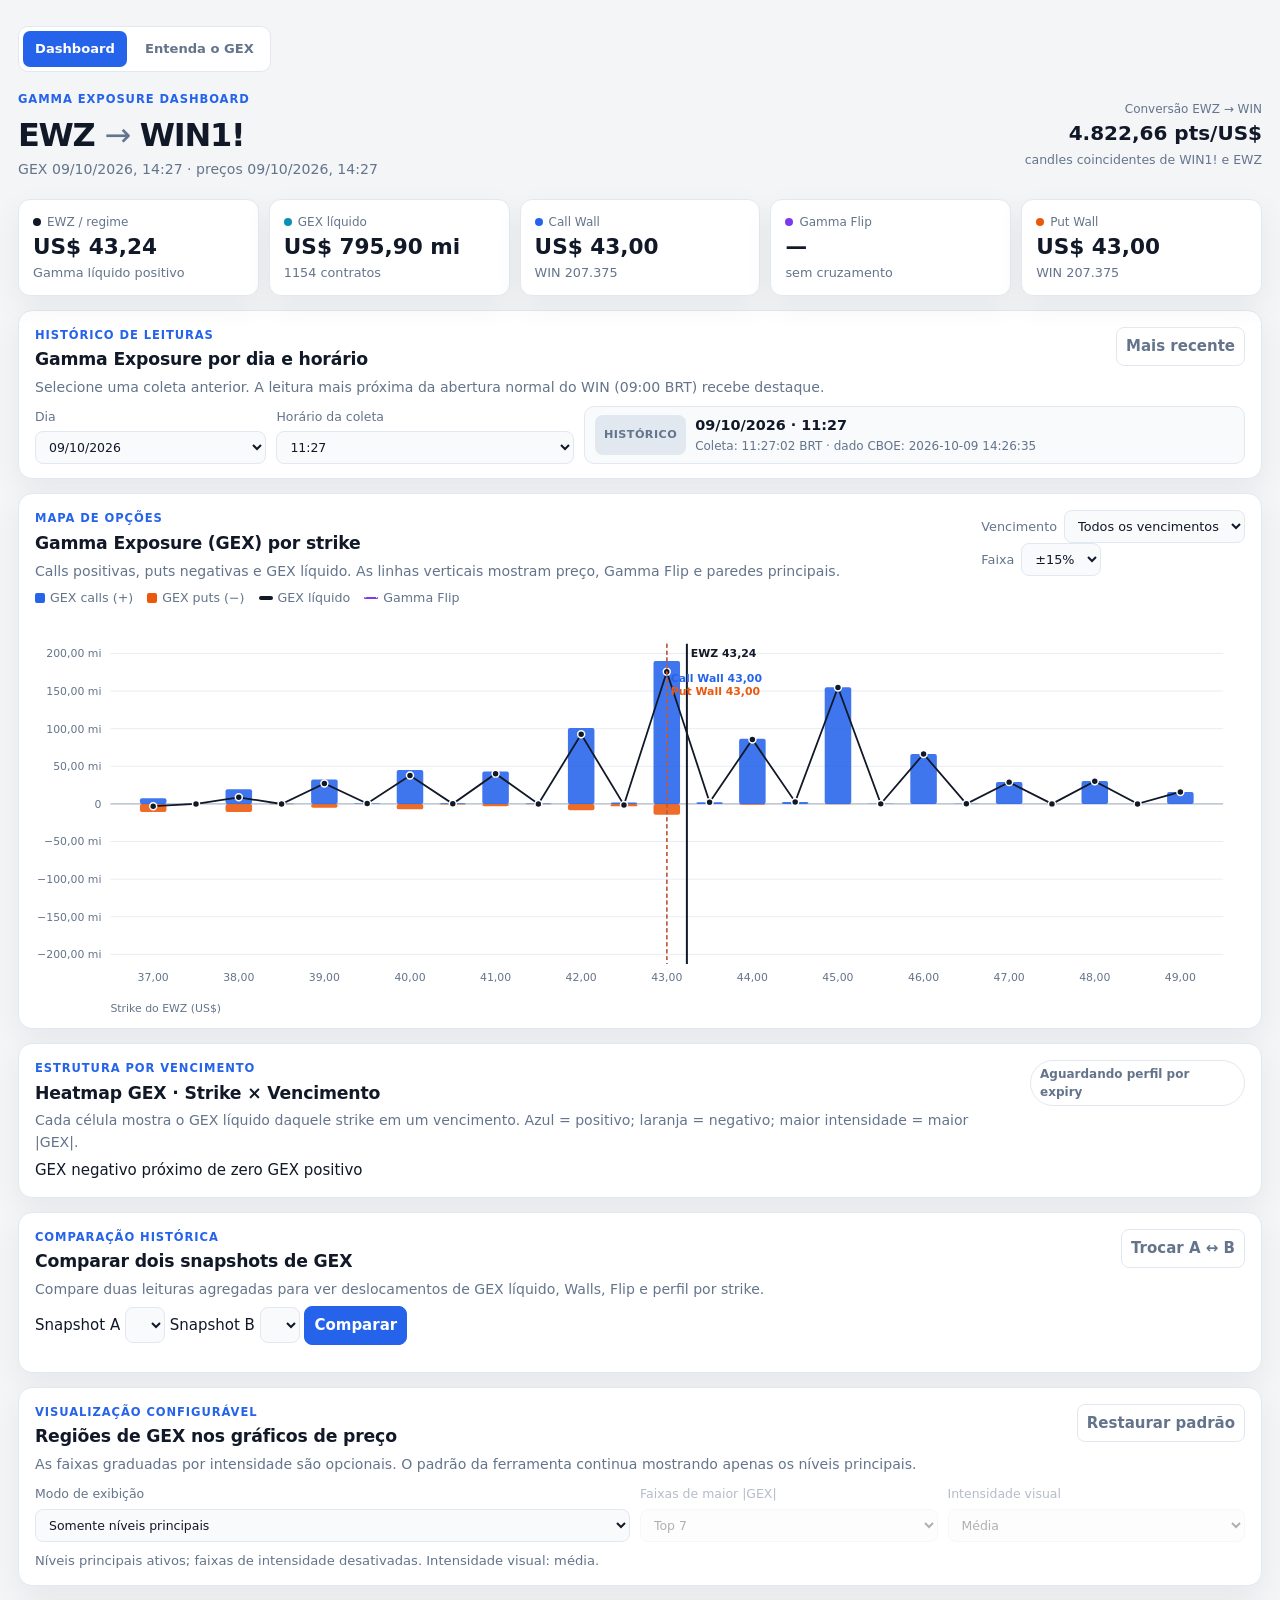
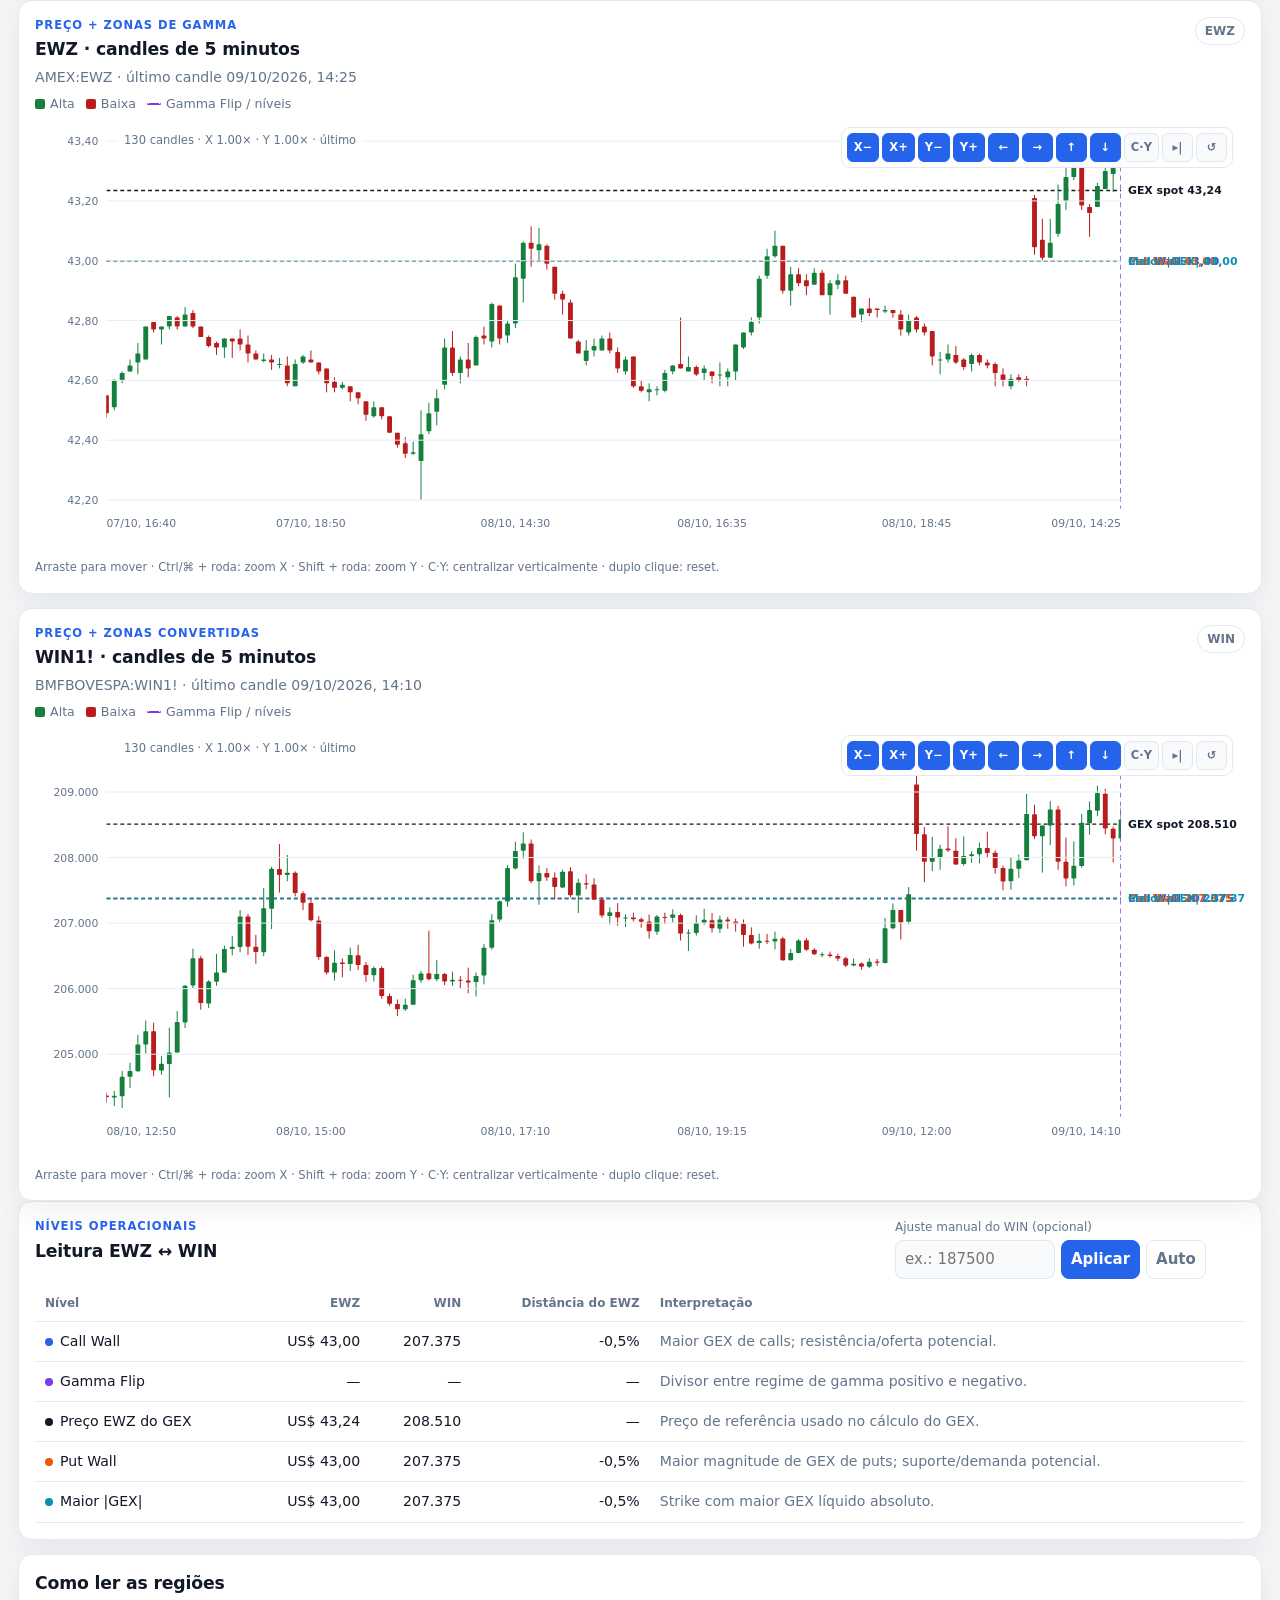
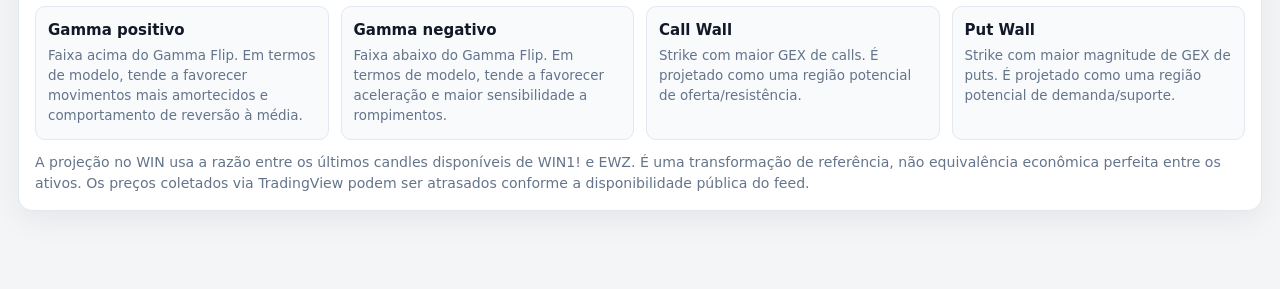
==== docs/index.html @ 34d08f45 "feat: adicionar heatmap, filtro de vencimento e comparador" ====
<!doctype html>
<html lang="pt-BR">
<head>
<meta charset="utf-8">
<meta name="viewport" content="width=device-width, initial-scale=1">
<title>Gamma Exposure · EWZ → WIN</title>
<meta name="description" content="Gamma Exposure do EWZ com gráfico por strike e níveis projetados nos gráficos de preço do EWZ e do WIN1!.">
<link rel="stylesheet" href="style.css">
</head>
<body>
<main class="wrap">

  <nav class="site-nav" aria-label="Navegação principal">
    <a class="active" href="index.html">Dashboard</a>
    <a href="entenda-gex.html">Entenda o GEX</a>
  </nav>

  <header class="hero">
    <div>
      <p class="eyebrow">Gamma Exposure Dashboard</p>
      <h1>EWZ <span>→</span> WIN1!</h1>
      <p class="sub" id="status">Carregando dados de mercado…</p>
    </div>
    <div class="source-box">
      <span class="source-label">Conversão EWZ → WIN</span>
      <strong id="ratioValue">—</strong>
      <small id="ratioHint">calculada automaticamente pelos últimos candles</small>
    </div>
  </header>

  <div id="demoBanner" class="banner" hidden>
    O GEX exibido ainda é de <strong>demonstração</strong>. Os gráficos de preço podem ser reais mesmo enquanto o GEX não for substituído pela coleta do CBOE.
  </div>
  <div id="errorBanner" class="banner err" hidden></div>

  <section class="kpis" id="kpis" aria-label="Resumo do Gamma Exposure"></section>

  <section class="card snapshot-card">
    <div class="card-head">
      <div>
        <p class="section-kicker">Histórico de leituras</p>
        <h2>Gamma Exposure por dia e horário</h2>
        <p class="note">Selecione uma coleta anterior. A leitura mais próxima da abertura normal do WIN (09:00 BRT) recebe destaque.</p>
      </div>
      <button type="button" class="ghost" id="latestSnapshotBtn">Mais recente</button>
    </div>
    <div class="snapshot-controls">
      <label>Dia
        <select id="snapshotDateSelect" aria-label="Selecionar dia do snapshot"></select>
      </label>
      <label>Horário da coleta
        <select id="snapshotTimeSelect" aria-label="Selecionar horário do snapshot"></select>
      </label>
      <div class="snapshot-summary">
        <span class="snapshot-badge" id="snapshotBadge">Leitura atual</span>
        <strong id="snapshotTitle">—</strong>
        <small id="snapshotMeta">Carregando histórico…</small>
      </div>
    </div>
  </section>

  <section class="card focal">
    <div class="card-head">
      <div>
        <p class="section-kicker">Mapa de opções</p>
        <h2>Gamma Exposure (GEX) por strike</h2>
        <p class="note">Calls positivas, puts negativas e GEX líquido. As linhas verticais mostram preço, Gamma Flip e paredes principais.</p>
      </div>
      <div class="gex-card-controls">
        <label class="sel">Vencimento
          <select id="expirySelect">
            <option value="all">Todos os vencimentos</option>
          </select>
        </label>
        <label class="sel">Faixa
          <select id="rangeSel">
            <option value="0.10">±10%</option>
            <option value="0.15" selected>±15%</option>
            <option value="0.25">±25%</option>
            <option value="1">Tudo</option>
          </select>
        </label>
      </div>
    </div>
    <div class="legend" id="legendGex"></div>
    <div class="chart chart-gex" id="chartGex"></div>
  </section>

  <section class="card heatmap-card">
    <div class="card-head">
      <div>
        <p class="section-kicker">Estrutura por vencimento</p>
        <h2>Heatmap GEX · Strike × Vencimento</h2>
        <p class="note">Cada célula mostra o GEX líquido daquele strike em um vencimento. Azul = positivo; laranja = negativo; maior intensidade = maior |GEX|.</p>
      </div>
      <span class="pill" id="heatmapStatus">Aguardando perfil por expiry</span>
    </div>
    <div class="heatmap-legend">
      <span><i class="heat-neg"></i> GEX negativo</span>
      <span><i class="heat-neutral"></i> próximo de zero</span>
      <span><i class="heat-pos"></i> GEX positivo</span>
    </div>
    <div class="chart heatmap-chart" id="gexHeatmap"></div>
  </section>

  <section class="card compare-card">
    <div class="card-head">
      <div>
        <p class="section-kicker">Comparação histórica</p>
        <h2>Comparar dois snapshots de GEX</h2>
        <p class="note">Compare duas leituras agregadas para ver deslocamentos de GEX líquido, Walls, Flip e perfil por strike.</p>
      </div>
      <button type="button" class="ghost" id="compareSwapBtn">Trocar A ↔ B</button>
    </div>
    <div class="compare-controls">
      <label>Snapshot A
        <select id="compareASelect"></select>
      </label>
      <label>Snapshot B
        <select id="compareBSelect"></select>
      </label>
      <button type="button" id="compareBtn">Comparar</button>
    </div>
    <div class="compare-summary" id="compareSummary"></div>
    <div class="legend" id="compareLegend"></div>
    <div class="chart compare-chart" id="compareChart"></div>
  </section>

  <section class="card display-config">
    <div class="card-head">
      <div>
        <p class="section-kicker">Visualização configurável</p>
        <h2>Regiões de GEX nos gráficos de preço</h2>
        <p class="note">As faixas graduadas por intensidade são opcionais. O padrão da ferramenta continua mostrando apenas os níveis principais.</p>
      </div>
      <button type="button" class="ghost" id="resetViewBtn">Restaurar padrão</button>
    </div>
    <div class="display-controls">
      <label>
        Modo de exibição
        <select id="gexViewMode">
          <option value="levels" selected>Somente níveis principais</option>
          <option value="intensity">Faixas graduadas por intensidade</option>
          <option value="both">Níveis + faixas de intensidade</option>
        </select>
      </label>
      <label id="zoneCountWrap">
        Faixas de maior |GEX|
        <select id="zoneCountSel">
          <option value="3">Top 3</option>
          <option value="5">Top 5</option>
          <option value="7" selected>Top 7</option>
          <option value="10">Top 10</option>
        </select>
      </label>
      <label id="zoneOpacityWrap">
        Intensidade visual
        <select id="zoneOpacitySel">
          <option value="low">Suave</option>
          <option value="medium" selected>Média</option>
          <option value="high">Forte</option>
        </select>
      </label>
    </div>
    <p class="config-hint" id="gexViewHint">Níveis principais ativos; faixas de intensidade desativadas.</p>
  </section>

  <section class="price-grid">
    <article class="card price-card">
      <div class="card-head">
        <div>
          <p class="section-kicker">Preço + zonas de gamma</p>
          <h2>EWZ · candles de 5 minutos</h2>
          <p class="note" id="ewzMeta">AMEX:EWZ</p>
        </div>
        <span class="pill">EWZ</span>
      </div>
      <div class="legend compact" id="legendEwz"></div>
      <div class="price-chart-shell">
        <div class="chart-tools chart-tools-overlay" data-chart-tools="ewz" aria-label="Controles do gráfico EWZ">
          <div class="tool-group">
            <button type="button" class="chart-tool" data-chart="ewz" data-action="x-out" title="Mostrar mais candles / reduzir zoom horizontal">X−</button>
            <button type="button" class="chart-tool" data-chart="ewz" data-action="x-in" title="Mostrar menos candles / aumentar zoom horizontal">X+</button>
            <button type="button" class="chart-tool" data-chart="ewz" data-action="y-out" title="Reduzir zoom vertical">Y−</button>
            <button type="button" class="chart-tool" data-chart="ewz" data-action="y-in" title="Aumentar zoom vertical">Y+</button>
            <button type="button" class="chart-tool" data-chart="ewz" data-action="left" title="Voltar no histórico">←</button>
            <button type="button" class="chart-tool" data-chart="ewz" data-action="right" title="Avançar no histórico">→</button>
            <button type="button" class="chart-tool" data-chart="ewz" data-action="up" title="Mover escala para cima">↑</button>
            <button type="button" class="chart-tool" data-chart="ewz" data-action="down" title="Mover escala para baixo">↓</button>
            <button type="button" class="chart-tool ghost center-y" data-chart="ewz" data-action="center-y" title="Centralizar preço verticalmente mantendo o zoom Y">C·Y</button>
            <button type="button" class="chart-tool ghost" data-chart="ewz" data-action="latest" title="Ir ao candle mais recente">▸|</button>
            <button type="button" class="chart-tool ghost" data-chart="ewz" data-action="reset" title="Restaurar zoom e posição">↺</button>
          </div>
        </div>
        <span class="chart-view-status chart-view-status-overlay" id="ewzViewStatus"></span>
        <div class="chart price-chart" id="chartEwz"></div>
      </div>
      <p class="chart-help">Arraste para mover · Ctrl/⌘ + roda: zoom X · Shift + roda: zoom Y · C·Y: centralizar verticalmente · duplo clique: reset.</p>
    </article>

    <article class="card price-card">
      <div class="card-head">
        <div>
          <p class="section-kicker">Preço + zonas convertidas</p>
          <h2>WIN1! · candles de 5 minutos</h2>
          <p class="note" id="winMeta">BMFBOVESPA:WIN1!</p>
        </div>
        <span class="pill">WIN</span>
      </div>
      <div class="legend compact" id="legendWin"></div>
      <div class="price-chart-shell">
        <div class="chart-tools chart-tools-overlay" data-chart-tools="win" aria-label="Controles do gráfico WIN">
          <div class="tool-group">
            <button type="button" class="chart-tool" data-chart="win" data-action="x-out" title="Mostrar mais candles / reduzir zoom horizontal">X−</button>
            <button type="button" class="chart-tool" data-chart="win" data-action="x-in" title="Mostrar menos candles / aumentar zoom horizontal">X+</button>
            <button type="button" class="chart-tool" data-chart="win" data-action="y-out" title="Reduzir zoom vertical">Y−</button>
            <button type="button" class="chart-tool" data-chart="win" data-action="y-in" title="Aumentar zoom vertical">Y+</button>
            <button type="button" class="chart-tool" data-chart="win" data-action="left" title="Voltar no histórico">←</button>
            <button type="button" class="chart-tool" data-chart="win" data-action="right" title="Avançar no histórico">→</button>
            <button type="button" class="chart-tool" data-chart="win" data-action="up" title="Mover escala para cima">↑</button>
            <button type="button" class="chart-tool" data-chart="win" data-action="down" title="Mover escala para baixo">↓</button>
            <button type="button" class="chart-tool ghost center-y" data-chart="win" data-action="center-y" title="Centralizar preço verticalmente mantendo o zoom Y">C·Y</button>
            <button type="button" class="chart-tool ghost" data-chart="win" data-action="latest" title="Ir ao candle mais recente">▸|</button>
            <button type="button" class="chart-tool ghost" data-chart="win" data-action="reset" title="Restaurar zoom e posição">↺</button>
          </div>
        </div>
        <span class="chart-view-status chart-view-status-overlay" id="winViewStatus"></span>
        <div class="chart price-chart" id="chartWin"></div>
      </div>
      <p class="chart-help">Arraste para mover · Ctrl/⌘ + roda: zoom X · Shift + roda: zoom Y · C·Y: centralizar verticalmente · duplo clique: reset.</p>
    </article>
  </section>

  <section class="card">
    <div class="card-head">
      <div>
        <p class="section-kicker">Níveis operacionais</p>
        <h2>Leitura EWZ ↔ WIN</h2>
      </div>
      <form class="override" id="winForm" autocomplete="off">
        <label for="winInput">Ajuste manual do WIN (opcional)</label>
        <div>
          <input id="winInput" inputmode="decimal" placeholder="ex.: 187500">
          <button type="submit">Aplicar</button>
          <button type="button" class="ghost" id="autoBtn">Auto</button>
        </div>
      </form>
    </div>
    <div class="table-scroll">
      <table id="levelsTable">
        <thead>
          <tr><th>Nível</th><th class="num">EWZ</th><th class="num">WIN</th><th class="num">Distância do EWZ</th><th>Interpretação</th></tr>
        </thead>
        <tbody></tbody>
      </table>
    </div>
  </section>

  <section class="card explainer">
    <h2>Como ler as regiões</h2>
    <div class="explain-grid">
      <div><strong>Gamma positivo</strong><p>Faixa acima do Gamma Flip. Em termos de modelo, tende a favorecer movimentos mais amortecidos e comportamento de reversão à média.</p></div>
      <div><strong>Gamma negativo</strong><p>Faixa abaixo do Gamma Flip. Em termos de modelo, tende a favorecer aceleração e maior sensibilidade a rompimentos.</p></div>
      <div><strong>Call Wall</strong><p>Strike com maior GEX de calls. É projetado como uma região potencial de oferta/resistência.</p></div>
      <div><strong>Put Wall</strong><p>Strike com maior magnitude de GEX de puts. É projetado como uma região potencial de demanda/suporte.</p></div>
    </div>
    <p class="footnote">A projeção no WIN usa a razão entre os últimos candles disponíveis de WIN1! e EWZ. É uma transformação de referência, não equivalência econômica perfeita entre os ativos. Os preços coletados via TradingView podem ser atrasados conforme a disponibilidade pública do feed.</p>
  </section>

</main>
<div class="tip" id="tip" role="status" hidden></div>
<script src="app.js"></script>
</body>
</html>
---- docs/style.css ----
:root{
  color-scheme:light;
  --bg:#f4f5f7;--surface:#ffffff;--surface-2:#f8fafc;--text:#111827;--muted:#64748b;
  --border:#e2e8f0;--grid:#e8edf3;--axis:#94a3b8;--blue:#2563eb;--orange:#ea580c;
  --purple:#7c3aed;--green:#15803d;--red:#b91c1c;--cyan:#0891b2;--shadow:0 10px 30px rgba(15,23,42,.06);
}
@media(prefers-color-scheme:dark){
  :root{color-scheme:dark;--bg:#0b0f14;--surface:#121821;--surface-2:#0f141c;--text:#f8fafc;--muted:#94a3b8;
    --border:#273244;--grid:#202b39;--axis:#526174;--blue:#60a5fa;--orange:#fb923c;--purple:#a78bfa;
    --green:#4ade80;--red:#f87171;--cyan:#22d3ee;--shadow:none}
}
*{box-sizing:border-box}
body{margin:0;background:var(--bg);color:var(--text);font:15px/1.5 system-ui,-apple-system,"Segoe UI",Roboto,sans-serif}
.wrap{max-width:1320px;margin:auto;padding:26px 18px 64px}
.hero{display:flex;gap:24px;justify-content:space-between;align-items:flex-end;margin-bottom:18px}
.site-nav{display:flex;gap:6px;margin-bottom:18px;padding:4px;background:var(--surface);border:1px solid var(--border);border-radius:10px;width:max-content;max-width:100%}
.site-nav a{display:inline-flex;align-items:center;min-height:36px;padding:6px 12px;border-radius:7px;color:var(--muted);text-decoration:none;font-size:.82rem;font-weight:700}
.site-nav a:hover{background:var(--surface-2);color:var(--text)}
.site-nav a.active{background:var(--blue);color:#fff}
.guide-wrap{max-width:1120px}
.guide-hero{padding:14px 0 18px}
.guide-hero h1{font-size:2.1rem;margin-bottom:8px}
.guide-lead{max-width:880px;margin:0;color:var(--muted);font-size:1.02rem;line-height:1.7}
.lesson-grid{display:grid;gap:12px;margin-bottom:14px}
.lesson-grid-3{grid-template-columns:repeat(3,1fr)}
.lesson-grid-2{grid-template-columns:repeat(2,1fr)}
.lesson-card{position:relative;background:var(--surface);border:1px solid var(--border);border-radius:14px;padding:16px;box-shadow:var(--shadow)}
.lesson-card h2{margin-bottom:7px}.lesson-card p{margin:0;color:var(--muted)}
.lesson-step{display:inline-flex;width:28px;height:28px;align-items:center;justify-content:center;margin-bottom:9px;border-radius:50%;background:var(--surface-2);border:1px solid var(--border);font-weight:800;color:var(--blue)}
.lesson-note{margin-top:8px!important;font-size:.8rem}
.accent-blue{border-top:3px solid var(--blue)}.accent-orange{border-top:3px solid var(--orange)}.accent-purple{border-top:3px solid var(--purple)}.accent-cyan{border-top:3px solid var(--cyan)}
.guide-section{padding:20px}
.regime-compare{display:grid;grid-template-columns:1fr 1fr;gap:12px;margin-top:12px}
.regime-panel{border:1px solid var(--border);border-radius:12px;padding:15px;background:var(--surface-2)}
.regime-panel.positive{border-top:3px solid var(--green)}.regime-panel.negative{border-top:3px solid var(--red)}
.regime-panel>strong{font-size:1rem}.regime-panel p{margin:10px 0 0;color:var(--muted)}
.hedge-flow{display:grid;grid-template-columns:auto auto 1fr;gap:6px 8px;align-items:center;margin-top:10px;font-size:.84rem}
.hedge-flow b{color:var(--muted)}
.guide-callout{margin-top:12px;padding:11px 13px;border-left:3px solid var(--purple);background:var(--surface-2);color:var(--muted);border-radius:0 9px 9px 0}
.guide-copy{color:var(--muted);max-width:900px}
.gex-demo{position:relative;margin:16px 0 12px;padding:12px 0;display:grid;gap:8px;border-top:1px solid var(--border);border-bottom:1px solid var(--border)}
.gex-zero{position:absolute;left:50%;top:0;bottom:0;width:1px;background:var(--axis)}
.gex-bar{height:26px;display:flex;align-items:center;font-size:.73rem;font-weight:700;color:white;padding:0 8px;border-radius:4px;width:calc(var(--w) / 2);max-width:45%}
.gex-bar.pos{margin-left:50%;background:var(--blue)}
.gex-bar.neg{margin-left:calc(50% - (var(--w) / 2));background:var(--orange);justify-content:flex-end;text-align:right}
.formula-box{display:flex;flex-direction:column;gap:8px;margin:12px 0;padding:14px;border:1px solid var(--border);border-radius:10px;background:var(--surface-2);max-width:680px}
.formula-box code{font-size:.92rem}
.guide-steps{margin:12px 0 0;padding-left:22px}
.guide-steps li{margin:0 0 10px;color:var(--muted)}.guide-steps strong{color:var(--text)}
.myth-grid{display:grid;grid-template-columns:1fr 1fr;gap:10px;margin-top:12px}
.myth-grid>div{padding:12px;border:1px solid var(--border);border-radius:10px;background:var(--surface-2)}
.myth-grid strong,.myth-grid span{display:block}.myth-grid span{margin-top:4px;color:var(--muted);font-size:.84rem}
.glossary{display:grid;grid-template-columns:repeat(2,1fr);gap:8px 14px}
.glossary>div{display:grid;grid-template-columns:120px 1fr;gap:8px;padding:8px 0;border-bottom:1px solid var(--border)}
.glossary dt{font-weight:800}.glossary dd{margin:0;color:var(--muted)}
.references ul{margin:10px 0 0;padding-left:20px}.references li{margin:7px 0}.references a{color:var(--blue)}
.guide-disclaimer{text-align:center;color:var(--muted);font-size:.78rem;margin:20px 0 0}
.center-y{min-width:39px}

.eyebrow,.section-kicker{margin:0 0 3px;color:var(--blue);font-weight:700;text-transform:uppercase;letter-spacing:.08em;font-size:.72rem}
h1{margin:0;font-size:2rem;letter-spacing:-.04em}h1 span{color:var(--muted);font-weight:400}
h2{margin:0 0 4px;font-size:1.08rem;letter-spacing:-.01em}
.sub,.note,.footnote{margin:0;color:var(--muted);font-size:.88rem}
.source-box{min-width:220px;text-align:right;padding:10px 0}.source-label{display:block;color:var(--muted);font-size:.75rem}
.source-box strong{display:block;font-size:1.25rem;font-variant-numeric:tabular-nums}.source-box small{color:var(--muted)}
.banner{padding:11px 14px;border-radius:10px;margin:0 0 14px;background:#fff7d6;color:#6b5200;border:1px solid #f6e7a7}
.banner.err{background:#fee9e7;color:#8a251d;border-color:#f7c7c2}
.kpis{display:grid;grid-template-columns:repeat(5,minmax(150px,1fr));gap:10px;margin-bottom:14px}
.kpi{background:var(--surface);border:1px solid var(--border);border-radius:12px;padding:13px 14px;box-shadow:var(--shadow)}
.kpi .lab{font-size:.75rem;color:var(--muted);display:flex;gap:6px;align-items:center}
.kpi .big{font-size:1.35rem;font-weight:700;font-variant-numeric:tabular-nums}
.kpi .small{font-size:.8rem;color:var(--muted)}
.dot{width:8px;height:8px;border-radius:50%;display:inline-block;flex:none}
.card{background:var(--surface);border:1px solid var(--border);border-radius:14px;padding:16px;margin-bottom:14px;box-shadow:var(--shadow)}
.focal{padding-bottom:10px}
.card-head{display:flex;justify-content:space-between;align-items:flex-start;gap:18px;margin-bottom:6px}
.sel{display:flex;gap:7px;align-items:center;color:var(--muted);font-size:.8rem}
select,input,button{font:inherit;border:1px solid var(--border);border-radius:8px;background:var(--surface-2);color:var(--text);padding:7px 9px}
button{cursor:pointer;background:var(--blue);border-color:var(--blue);color:white;font-weight:650}
button.ghost{background:transparent;color:var(--muted);border-color:var(--border)}
.snapshot-card{padding-bottom:14px}
.snapshot-controls{display:grid;grid-template-columns:minmax(150px,.7fr) minmax(180px,.9fr) minmax(280px,2fr);gap:10px;align-items:end;margin-top:8px}
.snapshot-controls label{display:flex;flex-direction:column;gap:5px;color:var(--muted);font-size:.78rem}
.snapshot-summary{min-height:58px;display:grid;grid-template-columns:auto 1fr;grid-template-areas:"badge title" "badge meta";column-gap:9px;align-items:center;padding:8px 10px;background:var(--surface-2);border:1px solid var(--border);border-radius:10px}
.snapshot-summary strong{grid-area:title;font-size:.9rem}.snapshot-summary small{grid-area:meta;color:var(--muted);font-size:.75rem}
.snapshot-badge{grid-area:badge;align-self:stretch;display:flex;align-items:center;padding:0 9px;border-radius:8px;background:var(--border);color:var(--muted);font-size:.7rem;font-weight:800;text-transform:uppercase;letter-spacing:.04em}
.snapshot-badge.opening{background:color-mix(in srgb,var(--blue) 15%,var(--surface));color:var(--blue);border:1px solid color-mix(in srgb,var(--blue) 30%,var(--border))}
.display-config{padding-bottom:14px}
.display-controls{display:grid;grid-template-columns:2fr 1fr 1fr;gap:10px;margin-top:10px}
.display-controls label{display:flex;flex-direction:column;gap:5px;color:var(--muted);font-size:.78rem}
.display-controls select{width:100%}
.display-controls label.disabled{opacity:.48}
.display-controls select:disabled{cursor:not-allowed;filter:saturate(.4)}
.config-hint{margin:9px 0 0;color:var(--muted);font-size:.82rem}
.price-chart-shell{position:relative;min-width:0}
.chart-tools{display:flex;flex-wrap:wrap;align-items:center;gap:5px}
.chart-tools-overlay{position:absolute;z-index:8;top:9px;right:12px;margin:0;padding:5px;background:color-mix(in srgb,var(--surface) 90%,transparent);border:1px solid var(--border);border-radius:9px;backdrop-filter:blur(7px)}
.tool-group{display:flex;align-items:center;gap:3px;flex-wrap:wrap}
.chart-tool{min-width:31px;min-height:29px;padding:4px 6px;font-size:.72rem;line-height:1;border-radius:6px;box-shadow:none}
.chart-tool.ghost{background:var(--surface-2);color:var(--muted);border-color:var(--border)}
.chart-view-status{color:var(--muted);font-size:.72rem;font-variant-numeric:tabular-nums}
.chart-view-status-overlay{position:absolute;z-index:7;left:82px;top:10px;padding:4px 7px;border-radius:6px;background:color-mix(in srgb,var(--surface) 88%,transparent);pointer-events:none}
.chart-help{margin:5px 0 0;color:var(--muted);font-size:.72rem}
.price-chart .hit{cursor:grab!important}
.price-chart .hit:active{cursor:grabbing!important}
.price-grid{display:grid;grid-template-columns:1fr;gap:14px}
.price-card{margin-bottom:0}.pill{font-size:.75rem;font-weight:700;border:1px solid var(--border);border-radius:999px;padding:4px 9px;color:var(--muted)}
.legend{display:flex;flex-wrap:wrap;gap:14px;margin:7px 0 4px;color:var(--muted);font-size:.79rem}
.legend.compact{gap:11px}.legend span{display:inline-flex;align-items:center;gap:5px}
.legend i{display:inline-block;width:14px;height:4px;border-radius:2px}.legend i.sq{width:10px;height:10px}
.legend i.dash{height:0;background:none!important;border-top:2px dashed currentColor}
.chart{width:100%;overflow-x:auto}.chart svg{display:block;width:100%;height:auto;min-width:760px;overflow:visible}
.chart text{fill:var(--muted);font:11px system-ui,-apple-system,"Segoe UI",sans-serif}
.chart .grid{stroke:var(--grid);stroke-width:1}.chart .axis{stroke:var(--axis);stroke-width:1}.chart .lbl{font-weight:700}
.chart .hit{fill:transparent;cursor:crosshair}.chart-gex svg{min-height:390px}.price-chart svg{min-height:430px}
.override{min-width:350px}.override label{display:block;color:var(--muted);font-size:.75rem;margin-bottom:4px}
.override>div{display:flex;gap:6px}.override input{width:160px;font-variant-numeric:tabular-nums}
.table-scroll{overflow-x:auto}table{width:100%;border-collapse:collapse;font-size:.88rem;font-variant-numeric:tabular-nums}
th,td{padding:9px 10px;border-bottom:1px solid var(--border);white-space:nowrap;text-align:left}
th{font-size:.75rem;color:var(--muted);font-weight:700}.num{text-align:right}td:last-child{white-space:normal;color:var(--muted)}
.explain-grid{display:grid;grid-template-columns:repeat(4,1fr);gap:12px;margin-top:10px}
.explain-grid>div{background:var(--surface-2);border:1px solid var(--border);border-radius:10px;padding:12px}
.explain-grid p{margin:4px 0 0;color:var(--muted);font-size:.84rem}.footnote{margin-top:12px}
.tip{position:fixed;z-index:20;pointer-events:none;max-width:280px;background:var(--surface);color:var(--text);border:1px solid var(--border);
  border-radius:9px;padding:8px 10px;font-size:.8rem;box-shadow:0 8px 25px rgba(0,0,0,.2);font-variant-numeric:tabular-nums}
.tip b{display:block;margin-bottom:3px}.tip .r{display:flex;justify-content:space-between;gap:18px;color:var(--muted)}.tip .r span:last-child{color:var(--text)}
@media(max-width:1000px){.lesson-grid-3{grid-template-columns:1fr 1fr}.kpis{grid-template-columns:repeat(3,1fr)}.snapshot-controls{grid-template-columns:1fr 1fr}.snapshot-summary{grid-column:1/-1}.display-controls{grid-template-columns:1fr 1fr 1fr}.explain-grid{grid-template-columns:repeat(2,1fr)}}
@media(max-width:720px){.lesson-grid-3,.lesson-grid-2,.regime-compare,.myth-grid,.glossary{grid-template-columns:1fr}.glossary>div{grid-template-columns:105px 1fr}.site-nav{width:100%}.site-nav a{flex:1;justify-content:center}.guide-hero h1{font-size:1.65rem}.wrap{padding:18px 10px 46px}.hero{align-items:flex-start;flex-direction:column}.source-box{text-align:left;min-width:0}
  .kpis{grid-template-columns:repeat(2,1fr)}.card-head{flex-direction:column}.snapshot-controls{grid-template-columns:1fr}.snapshot-summary{grid-column:auto}.display-controls{grid-template-columns:1fr}.override{min-width:0;width:100%}.explain-grid{grid-template-columns:1fr}
  .chart-tools-overlay{top:7px;right:8px;max-width:250px}.chart-tool{min-width:34px;min-height:32px}.chart-view-status-overlay{left:76px;top:8px}.chart-help{font-size:.7rem}.chart svg{min-width:700px}}
@media(max-width:480px){h1{font-size:1.55rem}.kpis{grid-template-columns:1fr 1fr}.kpi .big{font-size:1.12rem}.override>div{flex-wrap:wrap}}
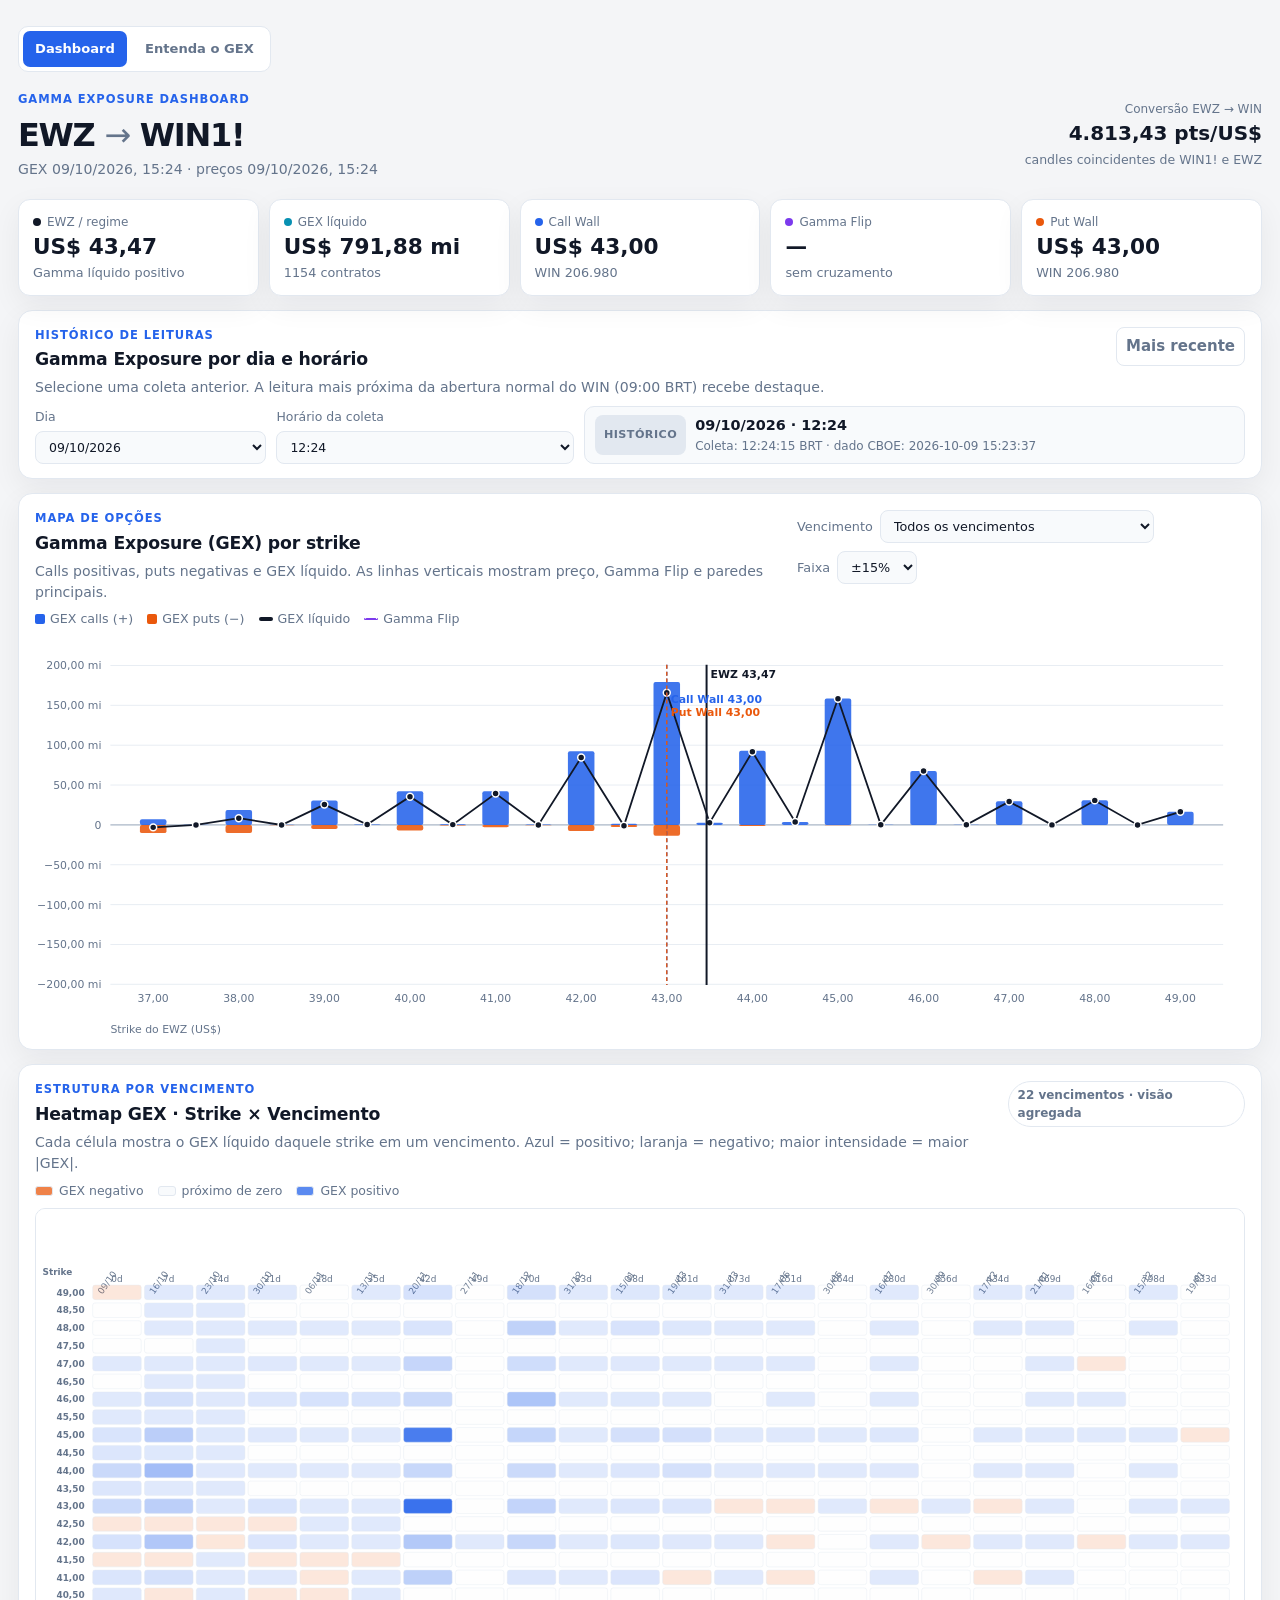
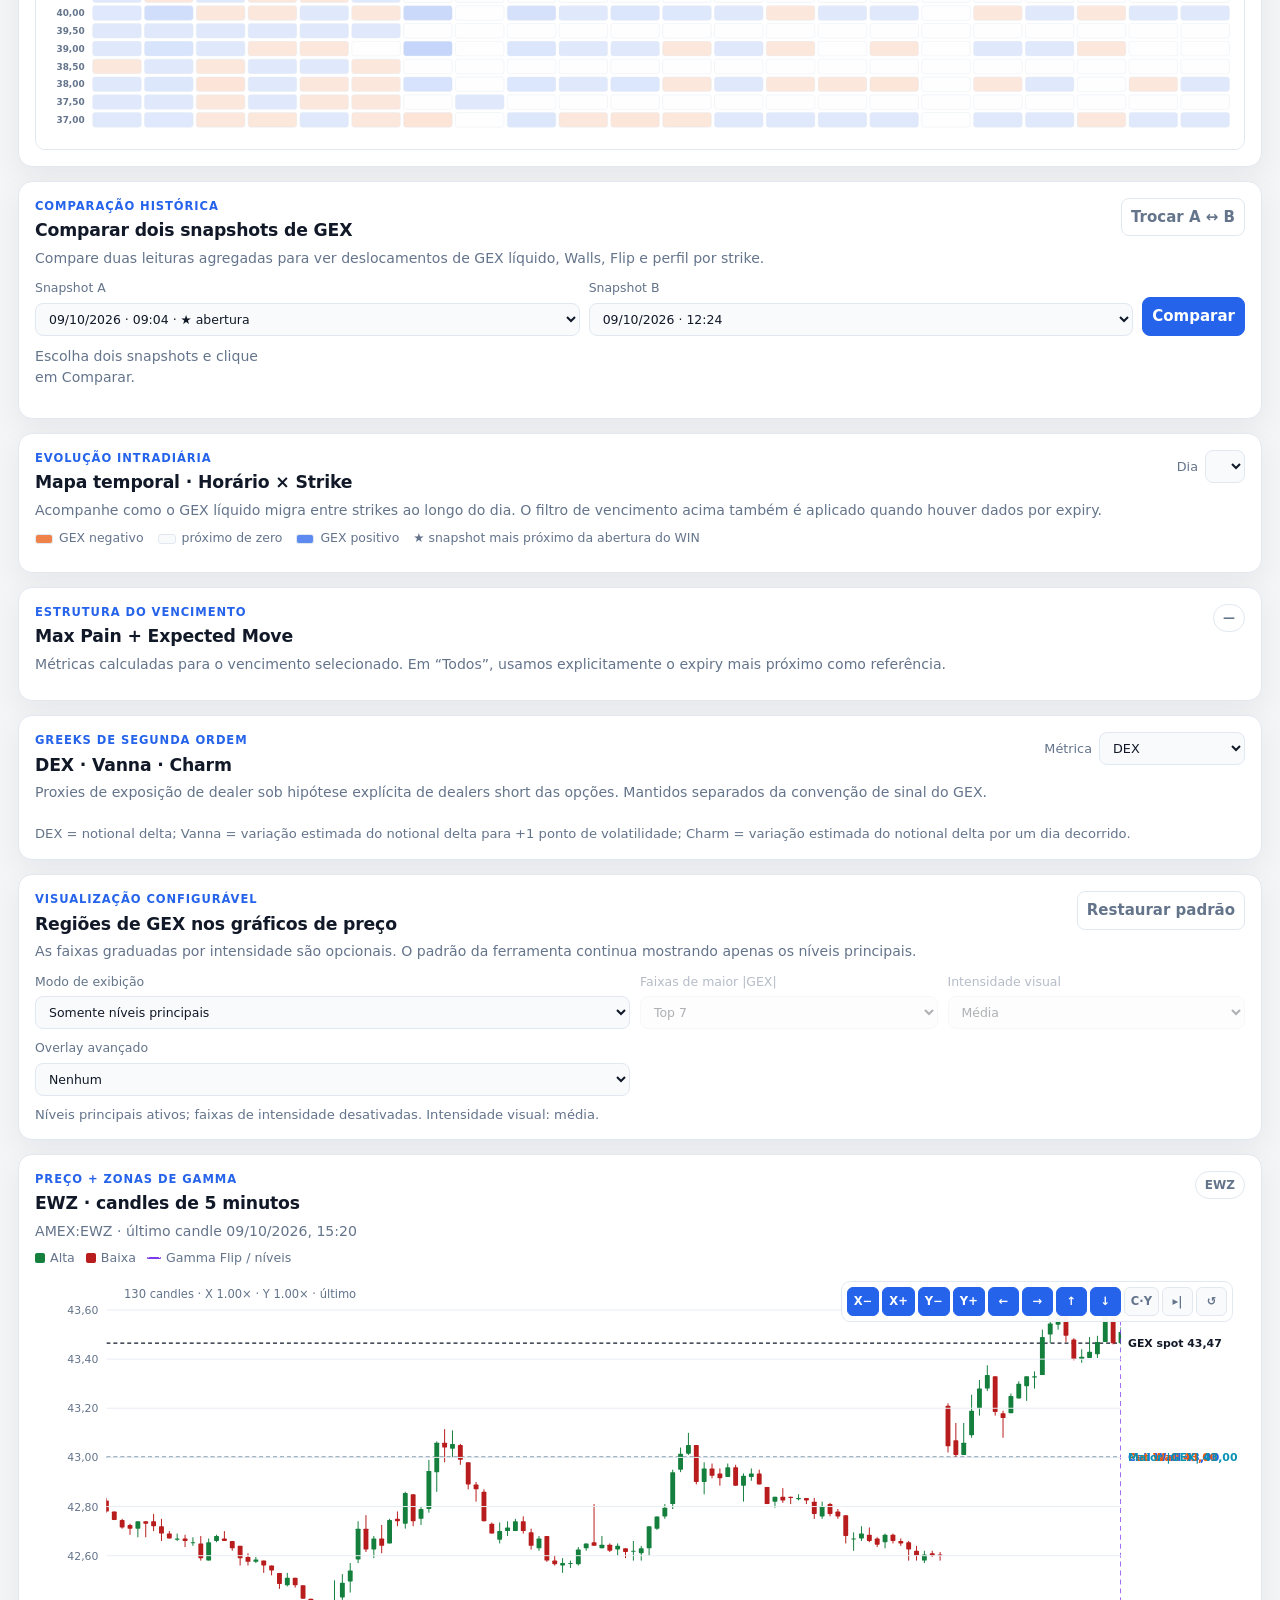
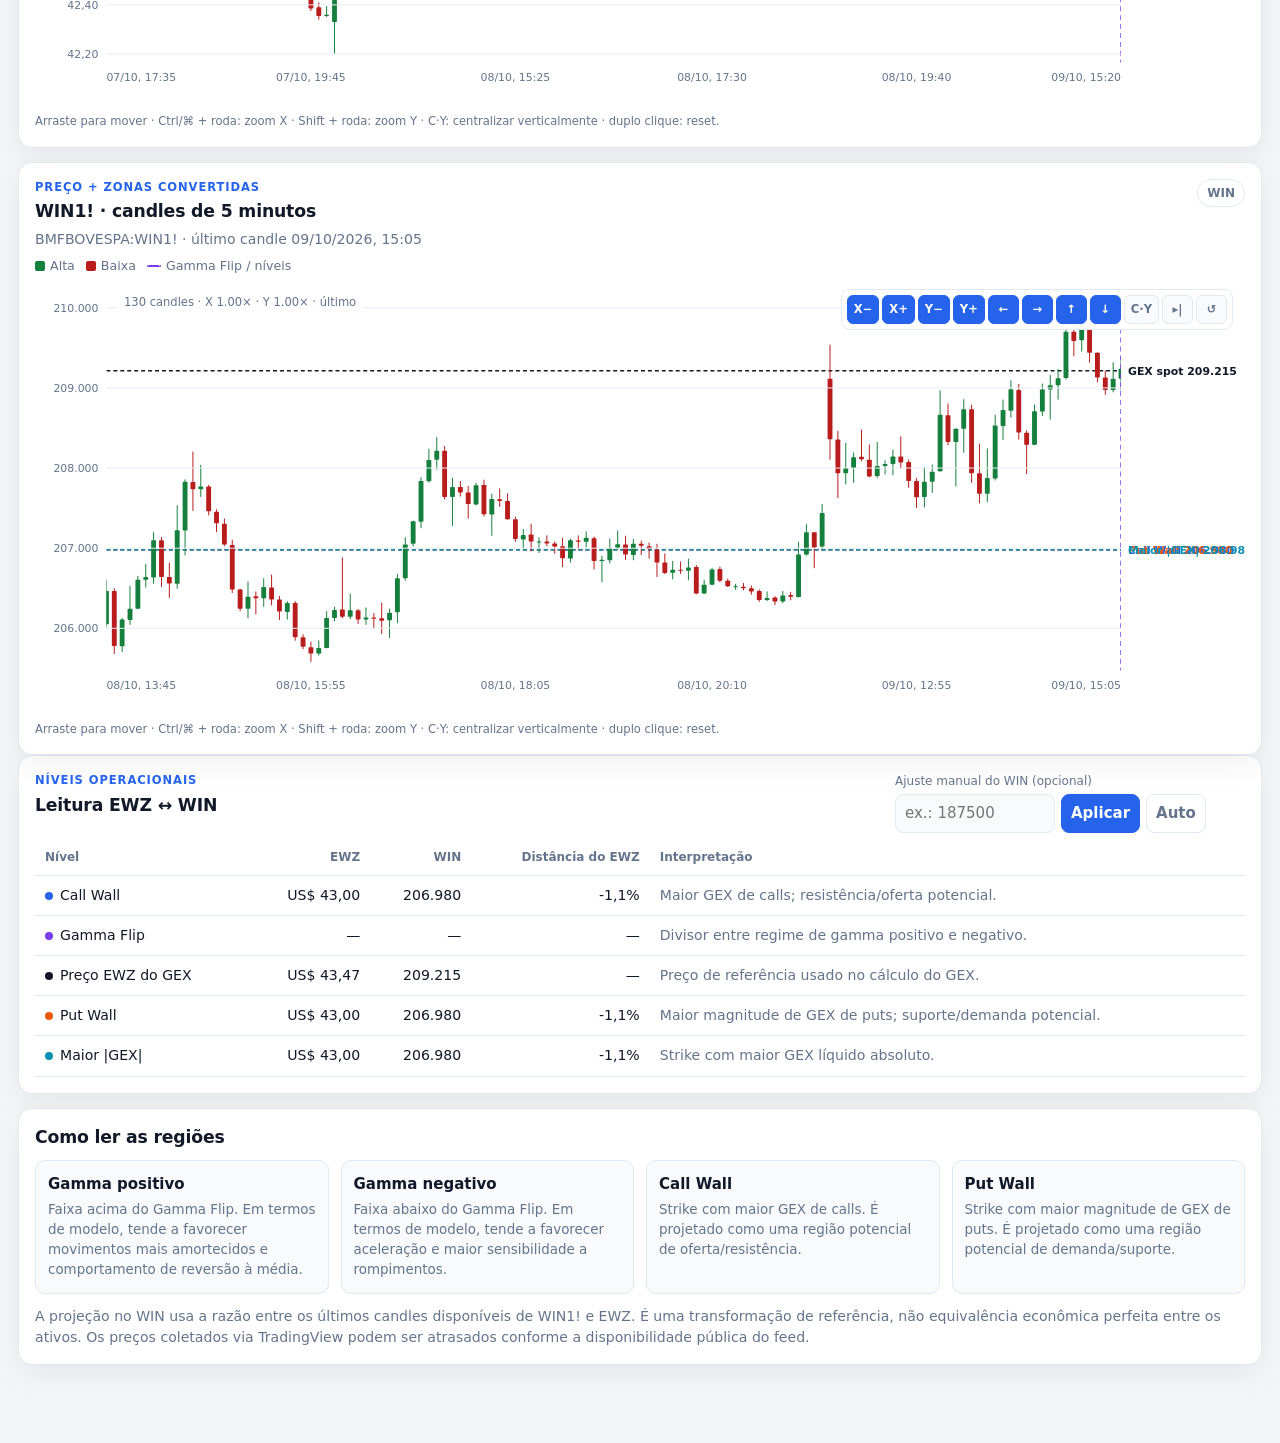
==== commit 7bb3d59a: "feat: adicionar mapa temporal Max Pain Expected Move e Greeks avançados" ====
--- a/docs/index.html
+++ b/docs/index.html
@@ -126,6 +126,61 @@
     <div class="chart compare-chart" id="compareChart"></div>
   </section>
 
+  <section class="card temporal-card">
+    <div class="card-head">
+      <div>
+        <p class="section-kicker">Evolução intradiária</p>
+        <h2>Mapa temporal · Horário × Strike</h2>
+        <p class="note">Acompanhe como o GEX líquido migra entre strikes ao longo do dia. O filtro de vencimento acima também é aplicado quando houver dados por expiry.</p>
+      </div>
+      <label class="sel">Dia
+        <select id="timeMapDateSelect"></select>
+      </label>
+    </div>
+    <div class="heatmap-legend">
+      <span><i class="heat-neg"></i> GEX negativo</span>
+      <span><i class="heat-neutral"></i> próximo de zero</span>
+      <span><i class="heat-pos"></i> GEX positivo</span>
+      <span>★ snapshot mais próximo da abertura do WIN</span>
+    </div>
+    <div class="chart temporal-chart" id="timeStrikeHeatmap"></div>
+  </section>
+
+  <section class="card structure-card">
+    <div class="card-head">
+      <div>
+        <p class="section-kicker">Estrutura do vencimento</p>
+        <h2>Max Pain + Expected Move</h2>
+        <p class="note">Métricas calculadas para o vencimento selecionado. Em “Todos”, usamos explicitamente o expiry mais próximo como referência.</p>
+      </div>
+      <span class="pill" id="structureExpiryBadge">—</span>
+    </div>
+    <div class="structure-kpis" id="structureKpis"></div>
+    <div class="structure-scale" id="structureScale"></div>
+    <p class="config-hint" id="structureNote"></p>
+  </section>
+
+  <section class="card advanced-card">
+    <div class="card-head">
+      <div>
+        <p class="section-kicker">Greeks de segunda ordem</p>
+        <h2>DEX · Vanna · Charm</h2>
+        <p class="note">Proxies de exposição de dealer sob hipótese explícita de dealers short das opções. Mantidos separados da convenção de sinal do GEX.</p>
+      </div>
+      <label class="sel">Métrica
+        <select id="advancedMetricSelect">
+          <option value="dex">DEX</option>
+          <option value="vanna">Vanna Exposure</option>
+          <option value="charm">Charm Exposure</option>
+        </select>
+      </label>
+    </div>
+    <div class="advanced-kpis" id="advancedKpis"></div>
+    <div class="legend" id="advancedLegend"></div>
+    <div class="chart advanced-chart" id="advancedExposureChart"></div>
+    <p class="config-hint">DEX = notional delta; Vanna = variação estimada do notional delta para +1 ponto de volatilidade; Charm = variação estimada do notional delta por um dia decorrido.</p>
+  </section>
+
   <section class="card display-config">
     <div class="card-head">
       <div>
@@ -159,6 +214,15 @@
           <option value="low">Suave</option>
           <option value="medium" selected>Média</option>
           <option value="high">Forte</option>
+        </select>
+      </label>
+      <label>
+        Overlay avançado
+        <select id="advancedOverlaySelect">
+          <option value="none" selected>Nenhum</option>
+          <option value="dex">Top DEX</option>
+          <option value="vanna">Top Vanna</option>
+          <option value="charm">Top Charm</option>
         </select>
       </label>
     </div>
--- a/docs/style.css
+++ b/docs/style.css
@@ -85,6 +85,27 @@
 .snapshot-summary strong{grid-area:title;font-size:.9rem}.snapshot-summary small{grid-area:meta;color:var(--muted);font-size:.75rem}
 .snapshot-badge{grid-area:badge;align-self:stretch;display:flex;align-items:center;padding:0 9px;border-radius:8px;background:var(--border);color:var(--muted);font-size:.7rem;font-weight:800;text-transform:uppercase;letter-spacing:.04em}
 .snapshot-badge.opening{background:color-mix(in srgb,var(--blue) 15%,var(--surface));color:var(--blue);border:1px solid color-mix(in srgb,var(--blue) 30%,var(--border))}
+
+.gex-card-controls{display:flex;gap:8px;align-items:center;flex-wrap:wrap}
+.heatmap-card{overflow:hidden}
+.heatmap-legend{display:flex;gap:14px;flex-wrap:wrap;margin:8px 0;color:var(--muted);font-size:.78rem}
+.heatmap-legend span{display:inline-flex;align-items:center;gap:6px}
+.heatmap-legend i{width:18px;height:10px;border-radius:3px;display:inline-block;border:1px solid var(--border)}
+.heat-neg{background:color-mix(in srgb,var(--orange) 75%,transparent)}
+.heat-neutral{background:var(--surface-2)}
+.heat-pos{background:color-mix(in srgb,var(--blue) 75%,transparent)}
+.heatmap-chart{overflow:auto;max-height:720px;border:1px solid var(--border);border-radius:10px;background:var(--surface-2)}
+.heatmap-chart svg{width:auto;max-width:none;min-width:900px;background:var(--surface)}
+.heatmap-empty{padding:18px}
+.compare-controls{display:grid;grid-template-columns:minmax(220px,1fr) minmax(220px,1fr) auto;gap:9px;align-items:end;margin:10px 0}
+.compare-controls label{display:flex;flex-direction:column;gap:5px;color:var(--muted);font-size:.78rem}
+.compare-summary{display:grid;grid-template-columns:repeat(5,1fr);gap:8px;margin:10px 0}
+.compare-metric{padding:10px;border:1px solid var(--border);border-radius:10px;background:var(--surface-2);min-width:0}
+.compare-metric span,.compare-metric strong,.compare-metric small{display:block}
+.compare-metric span{font-size:.72rem;color:var(--muted)}
+.compare-metric strong{font-size:.86rem;margin-top:2px;white-space:nowrap;overflow:hidden;text-overflow:ellipsis}
+.compare-metric small{font-size:.72rem;color:var(--muted);margin-top:2px}
+.compare-chart{margin-top:4px}
 .display-config{padding-bottom:14px}
 .display-controls{display:grid;grid-template-columns:2fr 1fr 1fr;gap:10px;margin-top:10px}
 .display-controls label{display:flex;flex-direction:column;gap:5px;color:var(--muted);font-size:.78rem}
@@ -124,8 +145,8 @@
 .tip{position:fixed;z-index:20;pointer-events:none;max-width:280px;background:var(--surface);color:var(--text);border:1px solid var(--border);
   border-radius:9px;padding:8px 10px;font-size:.8rem;box-shadow:0 8px 25px rgba(0,0,0,.2);font-variant-numeric:tabular-nums}
 .tip b{display:block;margin-bottom:3px}.tip .r{display:flex;justify-content:space-between;gap:18px;color:var(--muted)}.tip .r span:last-child{color:var(--text)}
-@media(max-width:1000px){.lesson-grid-3{grid-template-columns:1fr 1fr}.kpis{grid-template-columns:repeat(3,1fr)}.snapshot-controls{grid-template-columns:1fr 1fr}.snapshot-summary{grid-column:1/-1}.display-controls{grid-template-columns:1fr 1fr 1fr}.explain-grid{grid-template-columns:repeat(2,1fr)}}
-@media(max-width:720px){.lesson-grid-3,.lesson-grid-2,.regime-compare,.myth-grid,.glossary{grid-template-columns:1fr}.glossary>div{grid-template-columns:105px 1fr}.site-nav{width:100%}.site-nav a{flex:1;justify-content:center}.guide-hero h1{font-size:1.65rem}.wrap{padding:18px 10px 46px}.hero{align-items:flex-start;flex-direction:column}.source-box{text-align:left;min-width:0}
+@media(max-width:1000px){.compare-summary{grid-template-columns:repeat(3,1fr)}.lesson-grid-3{grid-template-columns:1fr 1fr}.kpis{grid-template-columns:repeat(3,1fr)}.snapshot-controls{grid-template-columns:1fr 1fr}.snapshot-summary{grid-column:1/-1}.display-controls{grid-template-columns:1fr 1fr 1fr}.explain-grid{grid-template-columns:repeat(2,1fr)}}
+@media(max-width:720px){.compare-controls{grid-template-columns:1fr}.compare-summary{grid-template-columns:1fr 1fr}.gex-card-controls{width:100%;align-items:stretch}.gex-card-controls .sel{justify-content:space-between}.lesson-grid-3,.lesson-grid-2,.regime-compare,.myth-grid,.glossary{grid-template-columns:1fr}.glossary>div{grid-template-columns:105px 1fr}.site-nav{width:100%}.site-nav a{flex:1;justify-content:center}.guide-hero h1{font-size:1.65rem}.wrap{padding:18px 10px 46px}.hero{align-items:flex-start;flex-direction:column}.source-box{text-align:left;min-width:0}
   .kpis{grid-template-columns:repeat(2,1fr)}.card-head{flex-direction:column}.snapshot-controls{grid-template-columns:1fr}.snapshot-summary{grid-column:auto}.display-controls{grid-template-columns:1fr}.override{min-width:0;width:100%}.explain-grid{grid-template-columns:1fr}
   .chart-tools-overlay{top:7px;right:8px;max-width:250px}.chart-tool{min-width:34px;min-height:32px}.chart-view-status-overlay{left:76px;top:8px}.chart-help{font-size:.7rem}.chart svg{min-width:700px}}
 @media(max-width:480px){h1{font-size:1.55rem}.kpis{grid-template-columns:1fr 1fr}.kpi .big{font-size:1.12rem}.override>div{flex-wrap:wrap}}
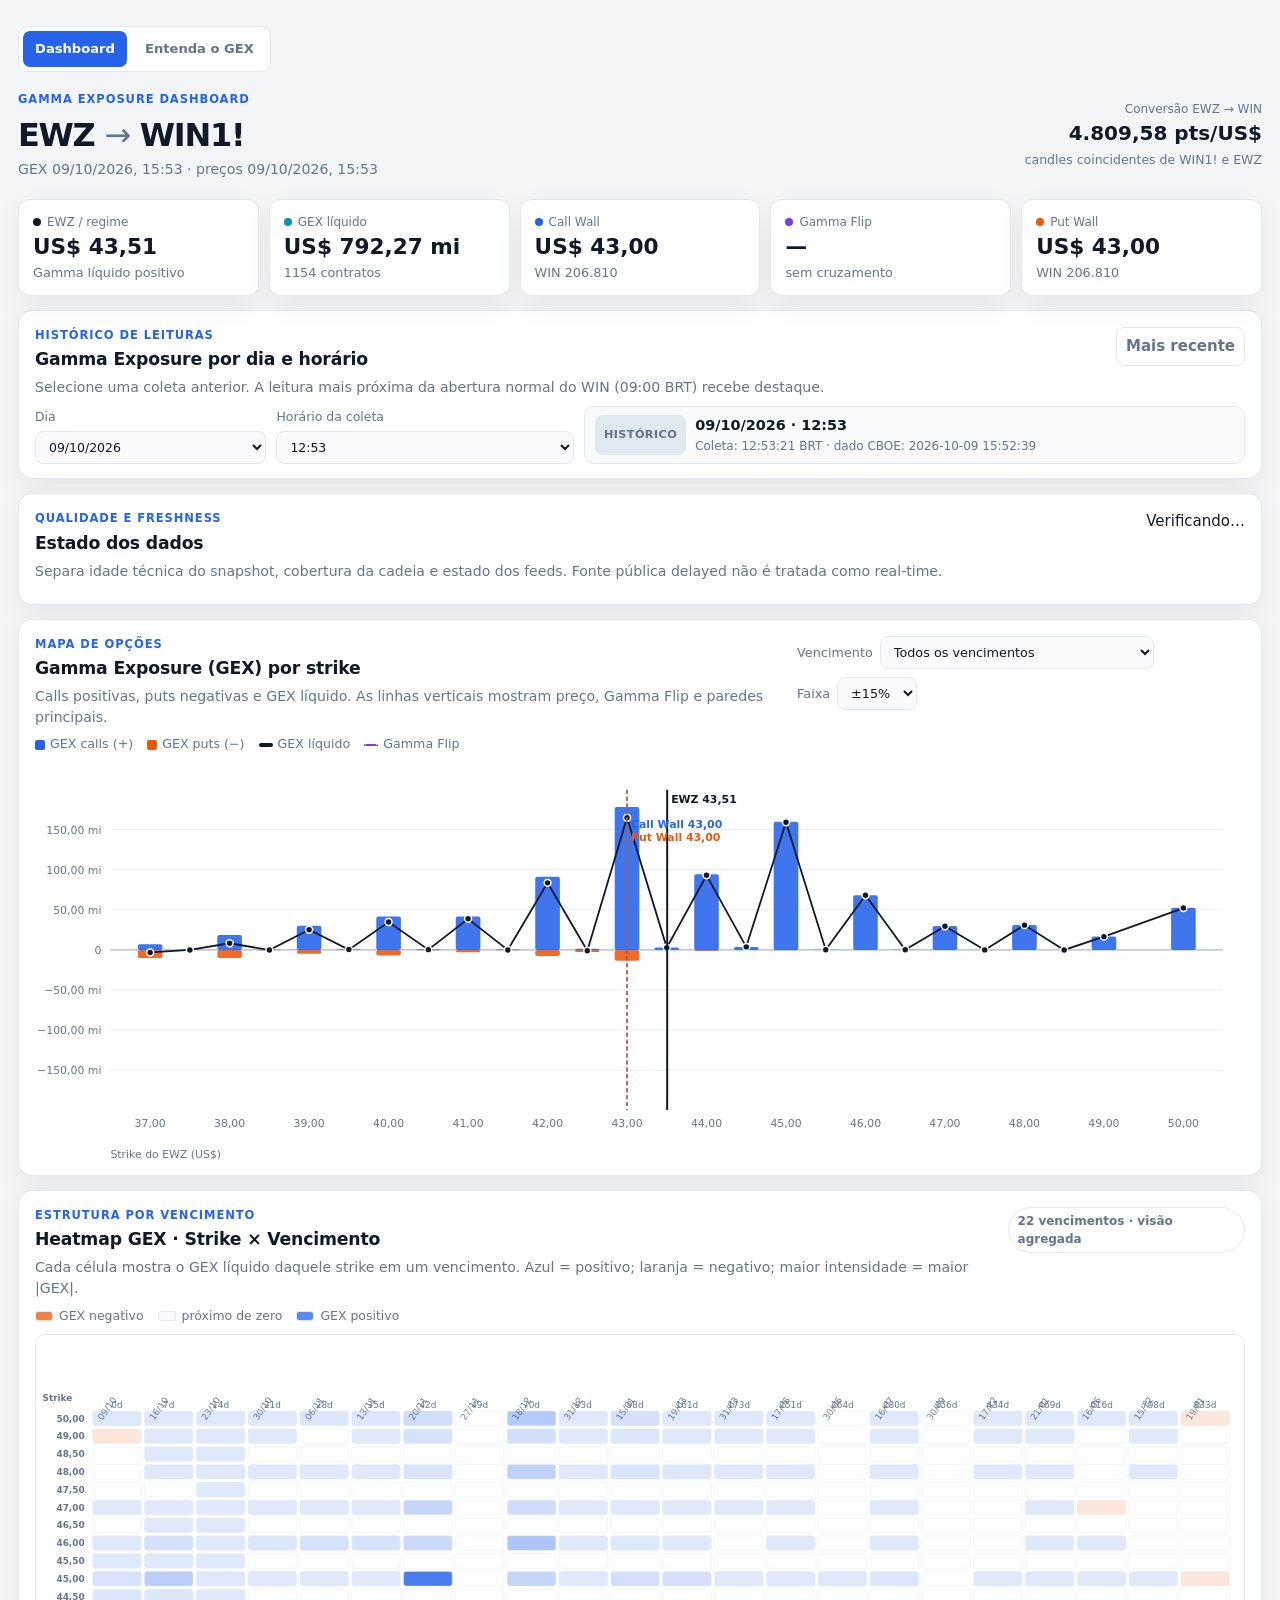
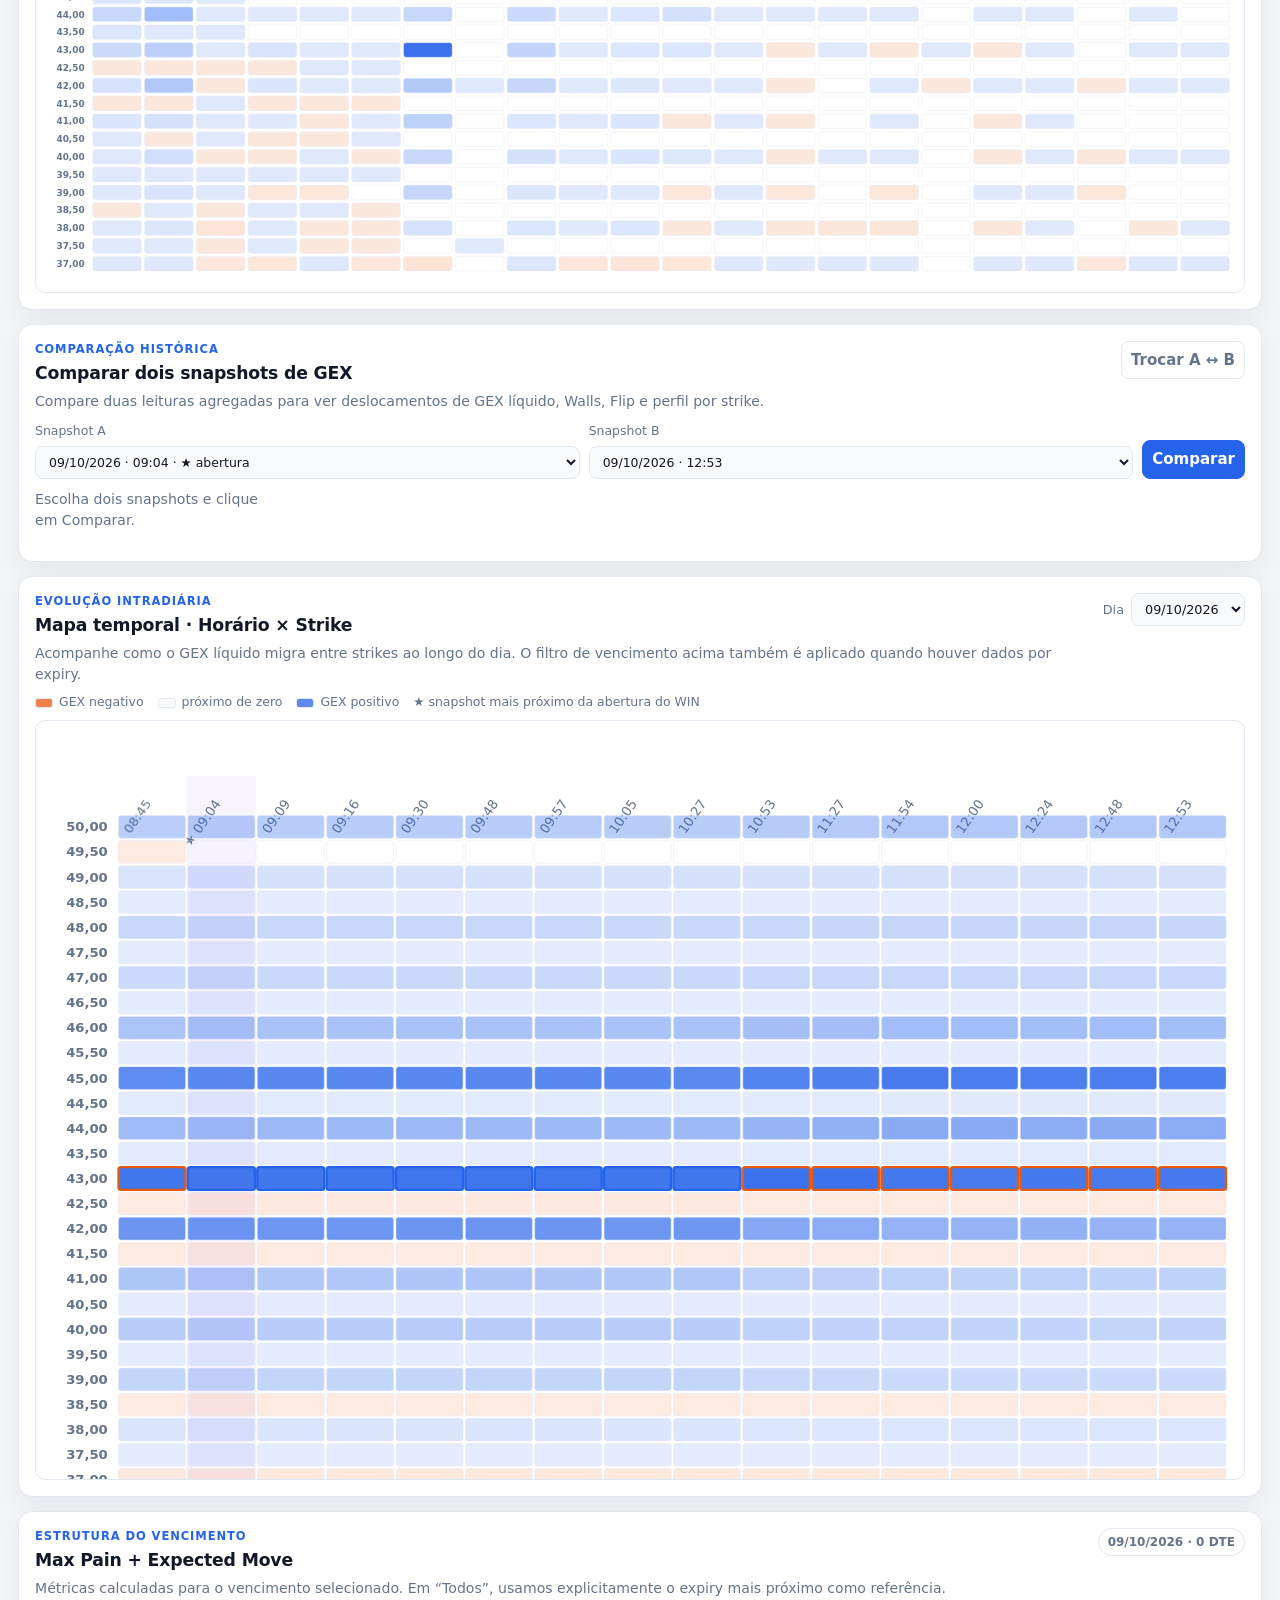
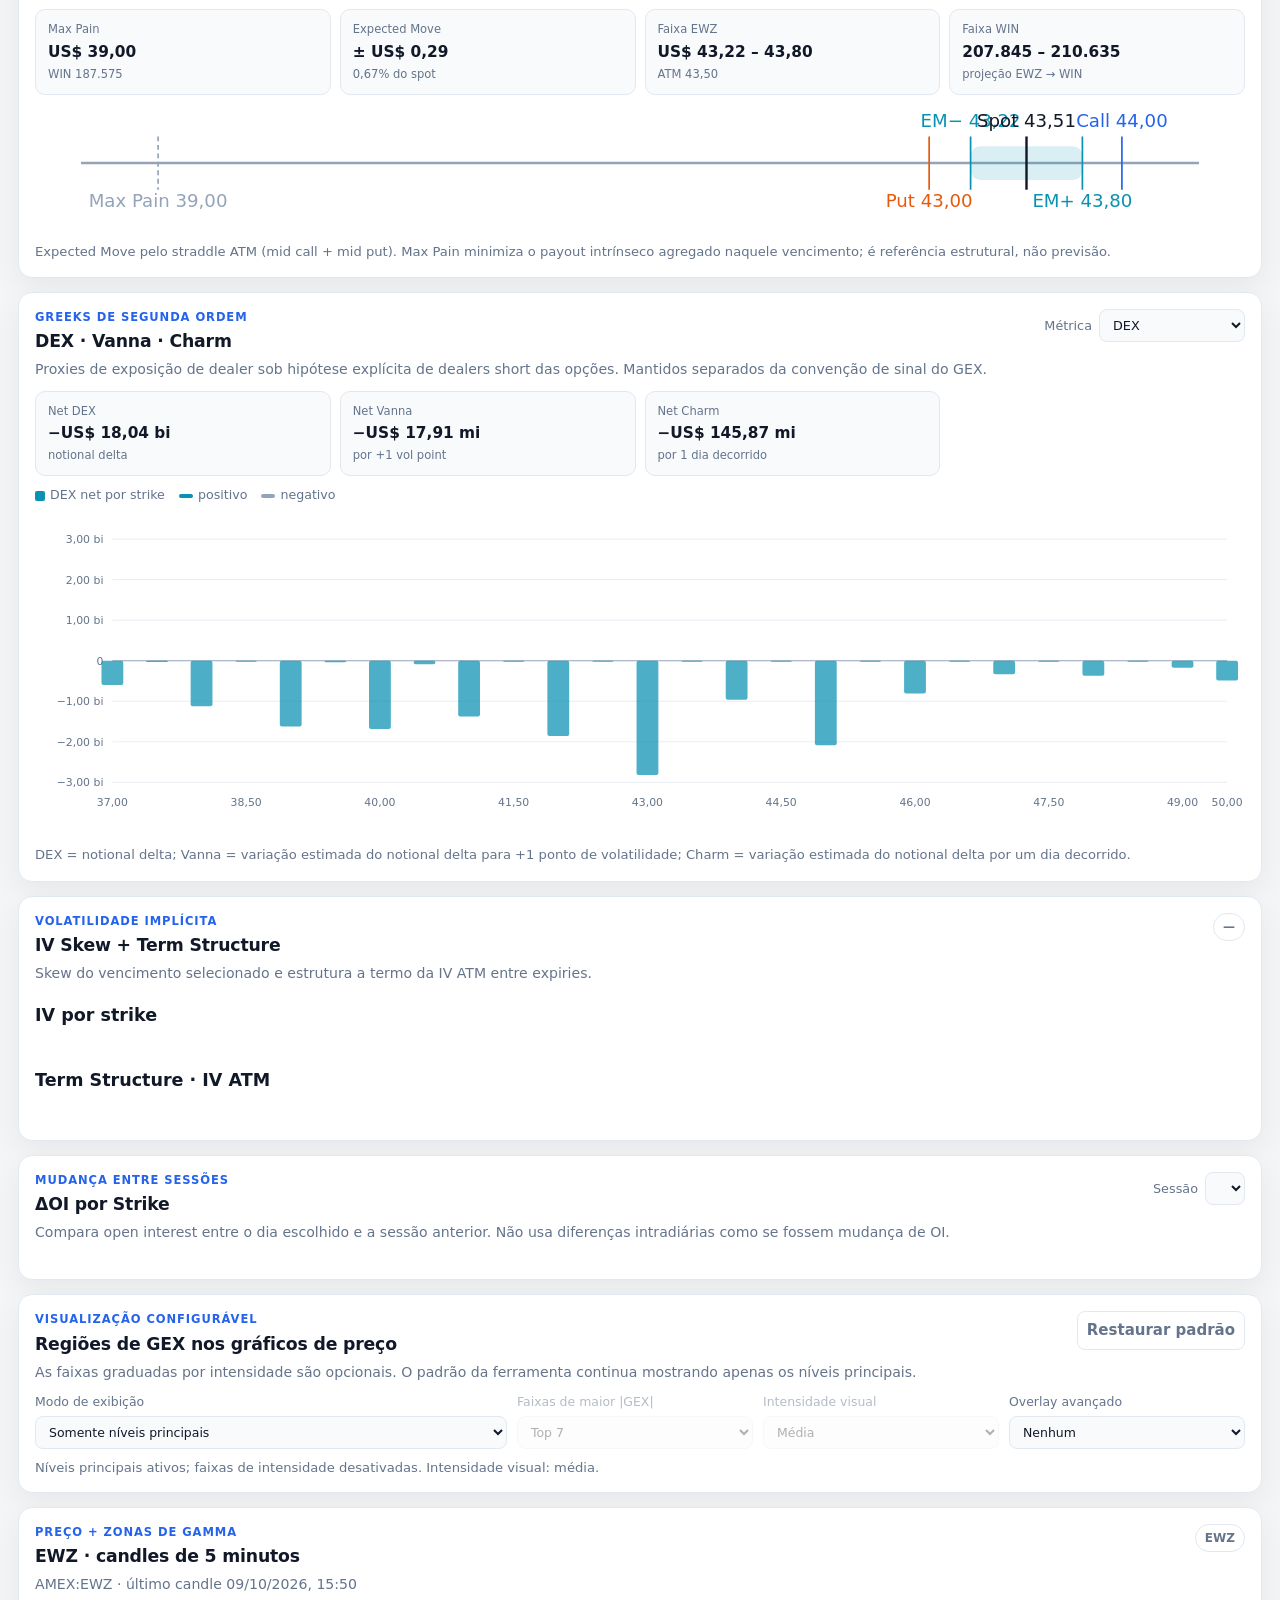
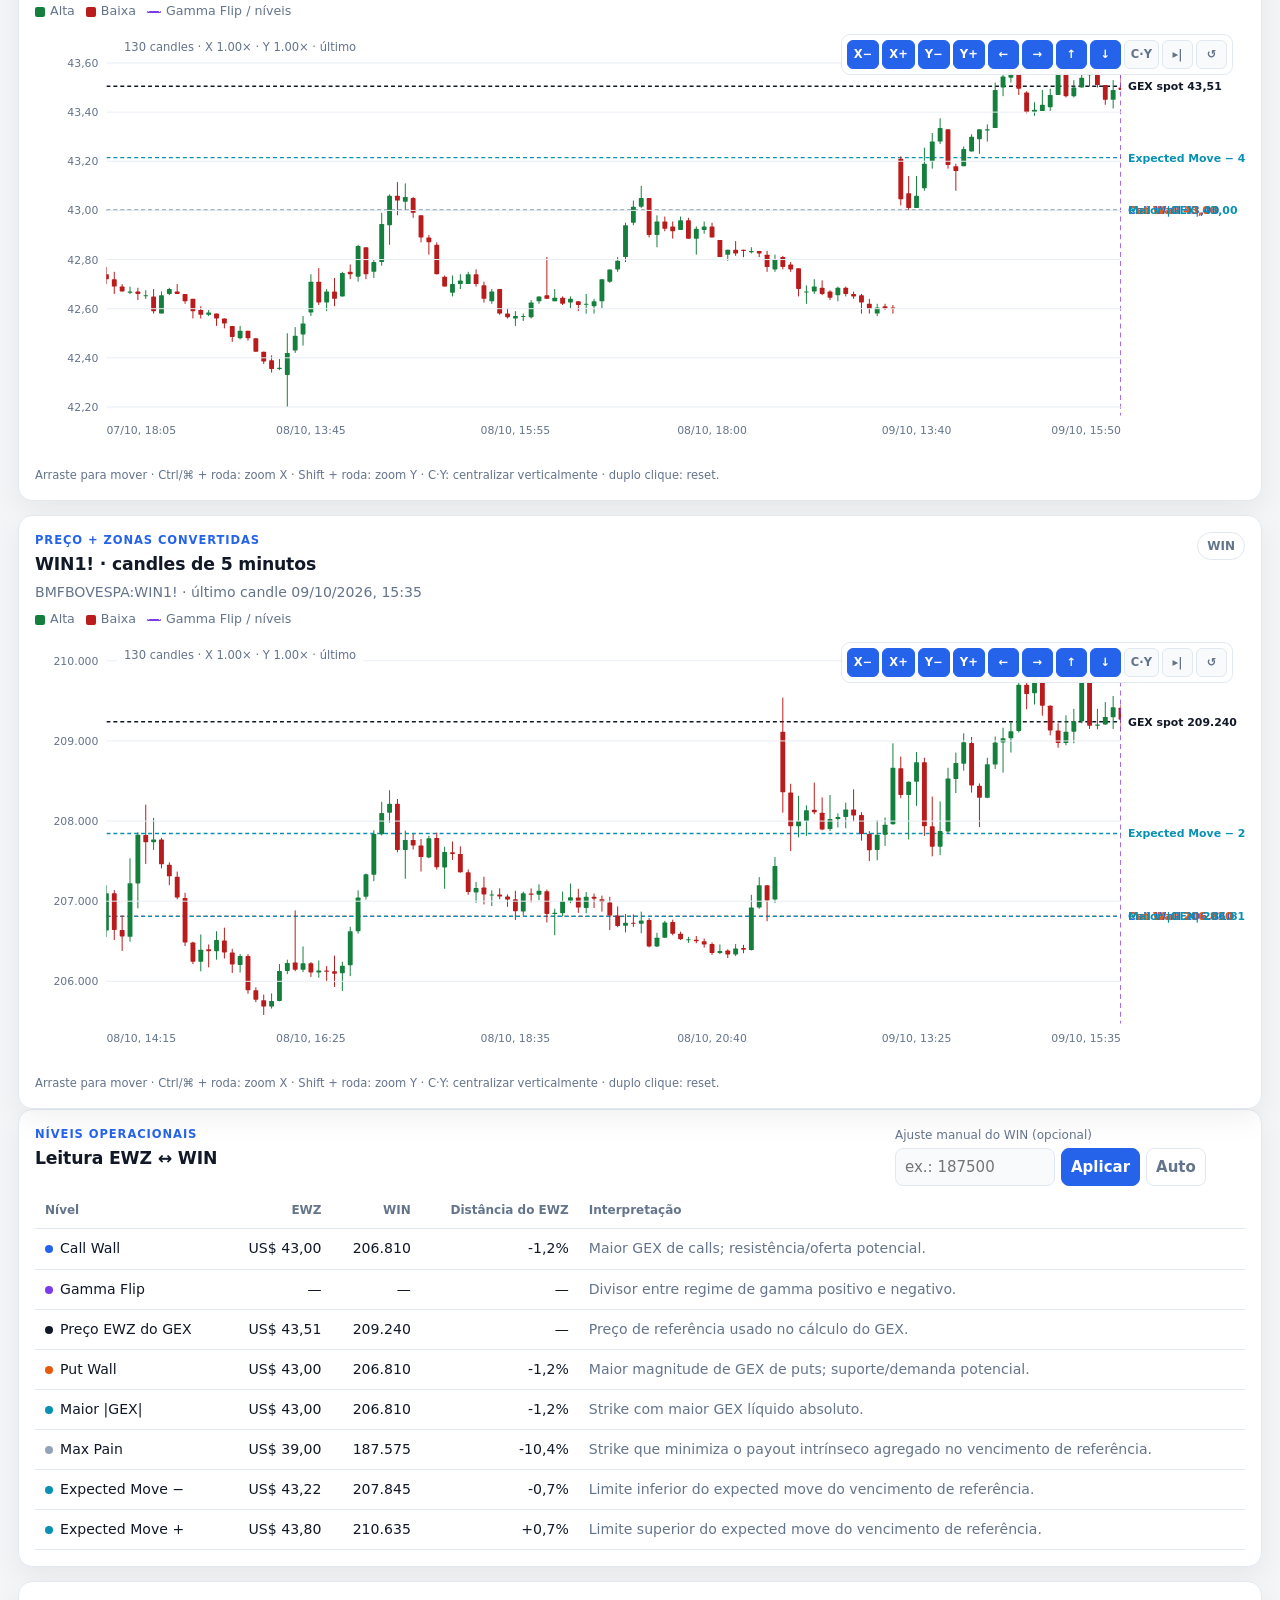
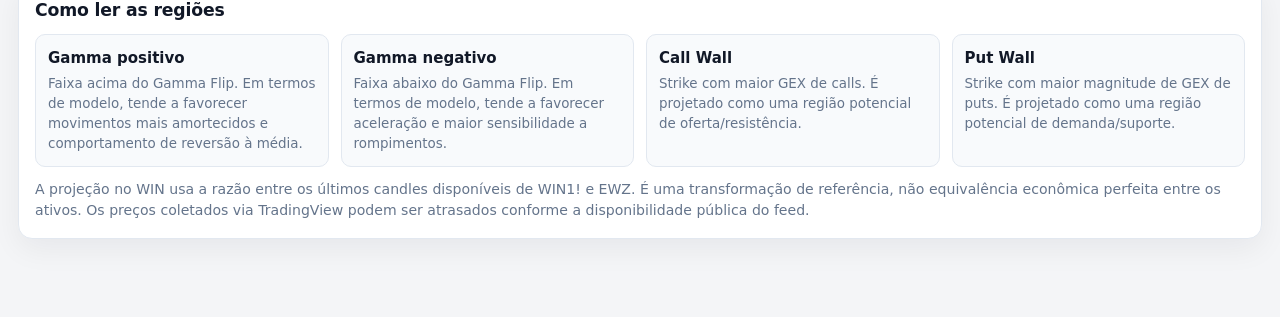
==== commit 20651585: "feat: adicionar painéis de IV ΔOI e qualidade dos dados" ====
--- a/docs/index.html
+++ b/docs/index.html
@@ -57,6 +57,19 @@
         <small id="snapshotMeta">Carregando histórico…</small>
       </div>
     </div>
+  </section>
+
+  <section class="card quality-card">
+    <div class="card-head">
+      <div>
+        <p class="section-kicker">Qualidade e freshness</p>
+        <h2>Estado dos dados</h2>
+        <p class="note">Separa idade técnica do snapshot, cobertura da cadeia e estado dos feeds. Fonte pública delayed não é tratada como real-time.</p>
+      </div>
+      <span class="quality-status" id="qualityStatus">Verificando…</span>
+    </div>
+    <div class="quality-grid" id="qualityGrid"></div>
+    <div class="quality-flags" id="qualityFlags"></div>
   </section>
 
   <section class="card focal">
@@ -179,6 +192,48 @@
     <div class="legend" id="advancedLegend"></div>
     <div class="chart advanced-chart" id="advancedExposureChart"></div>
     <p class="config-hint">DEX = notional delta; Vanna = variação estimada do notional delta para +1 ponto de volatilidade; Charm = variação estimada do notional delta por um dia decorrido.</p>
+  </section>
+
+  <section class="card iv-card">
+    <div class="card-head">
+      <div>
+        <p class="section-kicker">Volatilidade implícita</p>
+        <h2>IV Skew + Term Structure</h2>
+        <p class="note">Skew do vencimento selecionado e estrutura a termo da IV ATM entre expiries.</p>
+      </div>
+      <span class="pill" id="ivExpiryBadge">—</span>
+    </div>
+    <div class="iv-kpis" id="ivKpis"></div>
+    <div class="dual-chart-grid">
+      <div>
+        <h3>IV por strike</h3>
+        <div class="legend" id="ivSkewLegend"></div>
+        <div class="chart iv-chart" id="ivSkewChart"></div>
+      </div>
+      <div>
+        <h3>Term Structure · IV ATM</h3>
+        <div class="legend" id="termLegend"></div>
+        <div class="chart iv-chart" id="termStructureChart"></div>
+      </div>
+    </div>
+    <p class="config-hint" id="ivStructureNote"></p>
+  </section>
+
+  <section class="card oi-card">
+    <div class="card-head">
+      <div>
+        <p class="section-kicker">Mudança entre sessões</p>
+        <h2>ΔOI por Strike</h2>
+        <p class="note">Compara open interest entre o dia escolhido e a sessão anterior. Não usa diferenças intradiárias como se fossem mudança de OI.</p>
+      </div>
+      <label class="sel">Sessão
+        <select id="oiDateSelect"></select>
+      </label>
+    </div>
+    <div class="oi-summary" id="oiSummary"></div>
+    <div class="legend" id="oiLegend"></div>
+    <div class="chart oi-chart" id="oiDeltaChart"></div>
+    <p class="config-hint" id="oiNote"></p>
   </section>
 
   <section class="card display-config">
--- a/docs/style.css
+++ b/docs/style.css
@@ -106,8 +106,20 @@
 .compare-metric strong{font-size:.86rem;margin-top:2px;white-space:nowrap;overflow:hidden;text-overflow:ellipsis}
 .compare-metric small{font-size:.72rem;color:var(--muted);margin-top:2px}
 .compare-chart{margin-top:4px}
+
+.temporal-chart{overflow:auto;max-height:760px;border:1px solid var(--border);border-radius:10px;background:var(--surface-2)}
+.temporal-chart svg{width:auto;max-width:none;min-width:940px;background:var(--surface)}
+.structure-kpis,.advanced-kpis{display:grid;grid-template-columns:repeat(4,1fr);gap:9px;margin:10px 0}
+.structure-kpi,.advanced-kpi{padding:11px 12px;border:1px solid var(--border);border-radius:10px;background:var(--surface-2)}
+.structure-kpi span,.structure-kpi strong,.structure-kpi small,.advanced-kpi span,.advanced-kpi strong,.advanced-kpi small{display:block}
+.structure-kpi span,.advanced-kpi span{font-size:.72rem;color:var(--muted)}
+.structure-kpi strong,.advanced-kpi strong{font-size:.96rem;margin-top:2px;font-variant-numeric:tabular-nums}
+.structure-kpi small,.advanced-kpi small{font-size:.72rem;color:var(--muted);margin-top:2px}
+.structure-scale{margin-top:8px;overflow-x:auto}
+.structure-scale svg{min-width:760px;width:100%;height:auto}
+.advanced-chart{margin-top:4px}
 .display-config{padding-bottom:14px}
-.display-controls{display:grid;grid-template-columns:2fr 1fr 1fr;gap:10px;margin-top:10px}
+.display-controls{display:grid;grid-template-columns:2fr 1fr 1fr 1fr;gap:10px;margin-top:10px}
 .display-controls label{display:flex;flex-direction:column;gap:5px;color:var(--muted);font-size:.78rem}
 .display-controls select{width:100%}
 .display-controls label.disabled{opacity:.48}
@@ -145,8 +157,8 @@
 .tip{position:fixed;z-index:20;pointer-events:none;max-width:280px;background:var(--surface);color:var(--text);border:1px solid var(--border);
   border-radius:9px;padding:8px 10px;font-size:.8rem;box-shadow:0 8px 25px rgba(0,0,0,.2);font-variant-numeric:tabular-nums}
 .tip b{display:block;margin-bottom:3px}.tip .r{display:flex;justify-content:space-between;gap:18px;color:var(--muted)}.tip .r span:last-child{color:var(--text)}
-@media(max-width:1000px){.compare-summary{grid-template-columns:repeat(3,1fr)}.lesson-grid-3{grid-template-columns:1fr 1fr}.kpis{grid-template-columns:repeat(3,1fr)}.snapshot-controls{grid-template-columns:1fr 1fr}.snapshot-summary{grid-column:1/-1}.display-controls{grid-template-columns:1fr 1fr 1fr}.explain-grid{grid-template-columns:repeat(2,1fr)}}
-@media(max-width:720px){.compare-controls{grid-template-columns:1fr}.compare-summary{grid-template-columns:1fr 1fr}.gex-card-controls{width:100%;align-items:stretch}.gex-card-controls .sel{justify-content:space-between}.lesson-grid-3,.lesson-grid-2,.regime-compare,.myth-grid,.glossary{grid-template-columns:1fr}.glossary>div{grid-template-columns:105px 1fr}.site-nav{width:100%}.site-nav a{flex:1;justify-content:center}.guide-hero h1{font-size:1.65rem}.wrap{padding:18px 10px 46px}.hero{align-items:flex-start;flex-direction:column}.source-box{text-align:left;min-width:0}
+@media(max-width:1000px){.structure-kpis,.advanced-kpis{grid-template-columns:repeat(2,1fr)}.compare-summary{grid-template-columns:repeat(3,1fr)}.lesson-grid-3{grid-template-columns:1fr 1fr}.kpis{grid-template-columns:repeat(3,1fr)}.snapshot-controls{grid-template-columns:1fr 1fr}.snapshot-summary{grid-column:1/-1}.display-controls{grid-template-columns:1fr 1fr 1fr}.explain-grid{grid-template-columns:repeat(2,1fr)}}
+@media(max-width:720px){.structure-kpis,.advanced-kpis{grid-template-columns:1fr 1fr}.compare-controls{grid-template-columns:1fr}.compare-summary{grid-template-columns:1fr 1fr}.gex-card-controls{width:100%;align-items:stretch}.gex-card-controls .sel{justify-content:space-between}.lesson-grid-3,.lesson-grid-2,.regime-compare,.myth-grid,.glossary{grid-template-columns:1fr}.glossary>div{grid-template-columns:105px 1fr}.site-nav{width:100%}.site-nav a{flex:1;justify-content:center}.guide-hero h1{font-size:1.65rem}.wrap{padding:18px 10px 46px}.hero{align-items:flex-start;flex-direction:column}.source-box{text-align:left;min-width:0}
   .kpis{grid-template-columns:repeat(2,1fr)}.card-head{flex-direction:column}.snapshot-controls{grid-template-columns:1fr}.snapshot-summary{grid-column:auto}.display-controls{grid-template-columns:1fr}.override{min-width:0;width:100%}.explain-grid{grid-template-columns:1fr}
   .chart-tools-overlay{top:7px;right:8px;max-width:250px}.chart-tool{min-width:34px;min-height:32px}.chart-view-status-overlay{left:76px;top:8px}.chart-help{font-size:.7rem}.chart svg{min-width:700px}}
 @media(max-width:480px){h1{font-size:1.55rem}.kpis{grid-template-columns:1fr 1fr}.kpi .big{font-size:1.12rem}.override>div{flex-wrap:wrap}}
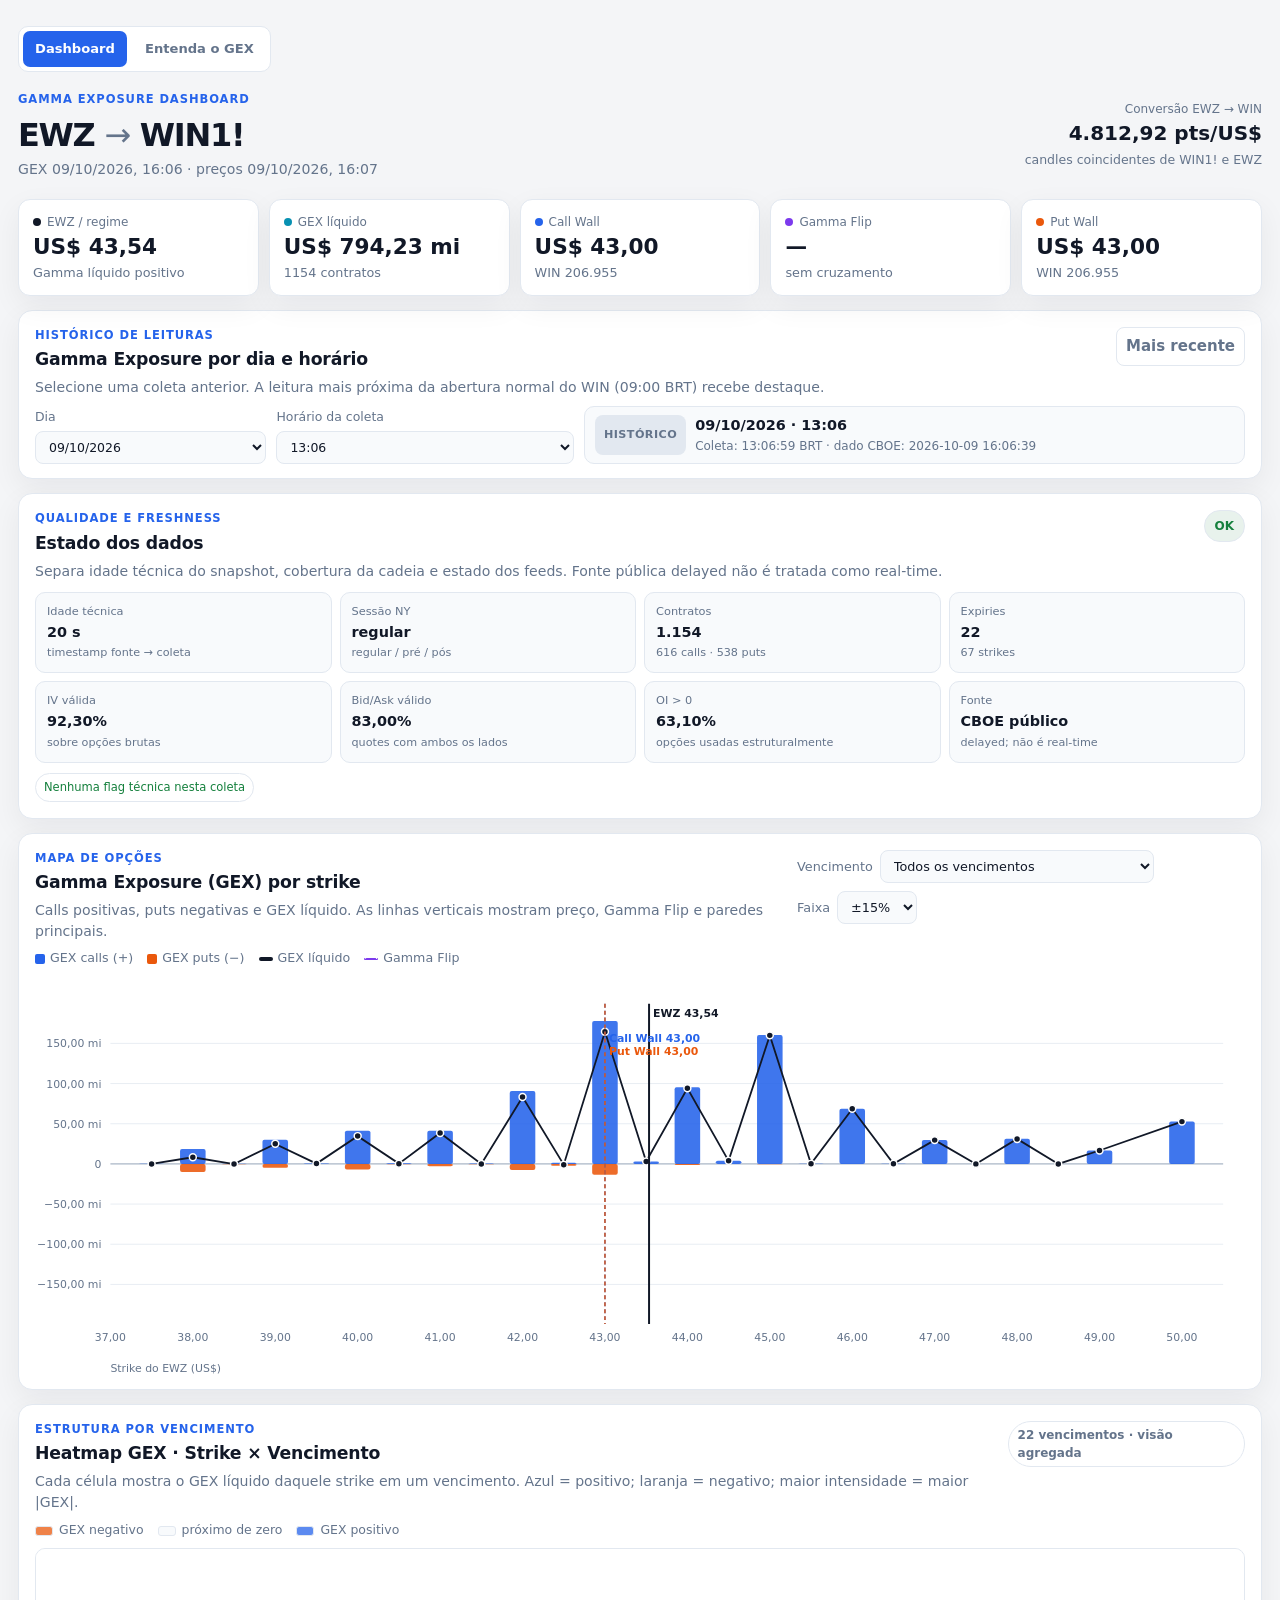
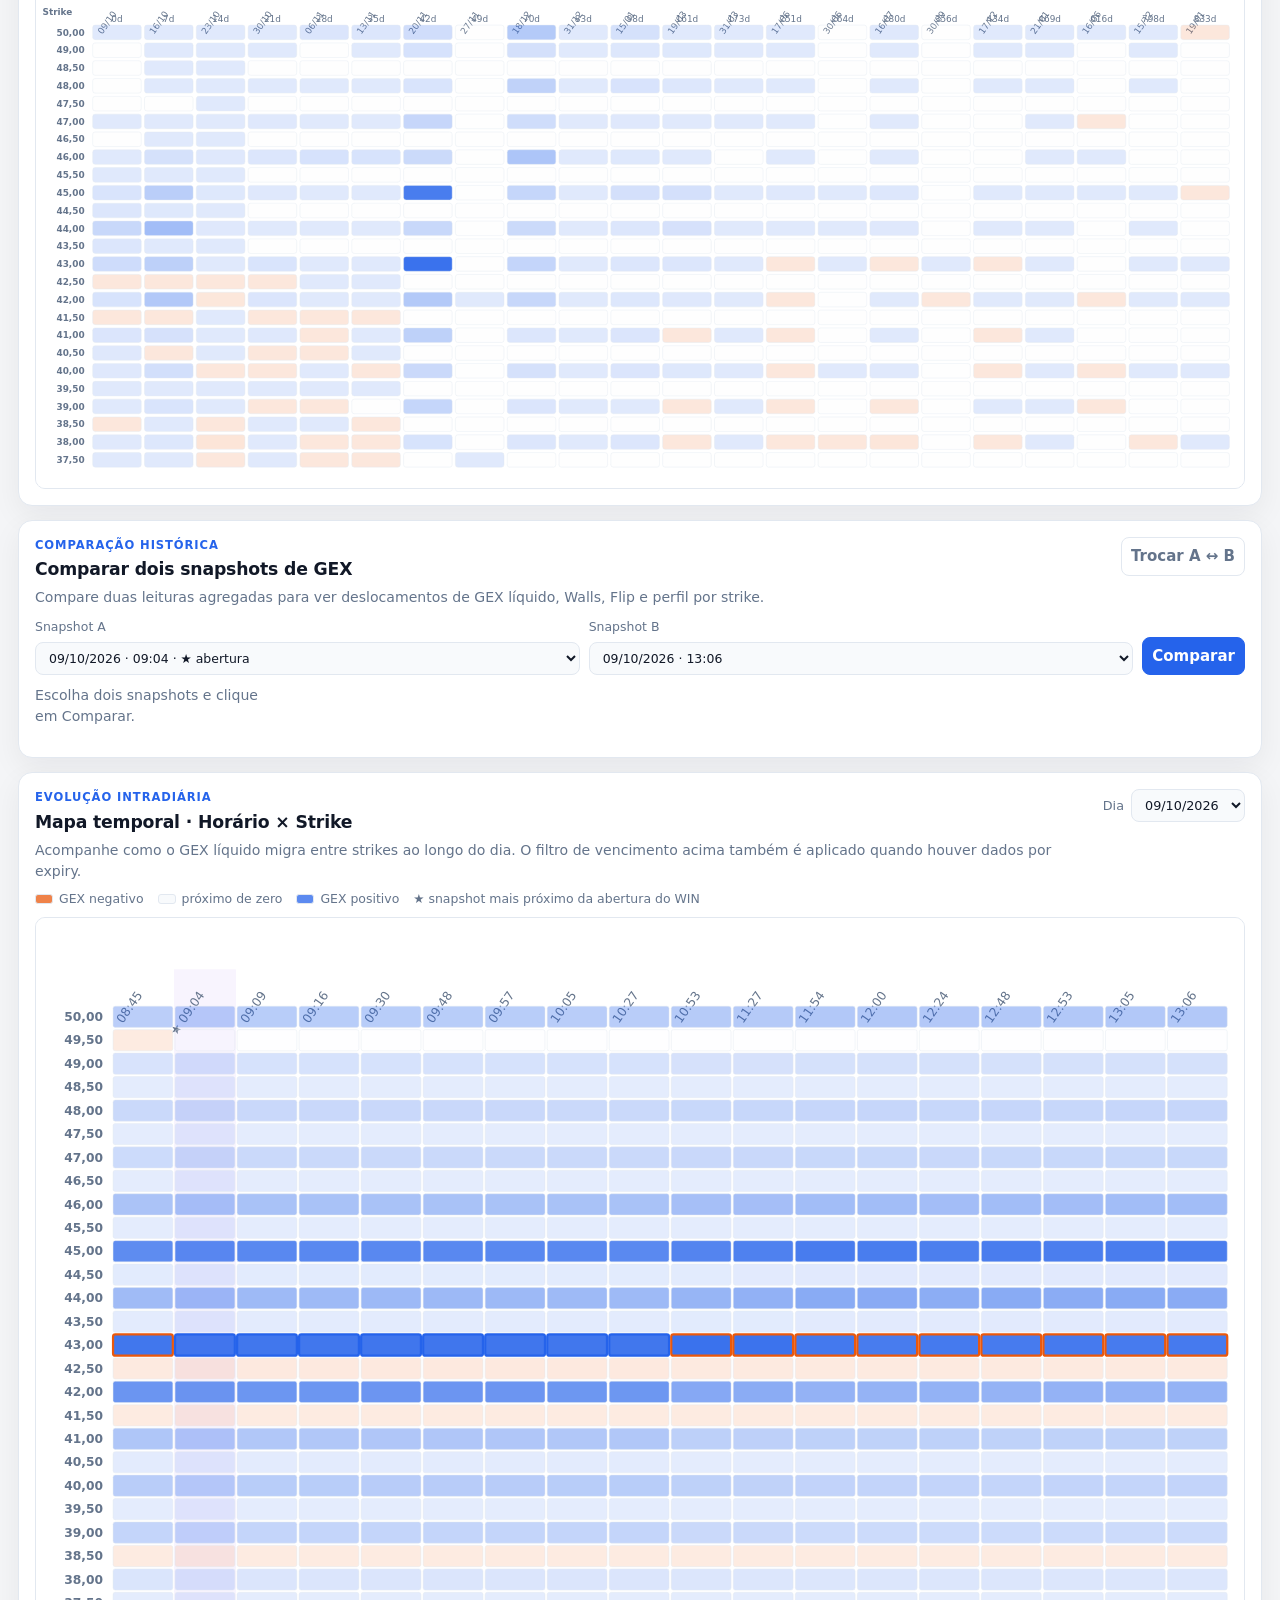
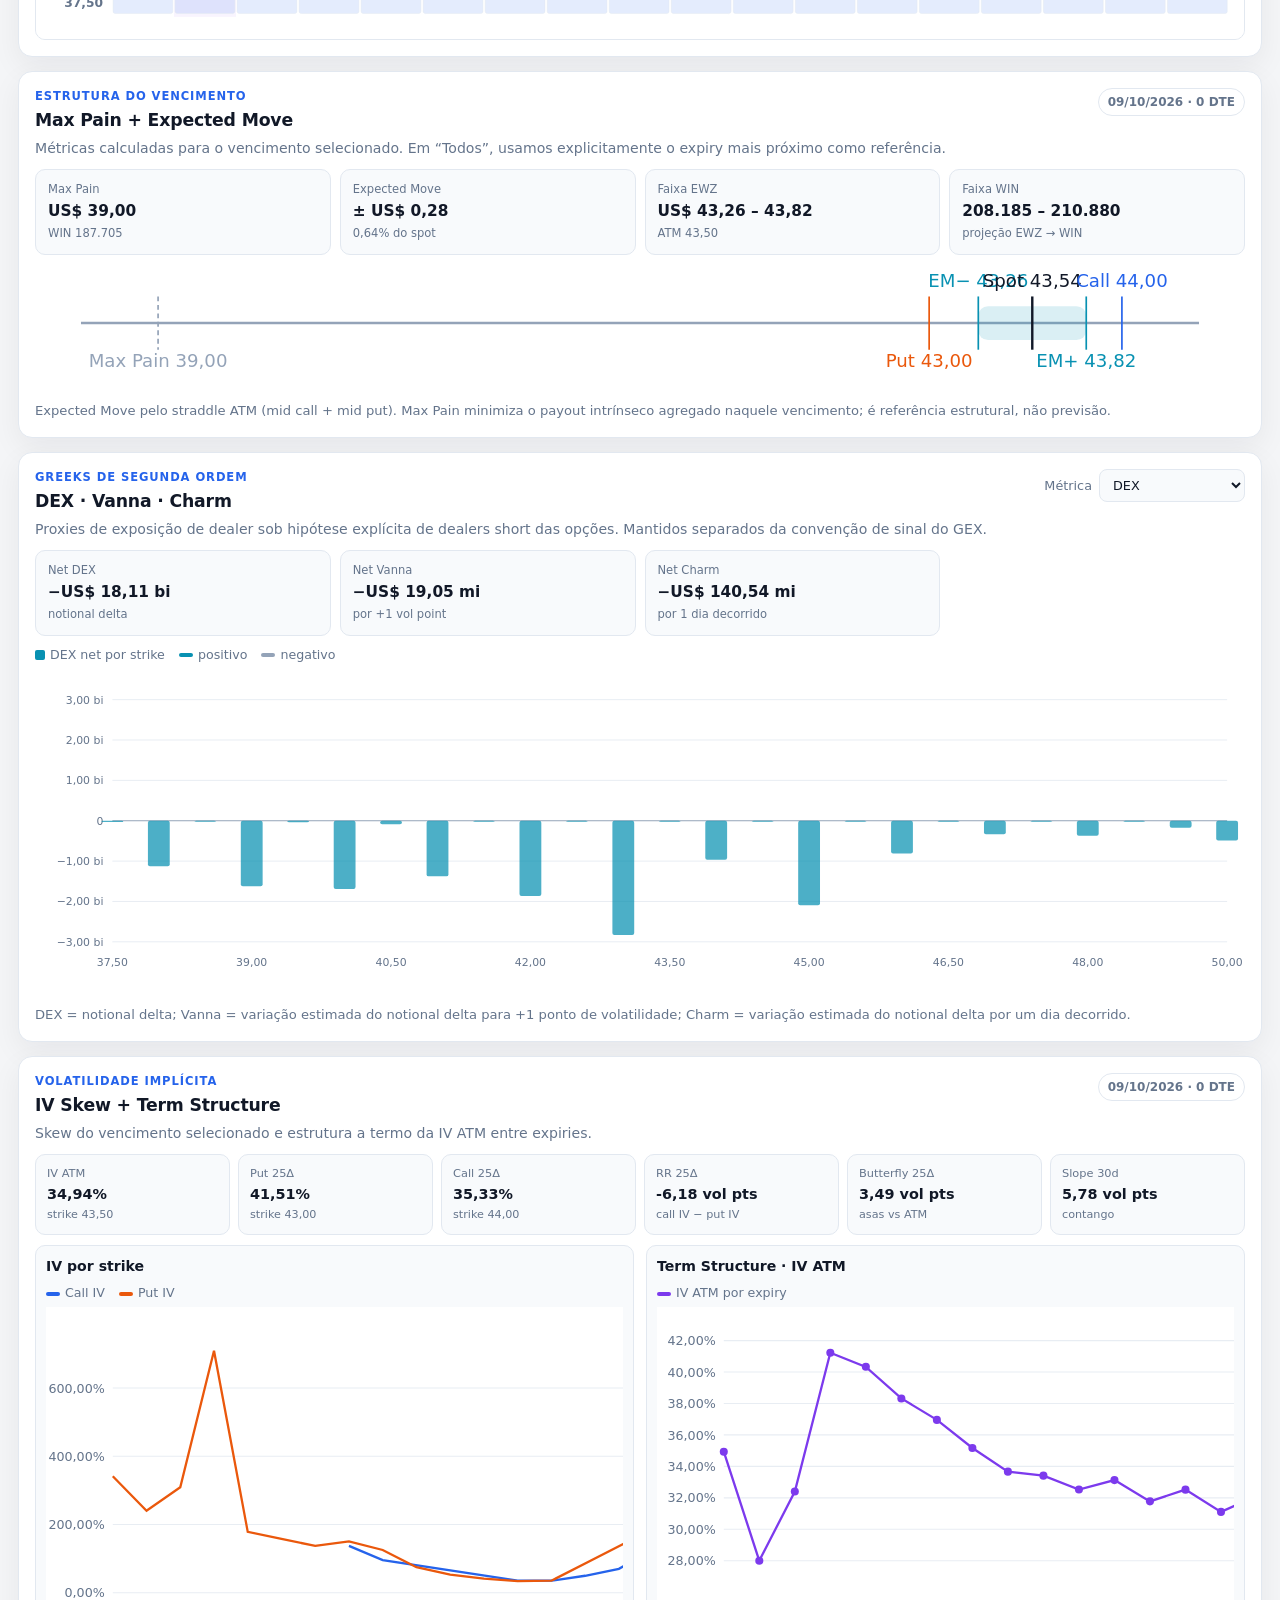
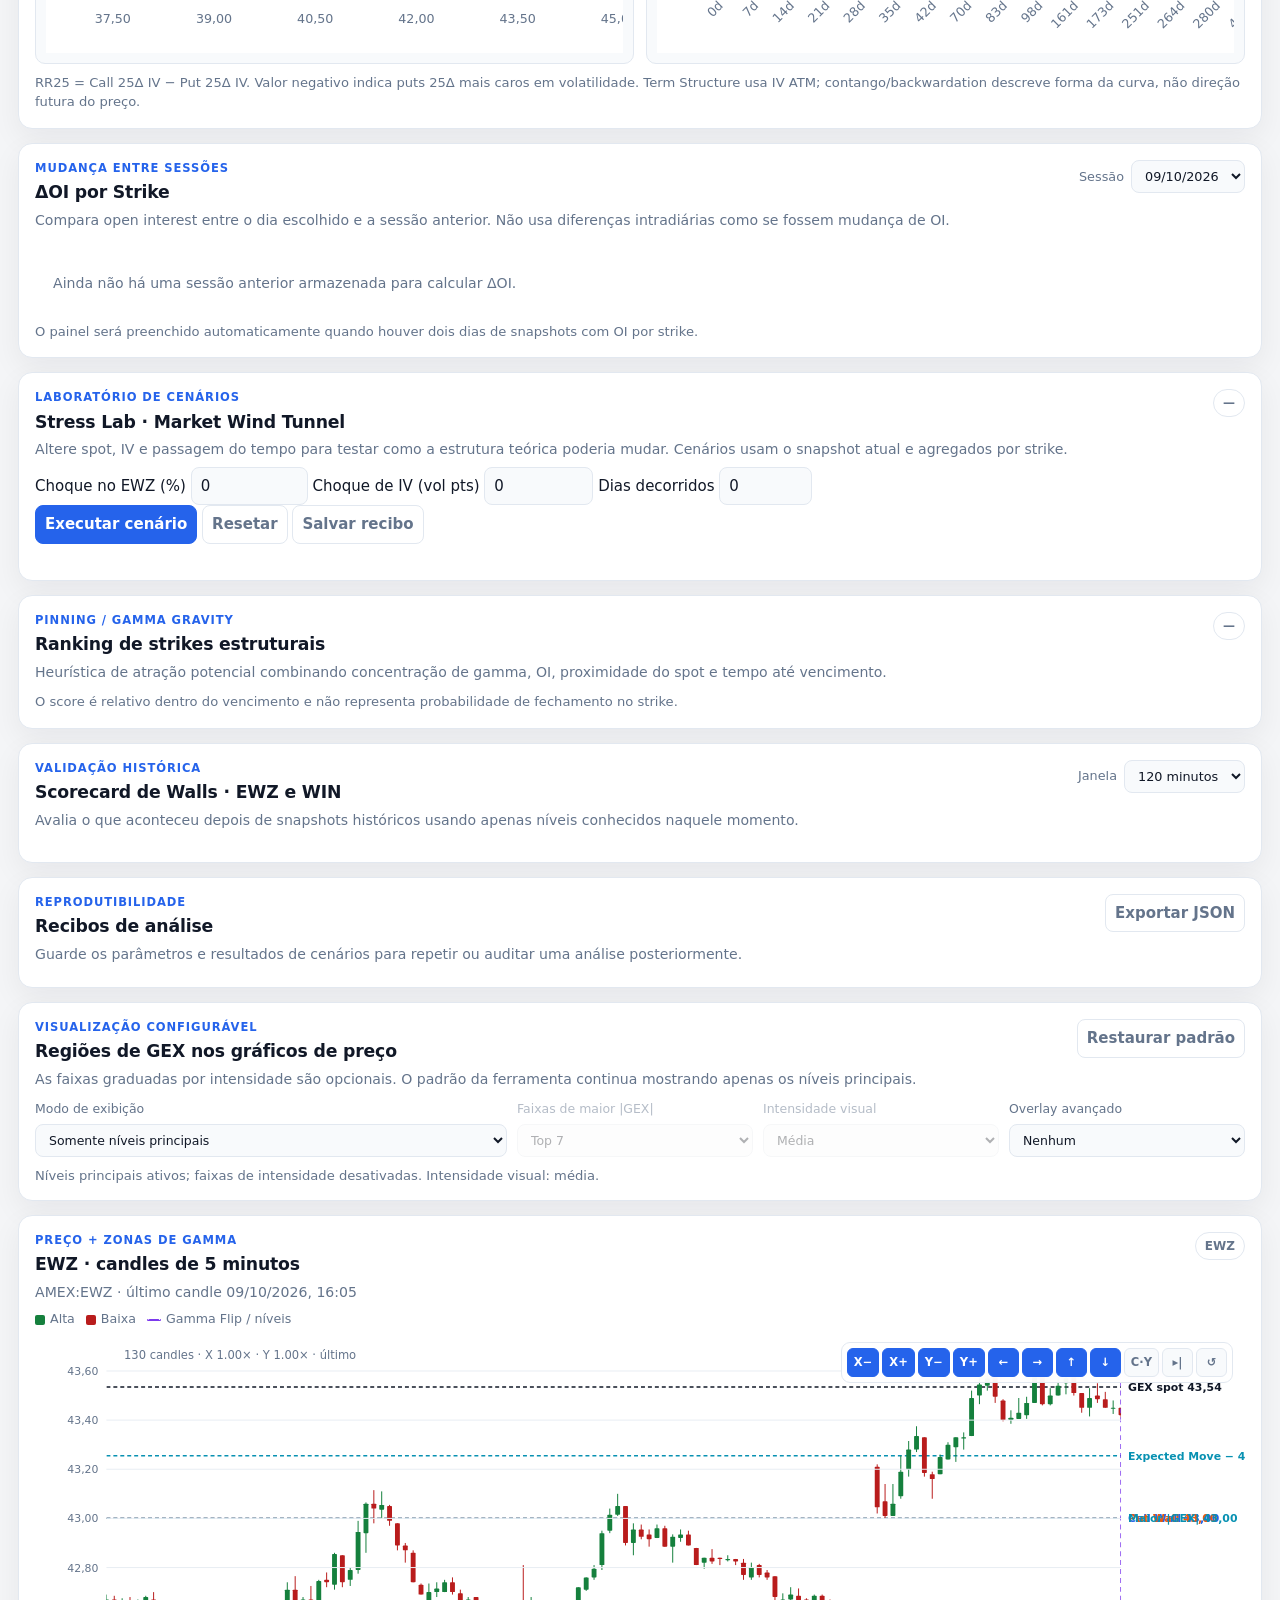
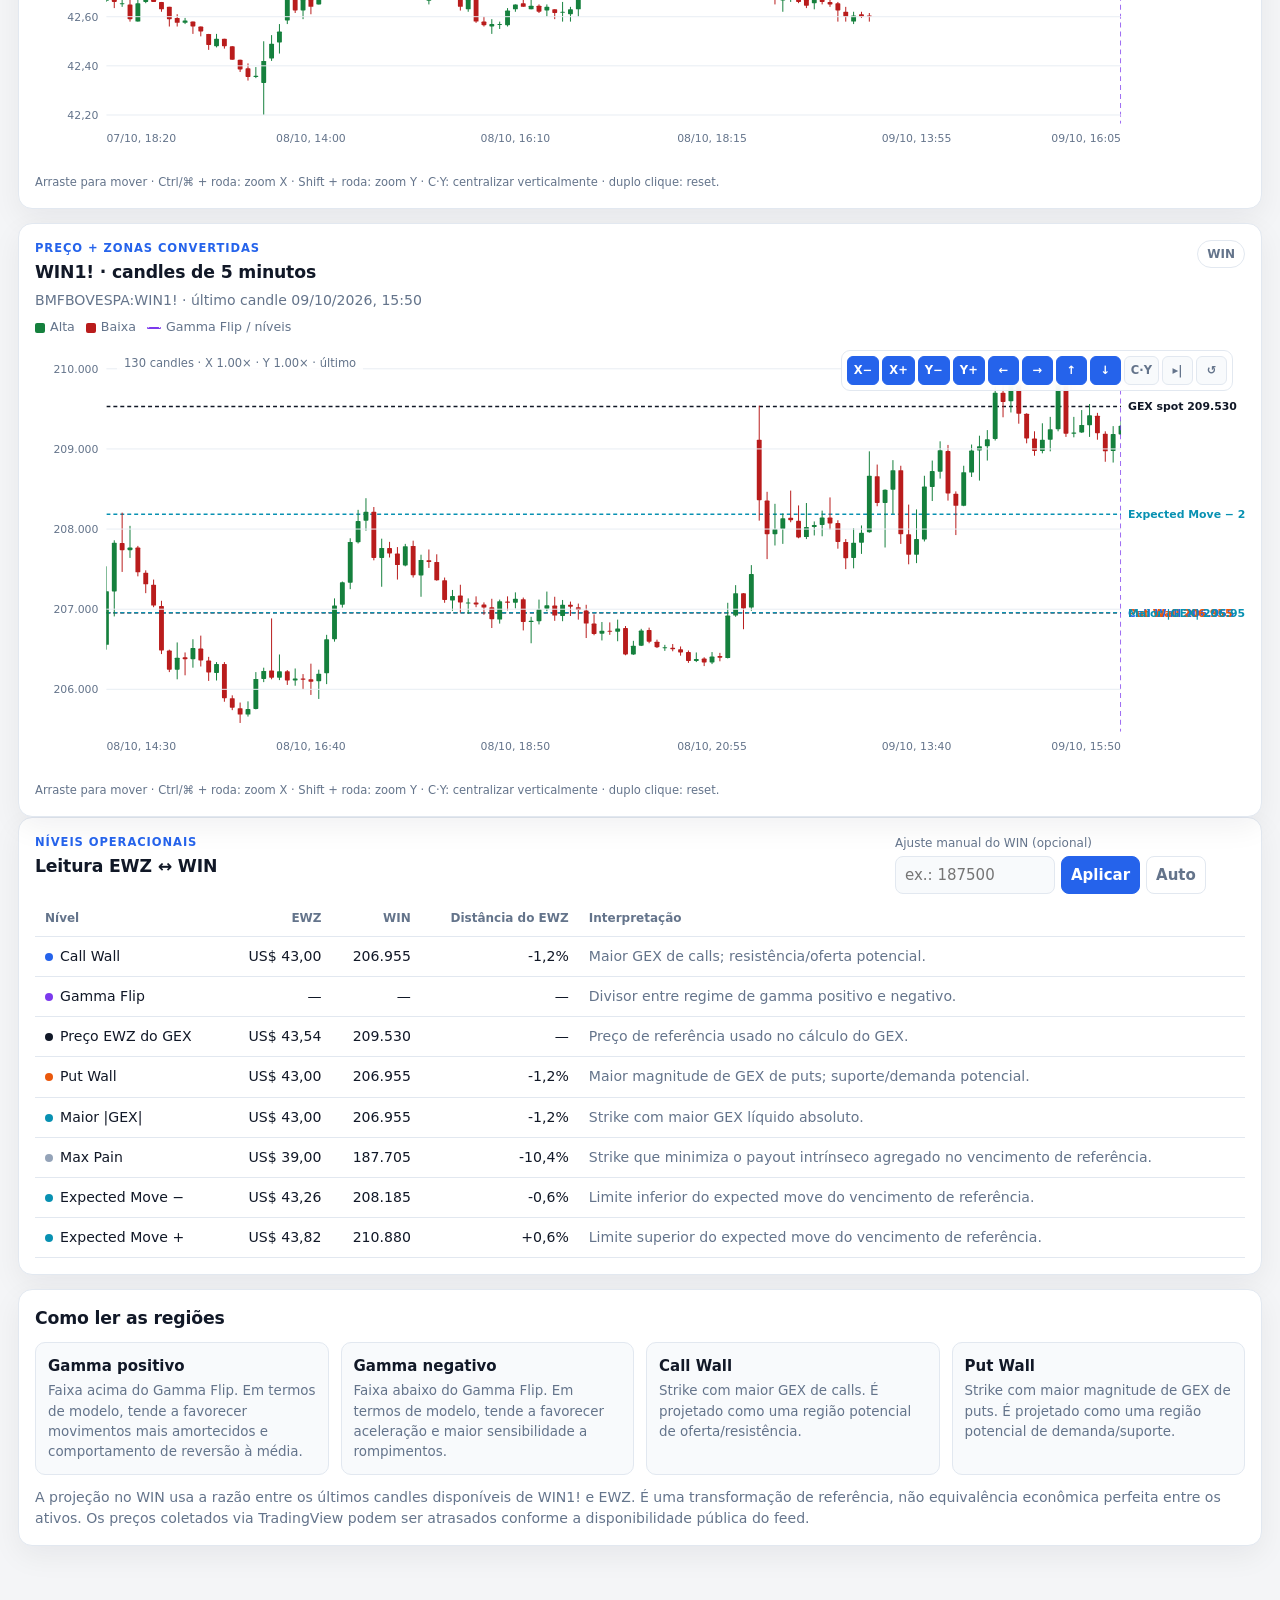
==== commit 18801f98: "feat: adicionar Stress Lab pinning scorecard recibos e ajuda contextual" ====
--- a/docs/index.html
+++ b/docs/index.html
@@ -33,9 +33,9 @@
   </div>
   <div id="errorBanner" class="banner err" hidden></div>
 
-  <section class="kpis" id="kpis" aria-label="Resumo do Gamma Exposure"></section>
-
-  <section class="card snapshot-card">
+  <section class="kpis" id="kpis" aria-label="Resumo do Gamma Exposure" data-help="kpis"></section>
+
+  <section class="card snapshot-card" data-help="snapshots">
     <div class="card-head">
       <div>
         <p class="section-kicker">Histórico de leituras</p>
@@ -59,7 +59,7 @@
     </div>
   </section>
 
-  <section class="card quality-card">
+  <section class="card quality-card" data-help="quality">
     <div class="card-head">
       <div>
         <p class="section-kicker">Qualidade e freshness</p>
@@ -72,7 +72,7 @@
     <div class="quality-flags" id="qualityFlags"></div>
   </section>
 
-  <section class="card focal">
+  <section class="card focal" data-help="gex-strike">
     <div class="card-head">
       <div>
         <p class="section-kicker">Mapa de opções</p>
@@ -99,7 +99,7 @@
     <div class="chart chart-gex" id="chartGex"></div>
   </section>
 
-  <section class="card heatmap-card">
+  <section class="card heatmap-card" data-help="gex-heatmap">
     <div class="card-head">
       <div>
         <p class="section-kicker">Estrutura por vencimento</p>
@@ -116,7 +116,7 @@
     <div class="chart heatmap-chart" id="gexHeatmap"></div>
   </section>
 
-  <section class="card compare-card">
+  <section class="card compare-card" data-help="snapshot-compare">
     <div class="card-head">
       <div>
         <p class="section-kicker">Comparação histórica</p>
@@ -139,7 +139,7 @@
     <div class="chart compare-chart" id="compareChart"></div>
   </section>
 
-  <section class="card temporal-card">
+  <section class="card temporal-card" data-help="time-map">
     <div class="card-head">
       <div>
         <p class="section-kicker">Evolução intradiária</p>
@@ -159,7 +159,7 @@
     <div class="chart temporal-chart" id="timeStrikeHeatmap"></div>
   </section>
 
-  <section class="card structure-card">
+  <section class="card structure-card" data-help="maxpain-em">
     <div class="card-head">
       <div>
         <p class="section-kicker">Estrutura do vencimento</p>
@@ -173,7 +173,7 @@
     <p class="config-hint" id="structureNote"></p>
   </section>
 
-  <section class="card advanced-card">
+  <section class="card advanced-card" data-help="advanced-greeks">
     <div class="card-head">
       <div>
         <p class="section-kicker">Greeks de segunda ordem</p>
@@ -194,7 +194,7 @@
     <p class="config-hint">DEX = notional delta; Vanna = variação estimada do notional delta para +1 ponto de volatilidade; Charm = variação estimada do notional delta por um dia decorrido.</p>
   </section>
 
-  <section class="card iv-card">
+  <section class="card iv-card" data-help="iv-skew">
     <div class="card-head">
       <div>
         <p class="section-kicker">Volatilidade implícita</p>
@@ -219,7 +219,7 @@
     <p class="config-hint" id="ivStructureNote"></p>
   </section>
 
-  <section class="card oi-card">
+  <section class="card oi-card" data-help="oi-delta">
     <div class="card-head">
       <div>
         <p class="section-kicker">Mudança entre sessões</p>
@@ -236,7 +236,83 @@
     <p class="config-hint" id="oiNote"></p>
   </section>
 
-  <section class="card display-config">
+  <section class="card stress-card" data-help="stress-lab">
+    <div class="card-head">
+      <div>
+        <p class="section-kicker">Laboratório de cenários</p>
+        <h2>Stress Lab · Market Wind Tunnel</h2>
+        <p class="note">Altere spot, IV e passagem do tempo para testar como a estrutura teórica poderia mudar. Cenários usam o snapshot atual e agregados por strike.</p>
+      </div>
+      <span class="pill" id="stressExpiryBadge">—</span>
+    </div>
+    <div class="stress-controls">
+      <label>Choque no EWZ (%)
+        <input id="stressSpotPct" type="number" min="-20" max="20" step="0.25" value="0">
+      </label>
+      <label>Choque de IV (vol pts)
+        <input id="stressIvPts" type="number" min="-30" max="30" step="0.5" value="0">
+      </label>
+      <label>Dias decorridos
+        <input id="stressDays" type="number" min="0" max="365" step="1" value="0">
+      </label>
+      <div class="stress-actions">
+        <button type="button" id="runStressBtn">Executar cenário</button>
+        <button type="button" class="ghost" id="resetStressBtn">Resetar</button>
+        <button type="button" class="ghost" id="saveReceiptBtn">Salvar recibo</button>
+      </div>
+    </div>
+    <div class="stress-summary" id="stressSummary"></div>
+    <div class="legend" id="stressLegend"></div>
+    <div class="chart stress-chart" id="stressChart"></div>
+    <p class="config-hint" id="stressNote"></p>
+  </section>
+
+  <section class="card pinning-card" data-help="pinning">
+    <div class="card-head">
+      <div>
+        <p class="section-kicker">Pinning / Gamma Gravity</p>
+        <h2>Ranking de strikes estruturais</h2>
+        <p class="note">Heurística de atração potencial combinando concentração de gamma, OI, proximidade do spot e tempo até vencimento.</p>
+      </div>
+      <span class="pill" id="pinningExpiryBadge">—</span>
+    </div>
+    <div class="pinning-list" id="pinningList"></div>
+    <p class="config-hint">O score é relativo dentro do vencimento e não representa probabilidade de fechamento no strike.</p>
+  </section>
+
+  <section class="card scorecard-card" data-help="scorecard">
+    <div class="card-head">
+      <div>
+        <p class="section-kicker">Validação histórica</p>
+        <h2>Scorecard de Walls · EWZ e WIN</h2>
+        <p class="note">Avalia o que aconteceu depois de snapshots históricos usando apenas níveis conhecidos naquele momento.</p>
+      </div>
+      <label class="sel">Janela
+        <select id="scorecardHorizon">
+          <option value="60">60 minutos</option>
+          <option value="120" selected>120 minutos</option>
+          <option value="240">240 minutos</option>
+        </select>
+      </label>
+    </div>
+    <div class="scorecard-grid" id="scorecardGrid"></div>
+    <div class="chart scorecard-chart" id="scorecardChart"></div>
+    <p class="config-hint" id="scorecardNote"></p>
+  </section>
+
+  <section class="card receipts-card" data-help="receipts">
+    <div class="card-head">
+      <div>
+        <p class="section-kicker">Reprodutibilidade</p>
+        <h2>Recibos de análise</h2>
+        <p class="note">Guarde os parâmetros e resultados de cenários para repetir ou auditar uma análise posteriormente.</p>
+      </div>
+      <button type="button" class="ghost" id="exportReceiptsBtn">Exportar JSON</button>
+    </div>
+    <div class="receipts-list" id="receiptsList"></div>
+  </section>
+
+  <section class="card display-config" data-help="display-settings">
     <div class="card-head">
       <div>
         <p class="section-kicker">Visualização configurável</p>
@@ -285,7 +361,7 @@
   </section>
 
   <section class="price-grid">
-    <article class="card price-card">
+    <article class="card price-card" data-help="price-ewz">
       <div class="card-head">
         <div>
           <p class="section-kicker">Preço + zonas de gamma</p>
@@ -317,7 +393,7 @@
       <p class="chart-help">Arraste para mover · Ctrl/⌘ + roda: zoom X · Shift + roda: zoom Y · C·Y: centralizar verticalmente · duplo clique: reset.</p>
     </article>
 
-    <article class="card price-card">
+    <article class="card price-card" data-help="price-win">
       <div class="card-head">
         <div>
           <p class="section-kicker">Preço + zonas convertidas</p>
@@ -350,7 +426,7 @@
     </article>
   </section>
 
-  <section class="card">
+  <section class="card" data-help="levels-table">
     <div class="card-head">
       <div>
         <p class="section-kicker">Níveis operacionais</p>
@@ -375,7 +451,7 @@
     </div>
   </section>
 
-  <section class="card explainer">
+  <section class="card explainer" data-help="regions-explainer">
     <h2>Como ler as regiões</h2>
     <div class="explain-grid">
       <div><strong>Gamma positivo</strong><p>Faixa acima do Gamma Flip. Em termos de modelo, tende a favorecer movimentos mais amortecidos e comportamento de reversão à média.</p></div>
@@ -388,6 +464,7 @@
 
 </main>
 <div class="tip" id="tip" role="status" hidden></div>
+<script src="help.js"></script>
 <script src="app.js"></script>
 </body>
 </html>
--- a/docs/style.css
+++ b/docs/style.css
@@ -118,6 +118,27 @@
 .structure-scale{margin-top:8px;overflow-x:auto}
 .structure-scale svg{min-width:760px;width:100%;height:auto}
 .advanced-chart{margin-top:4px}
+
+.quality-status{display:inline-flex;align-items:center;padding:6px 10px;border-radius:999px;border:1px solid var(--border);font-size:.75rem;font-weight:800}
+.quality-status.ok{color:var(--green);background:color-mix(in srgb,var(--green) 10%,var(--surface))}
+.quality-status.warning{color:var(--orange);background:color-mix(in srgb,var(--orange) 10%,var(--surface))}
+.quality-status.critical{color:var(--red);background:color-mix(in srgb,var(--red) 10%,var(--surface))}
+.quality-grid{display:grid;grid-template-columns:repeat(4,1fr);gap:8px;margin:10px 0}
+.quality-metric,.iv-kpi,.oi-kpi{padding:10px 11px;border:1px solid var(--border);border-radius:10px;background:var(--surface-2);min-width:0}
+.quality-metric span,.quality-metric strong,.quality-metric small,.iv-kpi span,.iv-kpi strong,.iv-kpi small,.oi-kpi span,.oi-kpi strong,.oi-kpi small{display:block}
+.quality-metric span,.iv-kpi span,.oi-kpi span{font-size:.71rem;color:var(--muted)}
+.quality-metric strong,.iv-kpi strong,.oi-kpi strong{margin-top:2px;font-size:.9rem;font-variant-numeric:tabular-nums}
+.quality-metric small,.iv-kpi small,.oi-kpi small{margin-top:2px;color:var(--muted);font-size:.7rem}
+.quality-flags{display:flex;flex-wrap:wrap;gap:6px}
+.quality-chip{display:inline-flex;padding:5px 8px;border-radius:999px;font-size:.72rem;border:1px solid var(--border)}
+.quality-chip.ok{color:var(--green)}.quality-chip.warning{color:var(--orange)}.quality-chip.critical{color:var(--red)}
+.iv-kpis{display:grid;grid-template-columns:repeat(6,1fr);gap:8px;margin:10px 0}
+.dual-chart-grid{display:grid;grid-template-columns:1fr 1fr;gap:12px}
+.dual-chart-grid>div{min-width:0;padding:10px;border:1px solid var(--border);border-radius:10px;background:var(--surface-2)}
+.dual-chart-grid h3{margin:0 0 5px;font-size:.88rem}
+.iv-chart{background:var(--surface)}
+.oi-summary{display:grid;grid-template-columns:repeat(3,1fr);gap:8px;margin:10px 0}
+.oi-chart{margin-top:4px}
 .display-config{padding-bottom:14px}
 .display-controls{display:grid;grid-template-columns:2fr 1fr 1fr 1fr;gap:10px;margin-top:10px}
 .display-controls label{display:flex;flex-direction:column;gap:5px;color:var(--muted);font-size:.78rem}
@@ -157,8 +178,8 @@
 .tip{position:fixed;z-index:20;pointer-events:none;max-width:280px;background:var(--surface);color:var(--text);border:1px solid var(--border);
   border-radius:9px;padding:8px 10px;font-size:.8rem;box-shadow:0 8px 25px rgba(0,0,0,.2);font-variant-numeric:tabular-nums}
 .tip b{display:block;margin-bottom:3px}.tip .r{display:flex;justify-content:space-between;gap:18px;color:var(--muted)}.tip .r span:last-child{color:var(--text)}
-@media(max-width:1000px){.structure-kpis,.advanced-kpis{grid-template-columns:repeat(2,1fr)}.compare-summary{grid-template-columns:repeat(3,1fr)}.lesson-grid-3{grid-template-columns:1fr 1fr}.kpis{grid-template-columns:repeat(3,1fr)}.snapshot-controls{grid-template-columns:1fr 1fr}.snapshot-summary{grid-column:1/-1}.display-controls{grid-template-columns:1fr 1fr 1fr}.explain-grid{grid-template-columns:repeat(2,1fr)}}
-@media(max-width:720px){.structure-kpis,.advanced-kpis{grid-template-columns:1fr 1fr}.compare-controls{grid-template-columns:1fr}.compare-summary{grid-template-columns:1fr 1fr}.gex-card-controls{width:100%;align-items:stretch}.gex-card-controls .sel{justify-content:space-between}.lesson-grid-3,.lesson-grid-2,.regime-compare,.myth-grid,.glossary{grid-template-columns:1fr}.glossary>div{grid-template-columns:105px 1fr}.site-nav{width:100%}.site-nav a{flex:1;justify-content:center}.guide-hero h1{font-size:1.65rem}.wrap{padding:18px 10px 46px}.hero{align-items:flex-start;flex-direction:column}.source-box{text-align:left;min-width:0}
+@media(max-width:1000px){.quality-grid{grid-template-columns:repeat(2,1fr)}.iv-kpis{grid-template-columns:repeat(3,1fr)}.dual-chart-grid{grid-template-columns:1fr}.structure-kpis,.advanced-kpis{grid-template-columns:repeat(2,1fr)}.compare-summary{grid-template-columns:repeat(3,1fr)}.lesson-grid-3{grid-template-columns:1fr 1fr}.kpis{grid-template-columns:repeat(3,1fr)}.snapshot-controls{grid-template-columns:1fr 1fr}.snapshot-summary{grid-column:1/-1}.display-controls{grid-template-columns:1fr 1fr 1fr}.explain-grid{grid-template-columns:repeat(2,1fr)}}
+@media(max-width:720px){.quality-grid,.iv-kpis,.oi-summary{grid-template-columns:1fr 1fr}.structure-kpis,.advanced-kpis{grid-template-columns:1fr 1fr}.compare-controls{grid-template-columns:1fr}.compare-summary{grid-template-columns:1fr 1fr}.gex-card-controls{width:100%;align-items:stretch}.gex-card-controls .sel{justify-content:space-between}.lesson-grid-3,.lesson-grid-2,.regime-compare,.myth-grid,.glossary{grid-template-columns:1fr}.glossary>div{grid-template-columns:105px 1fr}.site-nav{width:100%}.site-nav a{flex:1;justify-content:center}.guide-hero h1{font-size:1.65rem}.wrap{padding:18px 10px 46px}.hero{align-items:flex-start;flex-direction:column}.source-box{text-align:left;min-width:0}
   .kpis{grid-template-columns:repeat(2,1fr)}.card-head{flex-direction:column}.snapshot-controls{grid-template-columns:1fr}.snapshot-summary{grid-column:auto}.display-controls{grid-template-columns:1fr}.override{min-width:0;width:100%}.explain-grid{grid-template-columns:1fr}
   .chart-tools-overlay{top:7px;right:8px;max-width:250px}.chart-tool{min-width:34px;min-height:32px}.chart-view-status-overlay{left:76px;top:8px}.chart-help{font-size:.7rem}.chart svg{min-width:700px}}
 @media(max-width:480px){h1{font-size:1.55rem}.kpis{grid-template-columns:1fr 1fr}.kpi .big{font-size:1.12rem}.override>div{flex-wrap:wrap}}
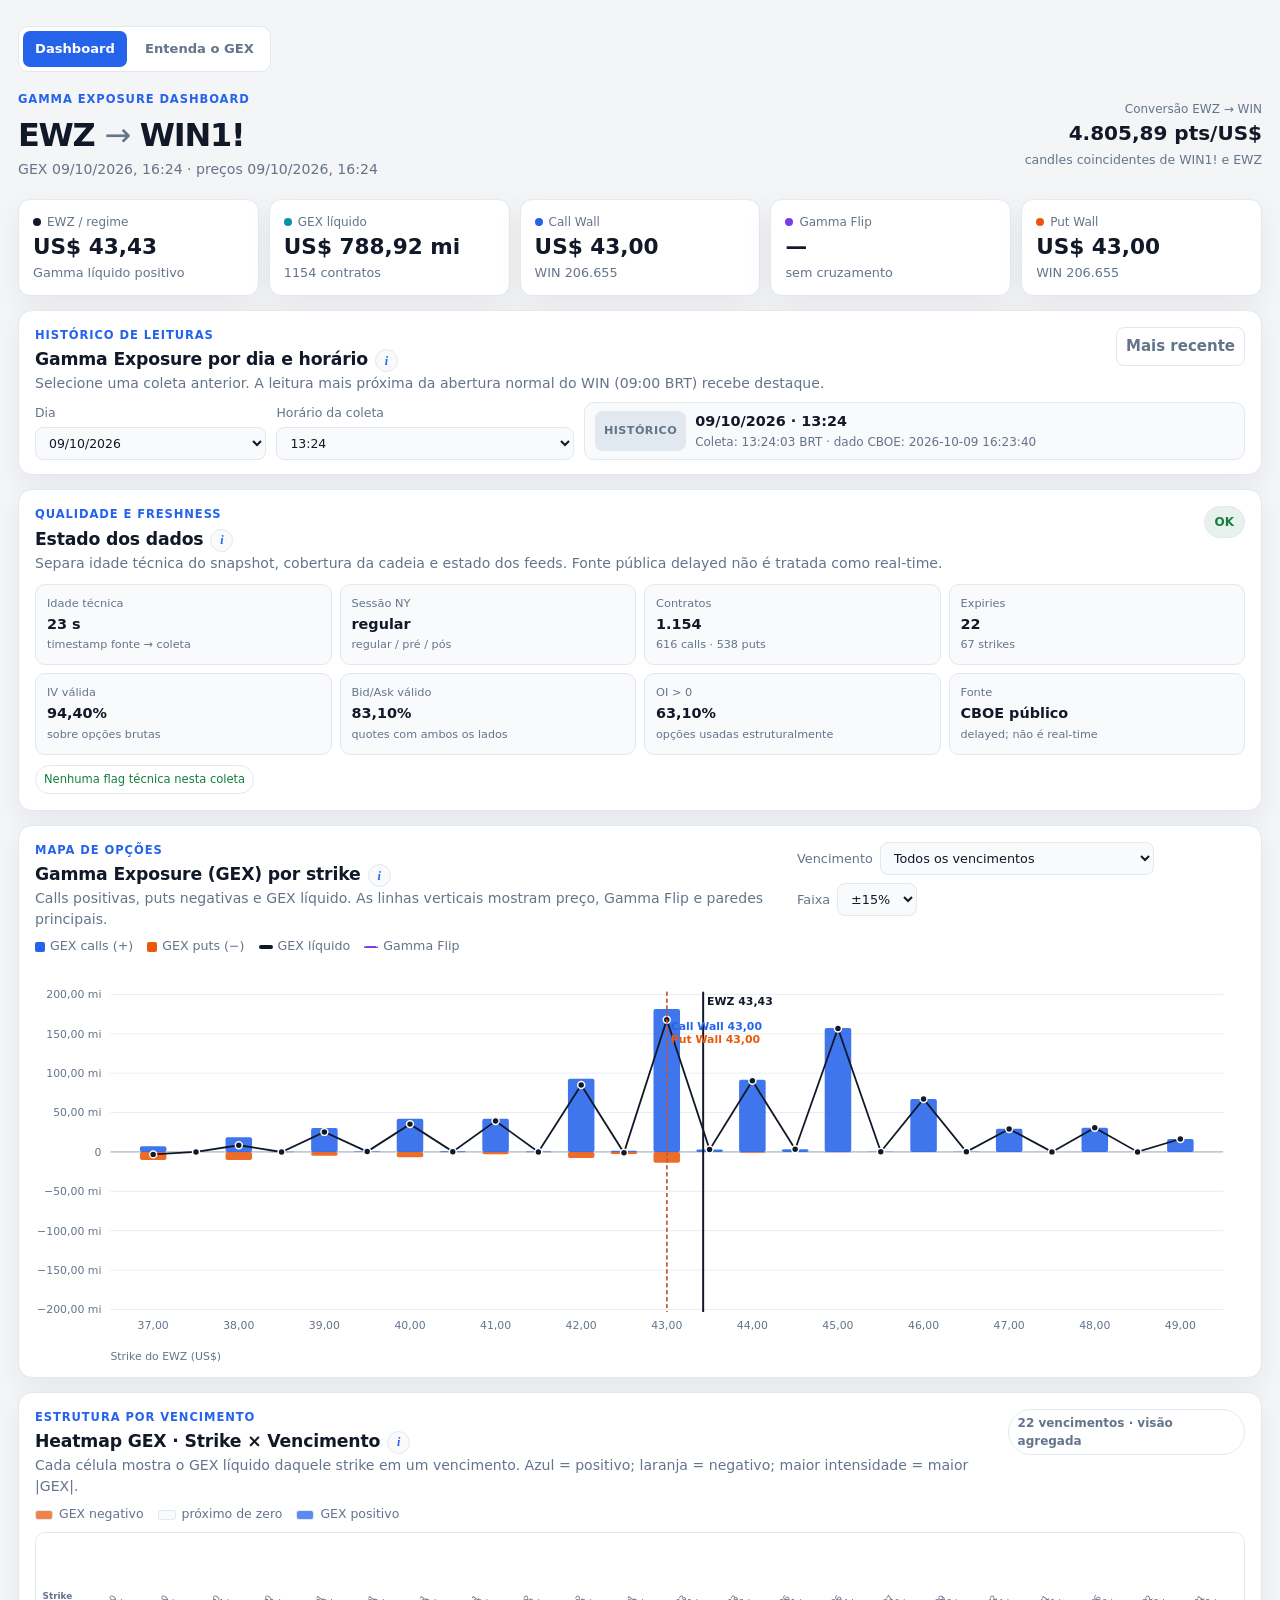
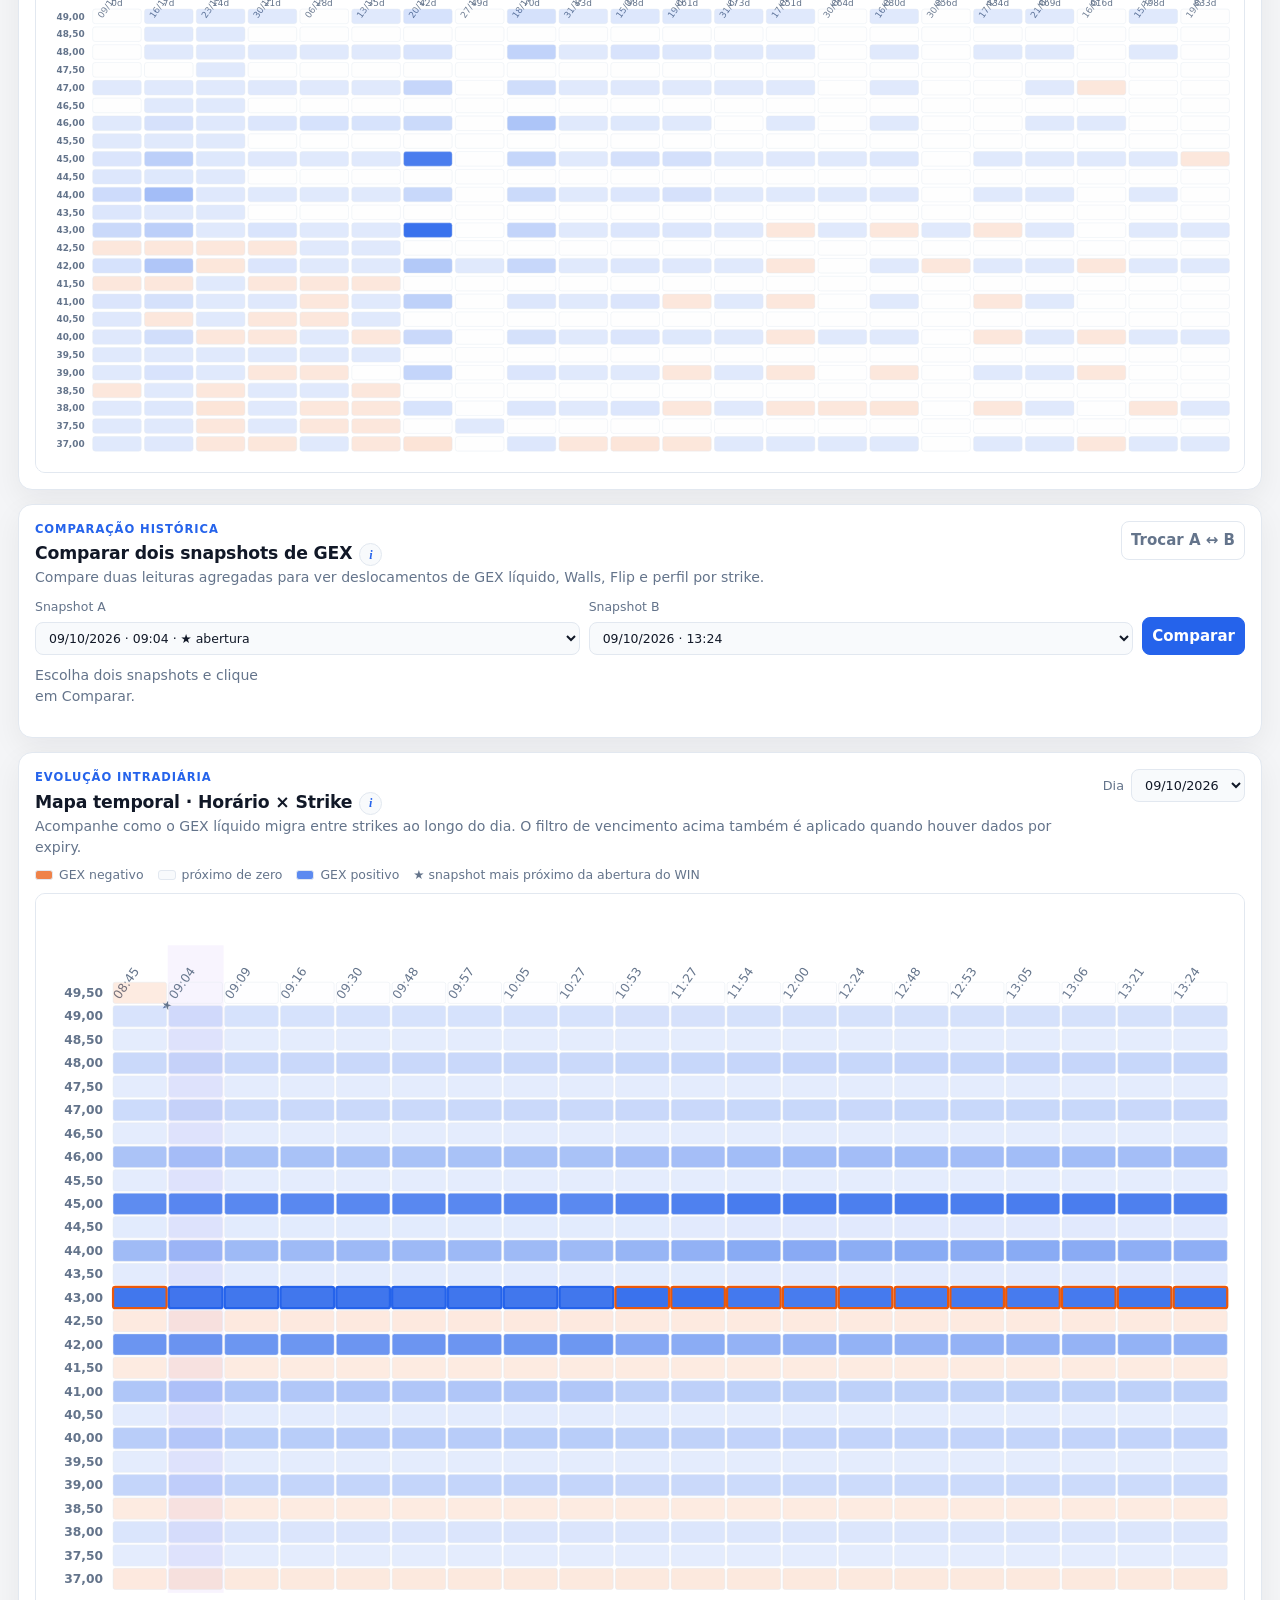
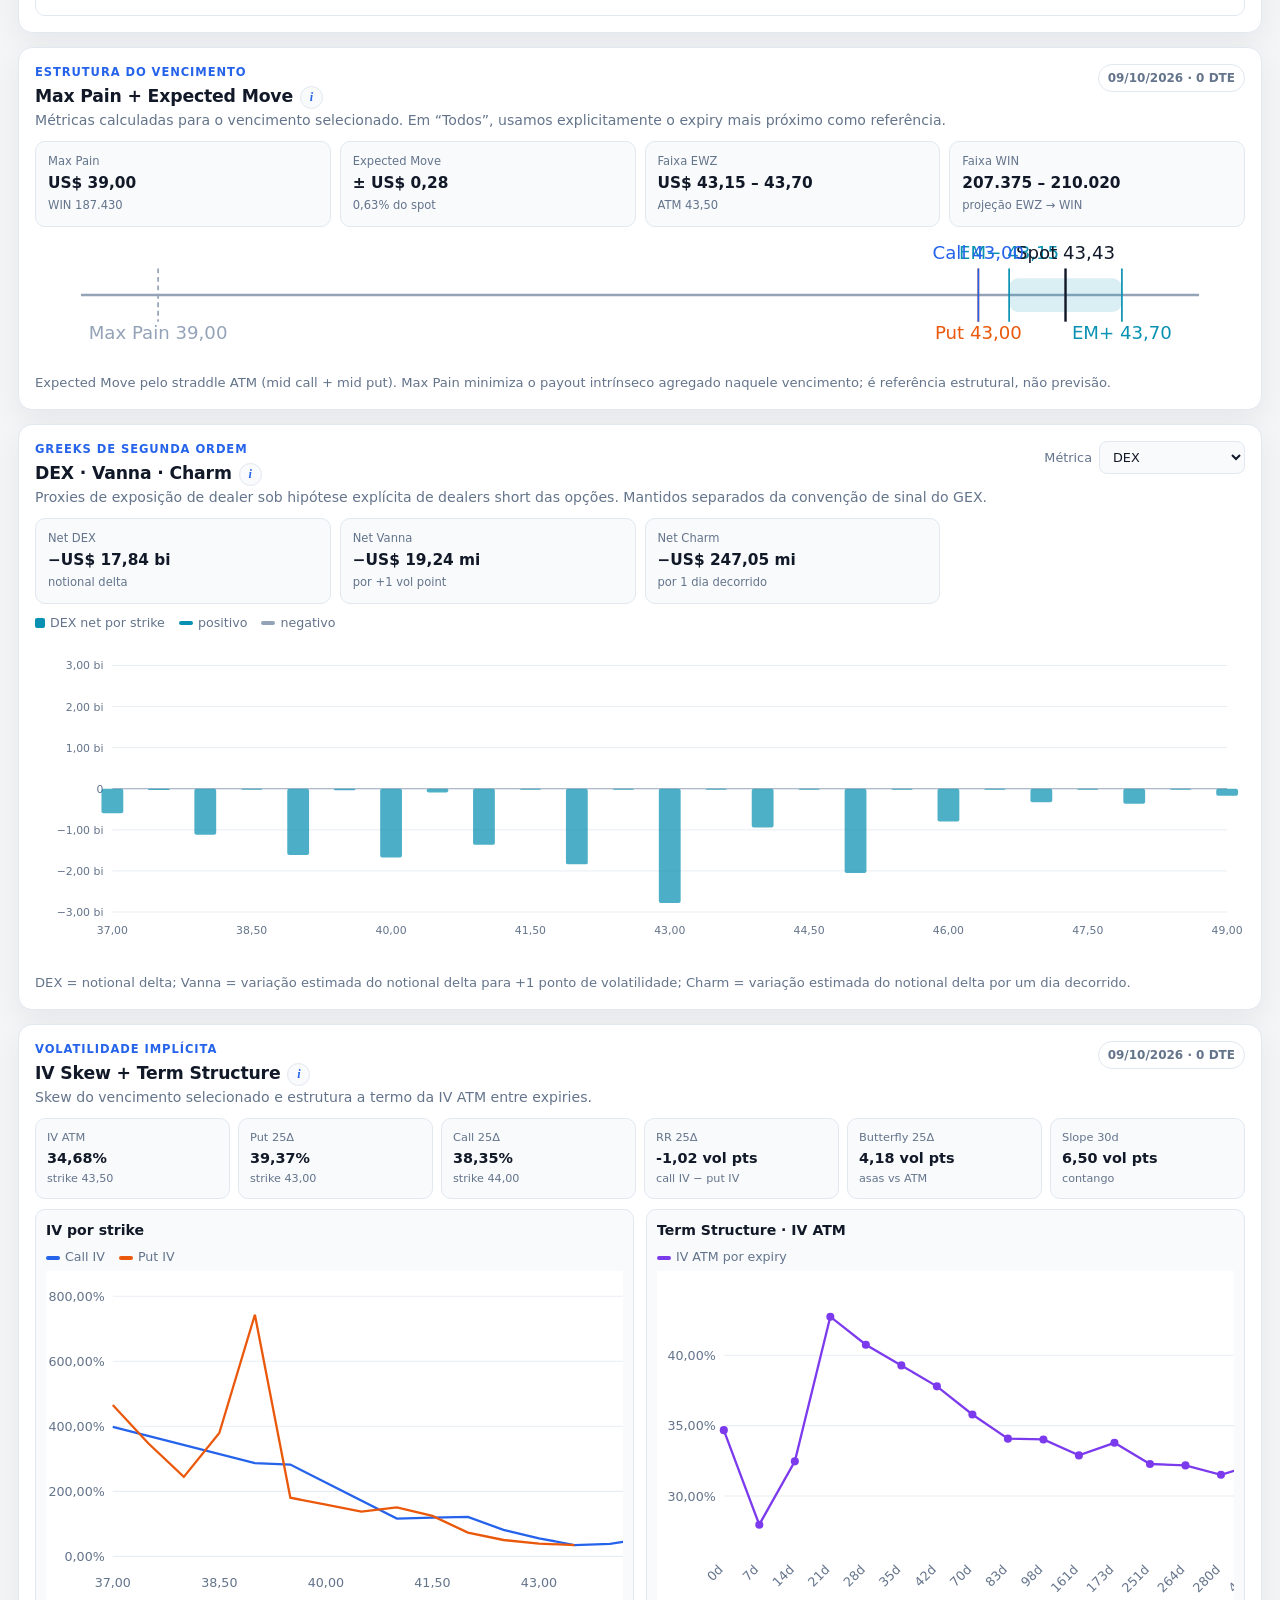
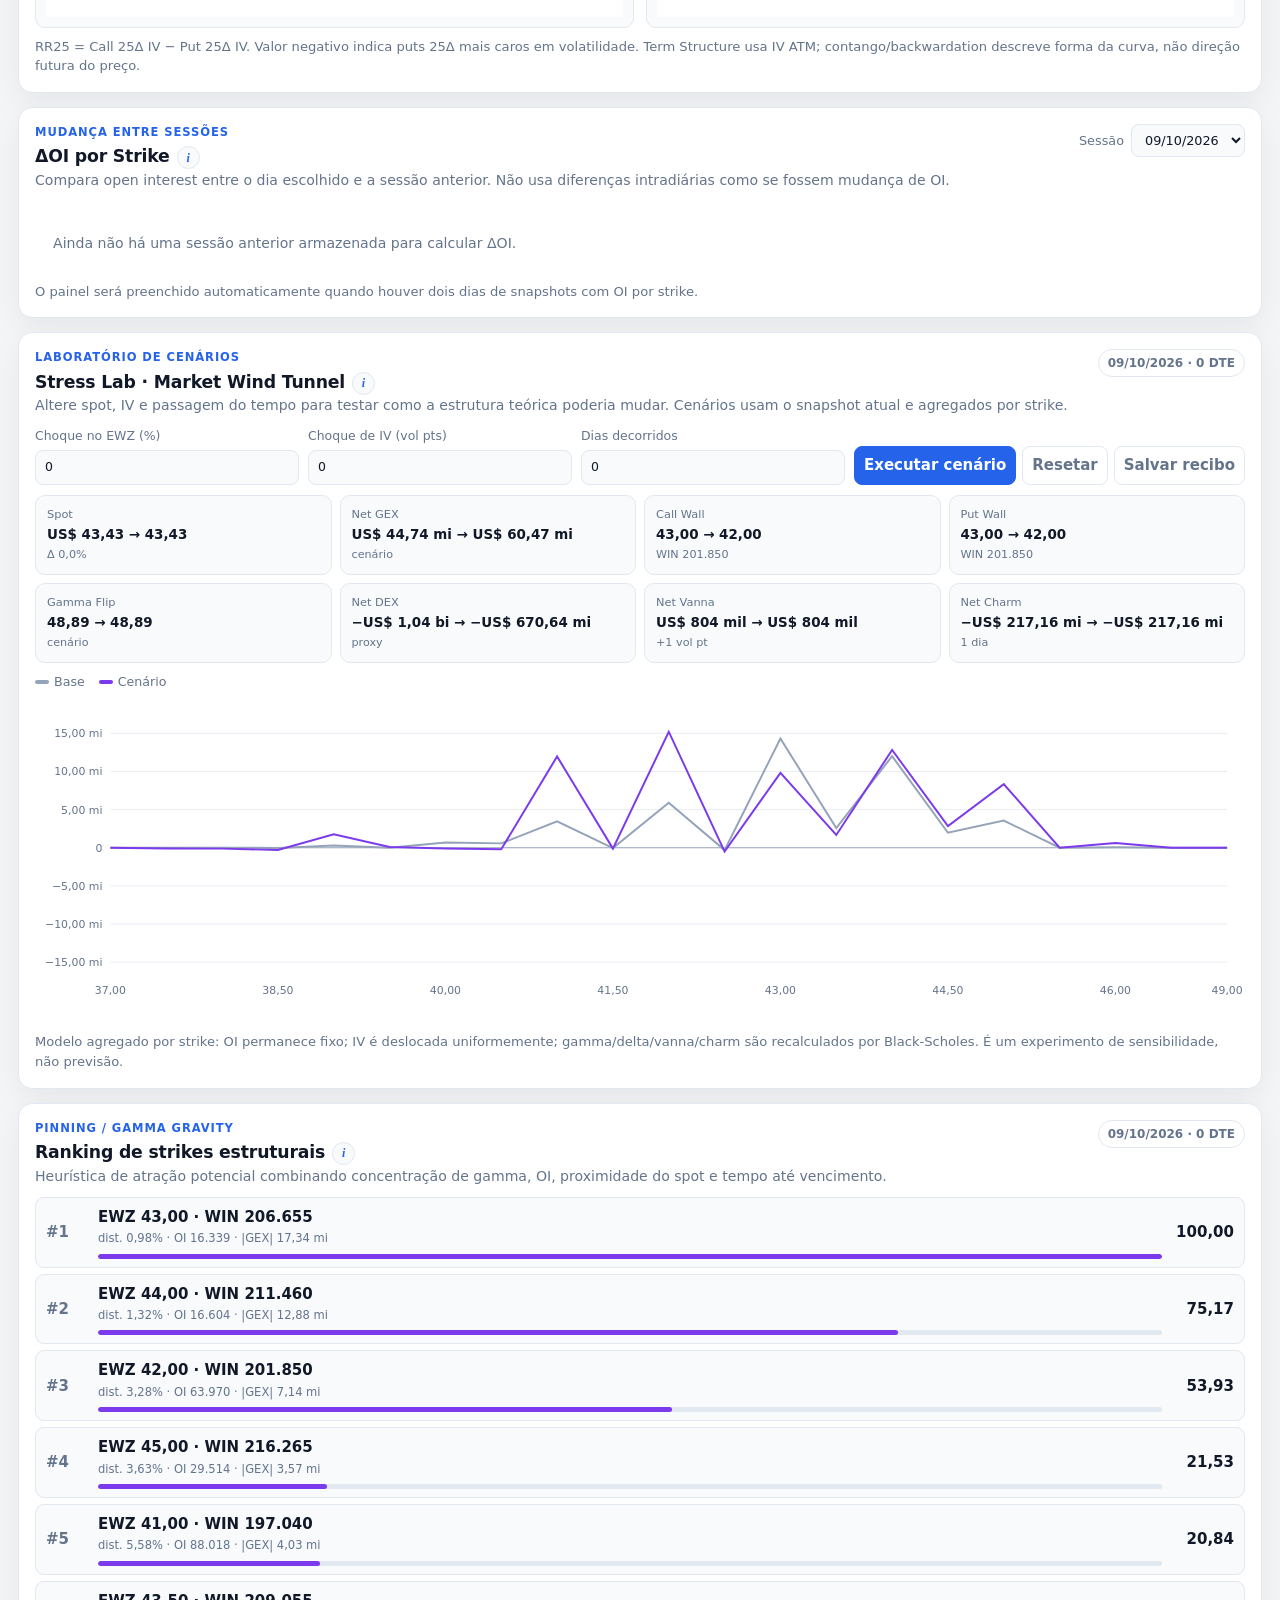
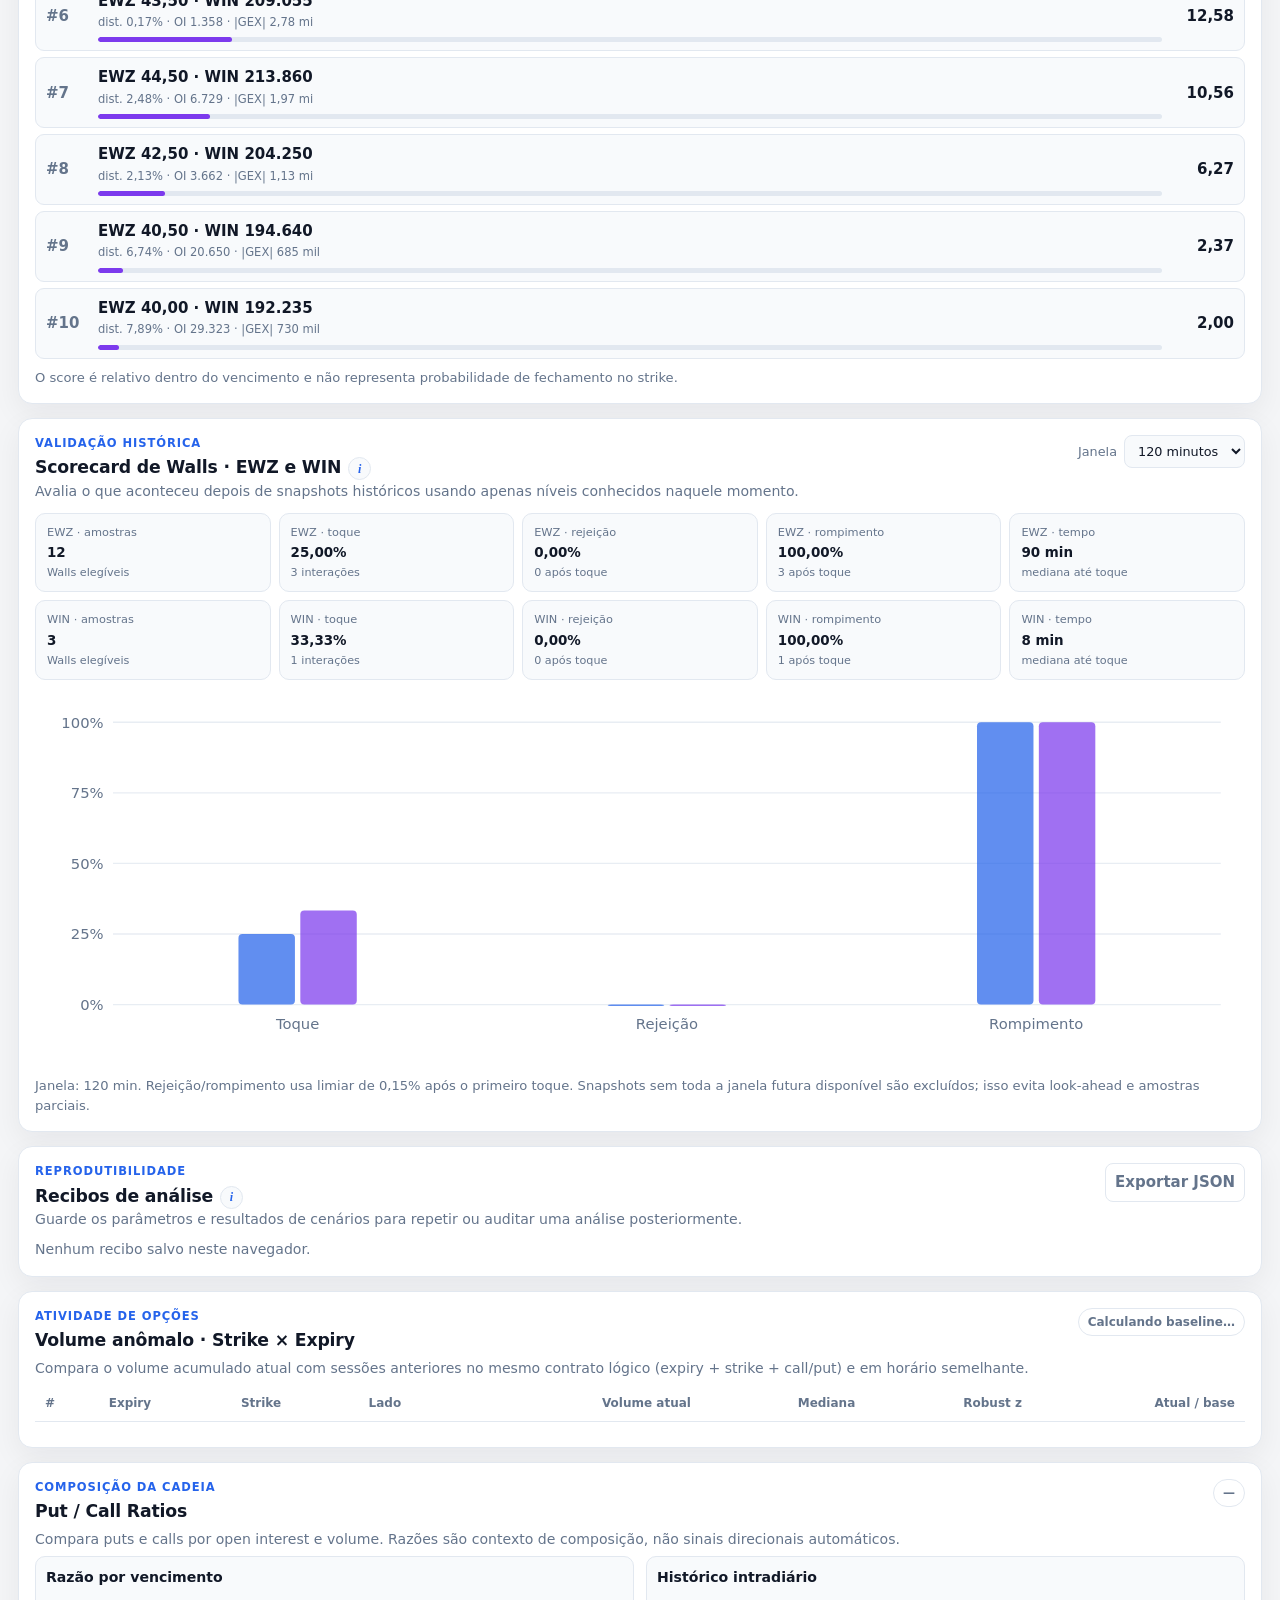
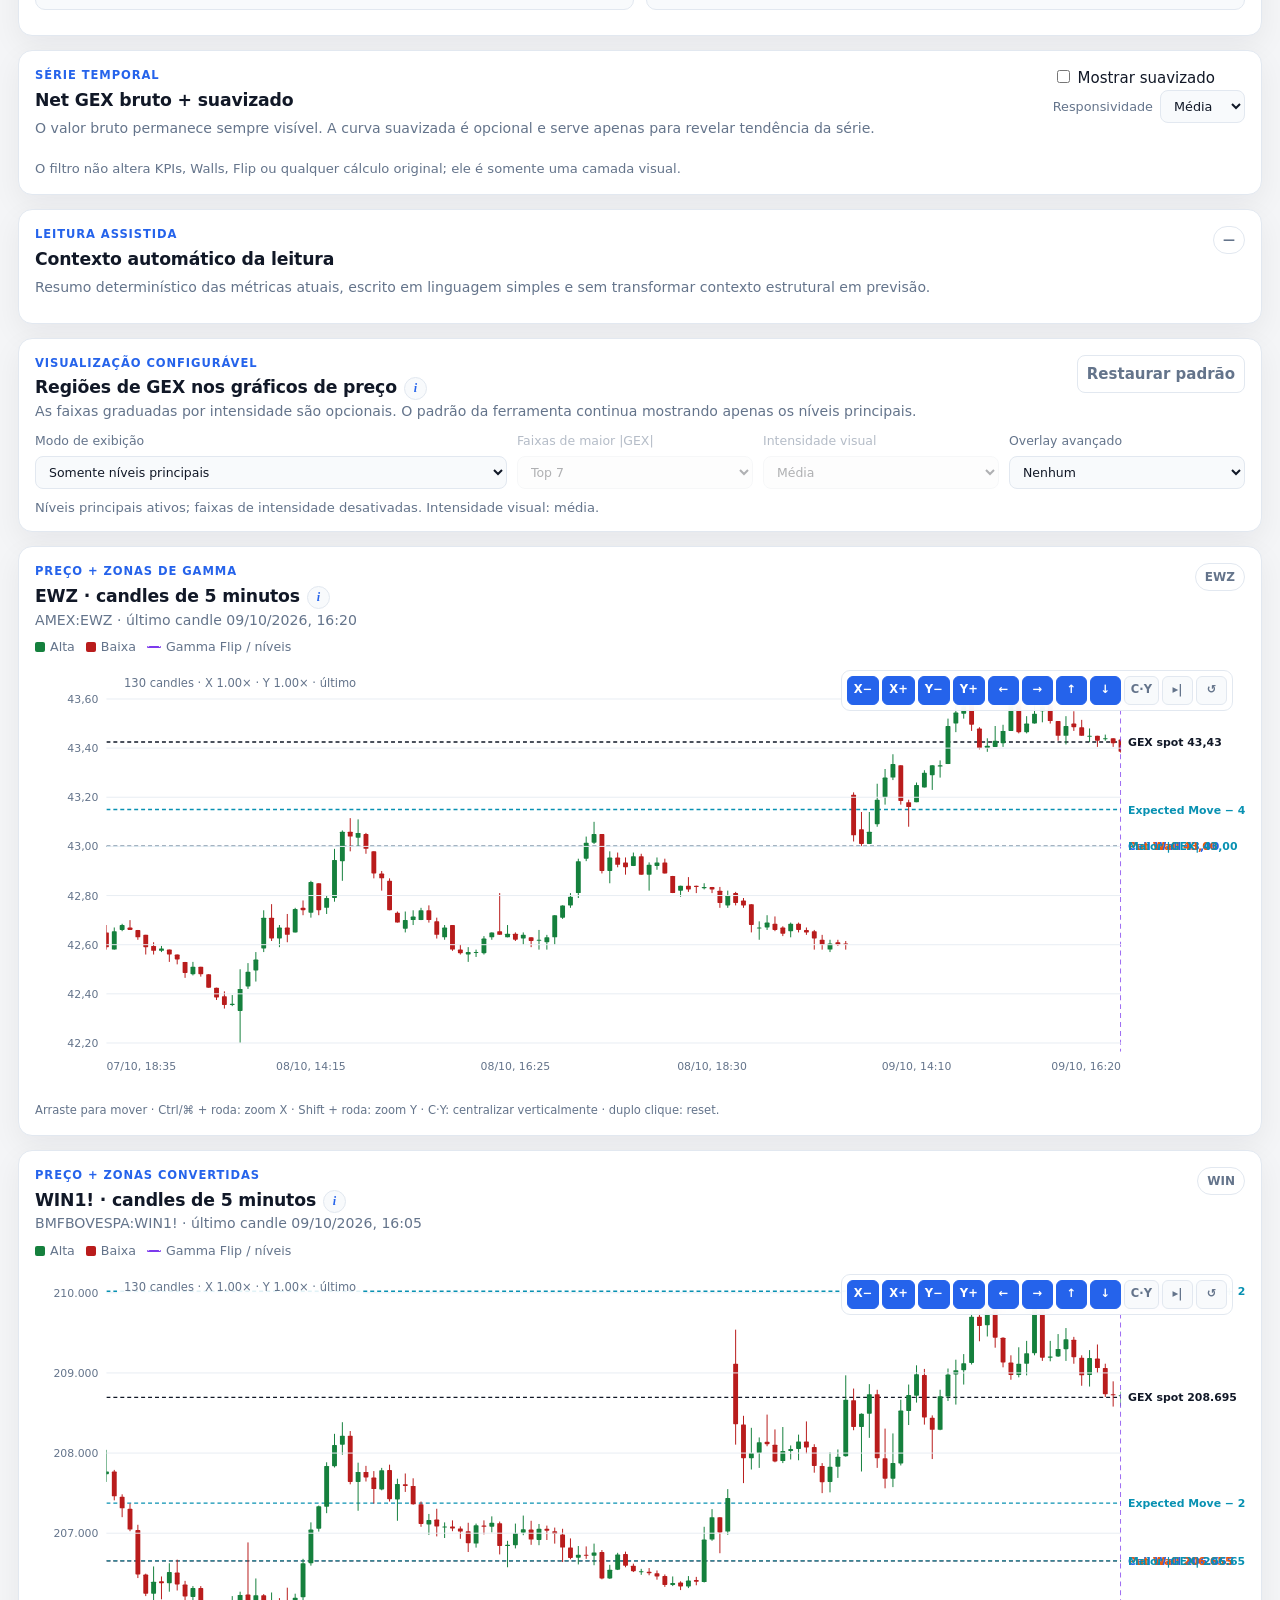
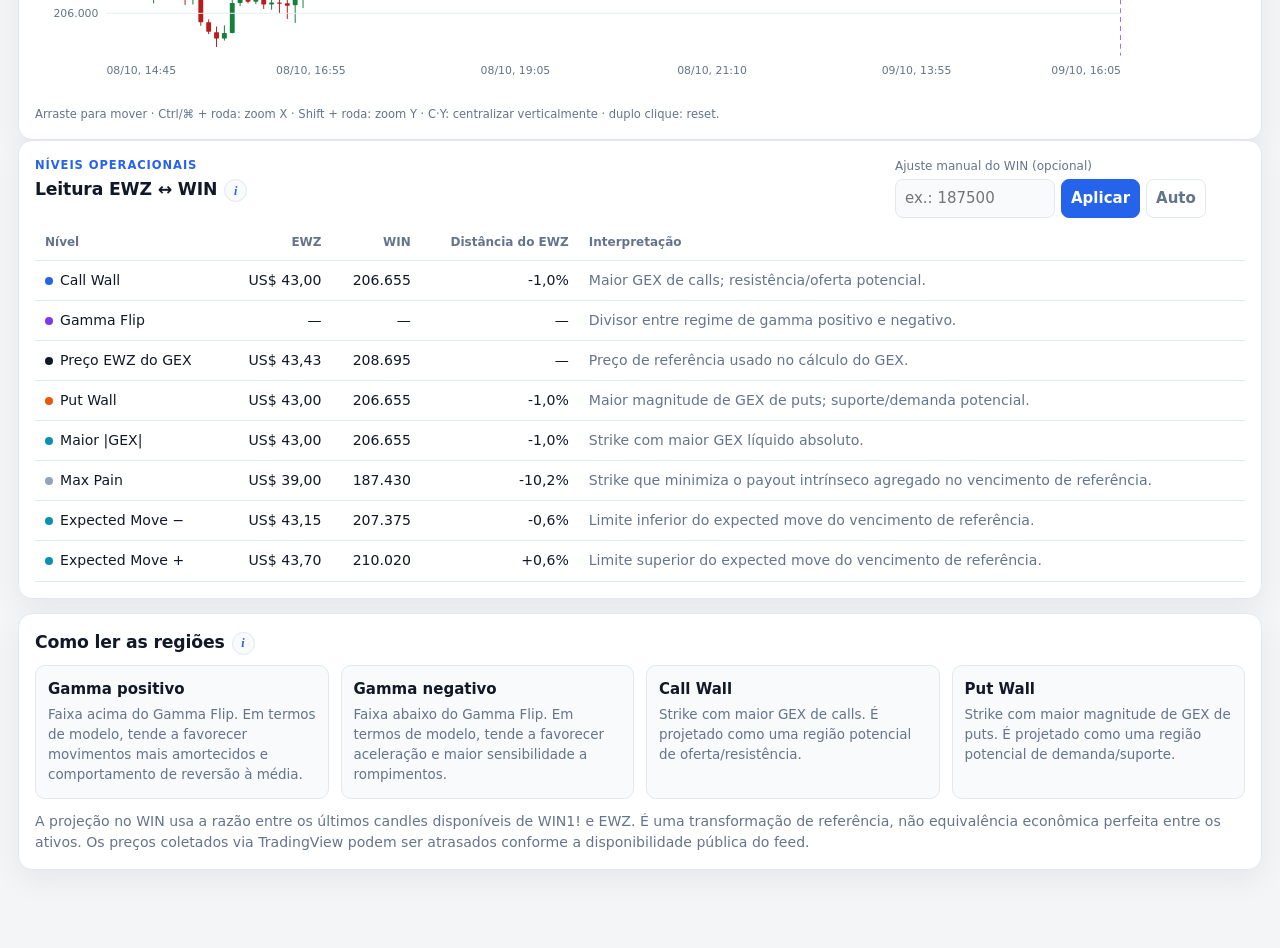
==== commit ddbf780f: "feat: adicionar painéis B6 B7 C3 C4" ====
--- a/docs/index.html
+++ b/docs/index.html
@@ -310,6 +310,87 @@
       <button type="button" class="ghost" id="exportReceiptsBtn">Exportar JSON</button>
     </div>
     <div class="receipts-list" id="receiptsList"></div>
+  </section>
+
+  <section class="card volume-anomaly-card" data-help="volume-anomaly">
+    <div class="card-head">
+      <div>
+        <p class="section-kicker">Atividade de opções</p>
+        <h2>Volume anômalo · Strike × Expiry</h2>
+        <p class="note">Compara o volume acumulado atual com sessões anteriores no mesmo contrato lógico (expiry + strike + call/put) e em horário semelhante.</p>
+      </div>
+      <span class="pill" id="volumeBaselineBadge">Calculando baseline…</span>
+    </div>
+    <div class="volume-anomaly-summary" id="volumeAnomalySummary"></div>
+    <div class="table-scroll">
+      <table id="volumeAnomalyTable">
+        <thead><tr><th>#</th><th>Expiry</th><th>Strike</th><th>Lado</th><th class="num">Volume atual</th><th class="num">Mediana</th><th class="num">Robust z</th><th class="num">Atual / base</th></tr></thead>
+        <tbody></tbody>
+      </table>
+    </div>
+    <p class="config-hint" id="volumeAnomalyNote"></p>
+  </section>
+
+  <section class="card putcall-card" data-help="put-call">
+    <div class="card-head">
+      <div>
+        <p class="section-kicker">Composição da cadeia</p>
+        <h2>Put / Call Ratios</h2>
+        <p class="note">Compara puts e calls por open interest e volume. Razões são contexto de composição, não sinais direcionais automáticos.</p>
+      </div>
+      <span class="pill" id="putCallScopeBadge">—</span>
+    </div>
+    <div class="putcall-kpis" id="putCallKpis"></div>
+    <div class="dual-chart-grid">
+      <div>
+        <h3>Razão por vencimento</h3>
+        <div class="legend" id="putCallExpiryLegend"></div>
+        <div class="chart ratio-chart" id="putCallExpiryChart"></div>
+      </div>
+      <div>
+        <h3>Histórico intradiário</h3>
+        <div class="legend" id="putCallHistoryLegend"></div>
+        <div class="chart ratio-chart" id="putCallHistoryChart"></div>
+      </div>
+    </div>
+    <p class="config-hint" id="putCallNote"></p>
+  </section>
+
+  <section class="card smoothing-card" data-help="gex-smoothing">
+    <div class="card-head">
+      <div>
+        <p class="section-kicker">Série temporal</p>
+        <h2>Net GEX bruto + suavizado</h2>
+        <p class="note">O valor bruto permanece sempre visível. A curva suavizada é opcional e serve apenas para revelar tendência da série.</p>
+      </div>
+      <div class="smoothing-controls">
+        <label class="check-label"><input type="checkbox" id="gexSmoothToggle"> Mostrar suavizado</label>
+        <label class="sel">Responsividade
+          <select id="gexSmoothSpeed">
+            <option value="slow">Lenta</option>
+            <option value="medium" selected>Média</option>
+            <option value="fast">Rápida</option>
+          </select>
+        </label>
+      </div>
+    </div>
+    <div class="smoothing-status" id="smoothingStatus"></div>
+    <div class="legend" id="smoothingLegend"></div>
+    <div class="chart smoothing-chart" id="gexSmoothingChart"></div>
+    <p class="config-hint">O filtro não altera KPIs, Walls, Flip ou qualquer cálculo original; ele é somente uma camada visual.</p>
+  </section>
+
+  <section class="card auto-context-card" data-help="auto-context">
+    <div class="card-head">
+      <div>
+        <p class="section-kicker">Leitura assistida</p>
+        <h2>Contexto automático da leitura</h2>
+        <p class="note">Resumo determinístico das métricas atuais, escrito em linguagem simples e sem transformar contexto estrutural em previsão.</p>
+      </div>
+      <span class="pill" id="contextScopeBadge">—</span>
+    </div>
+    <div class="context-list" id="autoContextList"></div>
+    <p class="config-hint" id="autoContextNote"></p>
   </section>
 
   <section class="card display-config" data-help="display-settings">
--- a/docs/style.css
+++ b/docs/style.css
@@ -139,6 +139,46 @@
 .iv-chart{background:var(--surface)}
 .oi-summary{display:grid;grid-template-columns:repeat(3,1fr);gap:8px;margin:10px 0}
 .oi-chart{margin-top:4px}
+
+/* Contextual education / info icons */
+[data-help]{position:relative}
+.info-icon{display:inline-flex;align-items:center;justify-content:center;width:23px;height:23px;min-width:23px;padding:0;margin-left:7px;border-radius:50%;border:1px solid var(--border);background:var(--surface-2);color:var(--blue);font:800 italic .76rem/1 Georgia,serif;vertical-align:middle;box-shadow:none}
+.info-icon:hover{background:color-mix(in srgb,var(--blue) 10%,var(--surface));border-color:color-mix(in srgb,var(--blue) 45%,var(--border));transform:none}
+.info-icon-float{position:absolute;right:8px;top:8px;margin:0;z-index:3}
+.heading-with-info{display:inline}
+.info-modal-backdrop{position:fixed;inset:0;z-index:1000;background:rgba(4,9,18,.62);display:flex;align-items:center;justify-content:center;padding:18px}
+.info-modal-backdrop[hidden]{display:none}
+.info-modal{position:relative;width:min(680px,100%);max-height:min(82vh,760px);overflow:auto;background:var(--surface);border:1px solid var(--border);border-radius:16px;padding:22px;box-shadow:0 24px 80px rgba(0,0,0,.35)}
+.info-modal h2{margin:2px 38px 14px 0;font-size:1.35rem}.info-modal h3{font-size:.88rem;margin:0 0 5px}.info-modal p{margin:0;color:var(--muted)}
+.info-modal-close{position:absolute;right:12px;top:12px;width:34px;height:34px;min-width:34px;padding:0;border-radius:50%;background:var(--surface-2);color:var(--text);border:1px solid var(--border);font-size:1.35rem;line-height:1}
+.info-modal-block{padding:12px 0;border-top:1px solid var(--border)}.info-modal-block.caution{border-left:3px solid var(--orange);padding-left:12px}
+.info-more{display:inline-flex;margin-top:12px;color:var(--blue);font-weight:700;text-decoration:none}.modal-open{overflow:hidden}
+
+/* Stress Lab */
+.stress-controls{display:grid;grid-template-columns:repeat(3,minmax(130px,1fr)) auto;gap:9px;align-items:end;margin:10px 0}
+.stress-controls label{display:flex;flex-direction:column;gap:5px;color:var(--muted);font-size:.78rem}
+.stress-actions{display:flex;gap:6px;flex-wrap:wrap}
+.stress-summary{display:grid;grid-template-columns:repeat(4,1fr);gap:8px;margin:10px 0}
+.stress-metric,.scorecard-metric{padding:10px 11px;border:1px solid var(--border);border-radius:10px;background:var(--surface-2);min-width:0}
+.stress-metric span,.stress-metric strong,.stress-metric small,.scorecard-metric span,.scorecard-metric strong,.scorecard-metric small{display:block}
+.stress-metric span,.scorecard-metric span{font-size:.71rem;color:var(--muted)}
+.stress-metric strong,.scorecard-metric strong{font-size:.84rem;margin-top:2px;white-space:nowrap;overflow:hidden;text-overflow:ellipsis}
+.stress-metric small,.scorecard-metric small{font-size:.7rem;color:var(--muted);margin-top:2px}
+.stress-chart{margin-top:4px}
+
+/* Pinning */
+.pinning-list{display:grid;gap:6px;margin-top:10px}.pinning-row{display:grid;grid-template-columns:42px 1fr 62px;align-items:center;gap:10px;padding:8px 10px;border:1px solid var(--border);border-radius:9px;background:var(--surface-2)}
+.pin-rank{font-weight:800;color:var(--muted);font-variant-numeric:tabular-nums}.pin-main strong,.pin-main small{display:block}.pin-main small{color:var(--muted);font-size:.72rem;margin-top:2px}
+.pin-bar{height:5px;background:var(--border);border-radius:999px;margin-top:6px;overflow:hidden}.pin-bar i{display:block;height:100%;background:var(--purple);border-radius:999px}
+.pin-score{text-align:right;font-weight:800;font-variant-numeric:tabular-nums}
+
+/* Historical scorecard */
+.scorecard-grid{display:grid;grid-template-columns:repeat(5,1fr);gap:8px;margin:10px 0}.scorecard-chart{margin-top:4px}
+
+/* Receipts */
+.receipts-list{display:grid;gap:7px;margin-top:8px}.receipt-row{display:flex;align-items:center;justify-content:space-between;gap:10px;padding:9px 10px;border:1px solid var(--border);border-radius:9px;background:var(--surface-2)}
+.receipt-meta strong,.receipt-meta small{display:block}.receipt-meta small{color:var(--muted);font-size:.74rem;margin-top:2px}.receipt-actions{display:flex;gap:5px;flex-wrap:wrap}
+.receipt-actions button{min-height:30px;padding:5px 8px;font-size:.72rem}
 .display-config{padding-bottom:14px}
 .display-controls{display:grid;grid-template-columns:2fr 1fr 1fr 1fr;gap:10px;margin-top:10px}
 .display-controls label{display:flex;flex-direction:column;gap:5px;color:var(--muted);font-size:.78rem}
@@ -178,8 +218,8 @@
 .tip{position:fixed;z-index:20;pointer-events:none;max-width:280px;background:var(--surface);color:var(--text);border:1px solid var(--border);
   border-radius:9px;padding:8px 10px;font-size:.8rem;box-shadow:0 8px 25px rgba(0,0,0,.2);font-variant-numeric:tabular-nums}
 .tip b{display:block;margin-bottom:3px}.tip .r{display:flex;justify-content:space-between;gap:18px;color:var(--muted)}.tip .r span:last-child{color:var(--text)}
-@media(max-width:1000px){.quality-grid{grid-template-columns:repeat(2,1fr)}.iv-kpis{grid-template-columns:repeat(3,1fr)}.dual-chart-grid{grid-template-columns:1fr}.structure-kpis,.advanced-kpis{grid-template-columns:repeat(2,1fr)}.compare-summary{grid-template-columns:repeat(3,1fr)}.lesson-grid-3{grid-template-columns:1fr 1fr}.kpis{grid-template-columns:repeat(3,1fr)}.snapshot-controls{grid-template-columns:1fr 1fr}.snapshot-summary{grid-column:1/-1}.display-controls{grid-template-columns:1fr 1fr 1fr}.explain-grid{grid-template-columns:repeat(2,1fr)}}
-@media(max-width:720px){.quality-grid,.iv-kpis,.oi-summary{grid-template-columns:1fr 1fr}.structure-kpis,.advanced-kpis{grid-template-columns:1fr 1fr}.compare-controls{grid-template-columns:1fr}.compare-summary{grid-template-columns:1fr 1fr}.gex-card-controls{width:100%;align-items:stretch}.gex-card-controls .sel{justify-content:space-between}.lesson-grid-3,.lesson-grid-2,.regime-compare,.myth-grid,.glossary{grid-template-columns:1fr}.glossary>div{grid-template-columns:105px 1fr}.site-nav{width:100%}.site-nav a{flex:1;justify-content:center}.guide-hero h1{font-size:1.65rem}.wrap{padding:18px 10px 46px}.hero{align-items:flex-start;flex-direction:column}.source-box{text-align:left;min-width:0}
+@media(max-width:1000px){.stress-controls{grid-template-columns:repeat(2,1fr)}.stress-actions{grid-column:1/-1}.stress-summary{grid-template-columns:repeat(2,1fr)}.scorecard-grid{grid-template-columns:repeat(3,1fr)}.quality-grid{grid-template-columns:repeat(2,1fr)}.iv-kpis{grid-template-columns:repeat(3,1fr)}.dual-chart-grid{grid-template-columns:1fr}.structure-kpis,.advanced-kpis{grid-template-columns:repeat(2,1fr)}.compare-summary{grid-template-columns:repeat(3,1fr)}.lesson-grid-3{grid-template-columns:1fr 1fr}.kpis{grid-template-columns:repeat(3,1fr)}.snapshot-controls{grid-template-columns:1fr 1fr}.snapshot-summary{grid-column:1/-1}.display-controls{grid-template-columns:1fr 1fr 1fr}.explain-grid{grid-template-columns:repeat(2,1fr)}}
+@media(max-width:720px){.stress-controls{grid-template-columns:1fr}.stress-actions{grid-column:auto}.stress-summary,.scorecard-grid{grid-template-columns:1fr 1fr}.receipt-row{align-items:flex-start;flex-direction:column}.quality-grid,.iv-kpis,.oi-summary{grid-template-columns:1fr 1fr}.structure-kpis,.advanced-kpis{grid-template-columns:1fr 1fr}.compare-controls{grid-template-columns:1fr}.compare-summary{grid-template-columns:1fr 1fr}.gex-card-controls{width:100%;align-items:stretch}.gex-card-controls .sel{justify-content:space-between}.lesson-grid-3,.lesson-grid-2,.regime-compare,.myth-grid,.glossary{grid-template-columns:1fr}.glossary>div{grid-template-columns:105px 1fr}.site-nav{width:100%}.site-nav a{flex:1;justify-content:center}.guide-hero h1{font-size:1.65rem}.wrap{padding:18px 10px 46px}.hero{align-items:flex-start;flex-direction:column}.source-box{text-align:left;min-width:0}
   .kpis{grid-template-columns:repeat(2,1fr)}.card-head{flex-direction:column}.snapshot-controls{grid-template-columns:1fr}.snapshot-summary{grid-column:auto}.display-controls{grid-template-columns:1fr}.override{min-width:0;width:100%}.explain-grid{grid-template-columns:1fr}
   .chart-tools-overlay{top:7px;right:8px;max-width:250px}.chart-tool{min-width:34px;min-height:32px}.chart-view-status-overlay{left:76px;top:8px}.chart-help{font-size:.7rem}.chart svg{min-width:700px}}
 @media(max-width:480px){h1{font-size:1.55rem}.kpis{grid-template-columns:1fr 1fr}.kpi .big{font-size:1.12rem}.override>div{flex-wrap:wrap}}
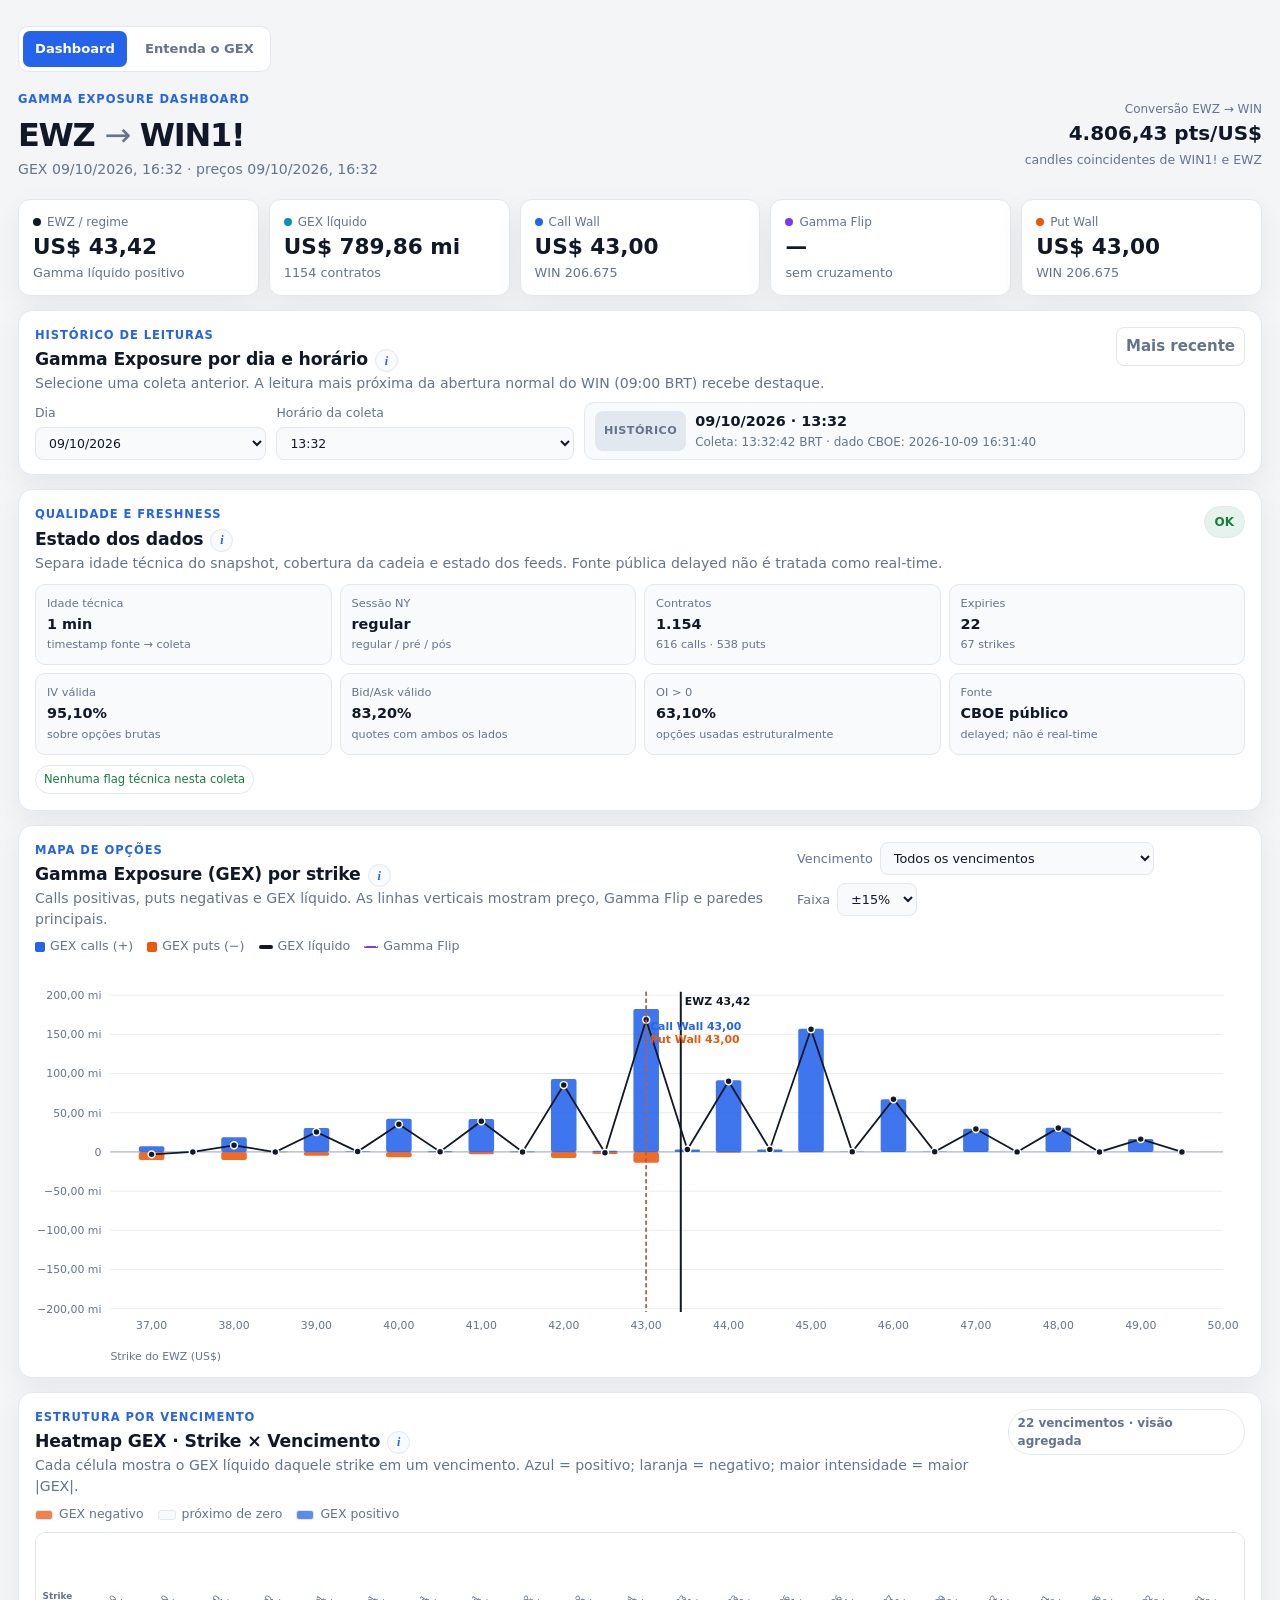
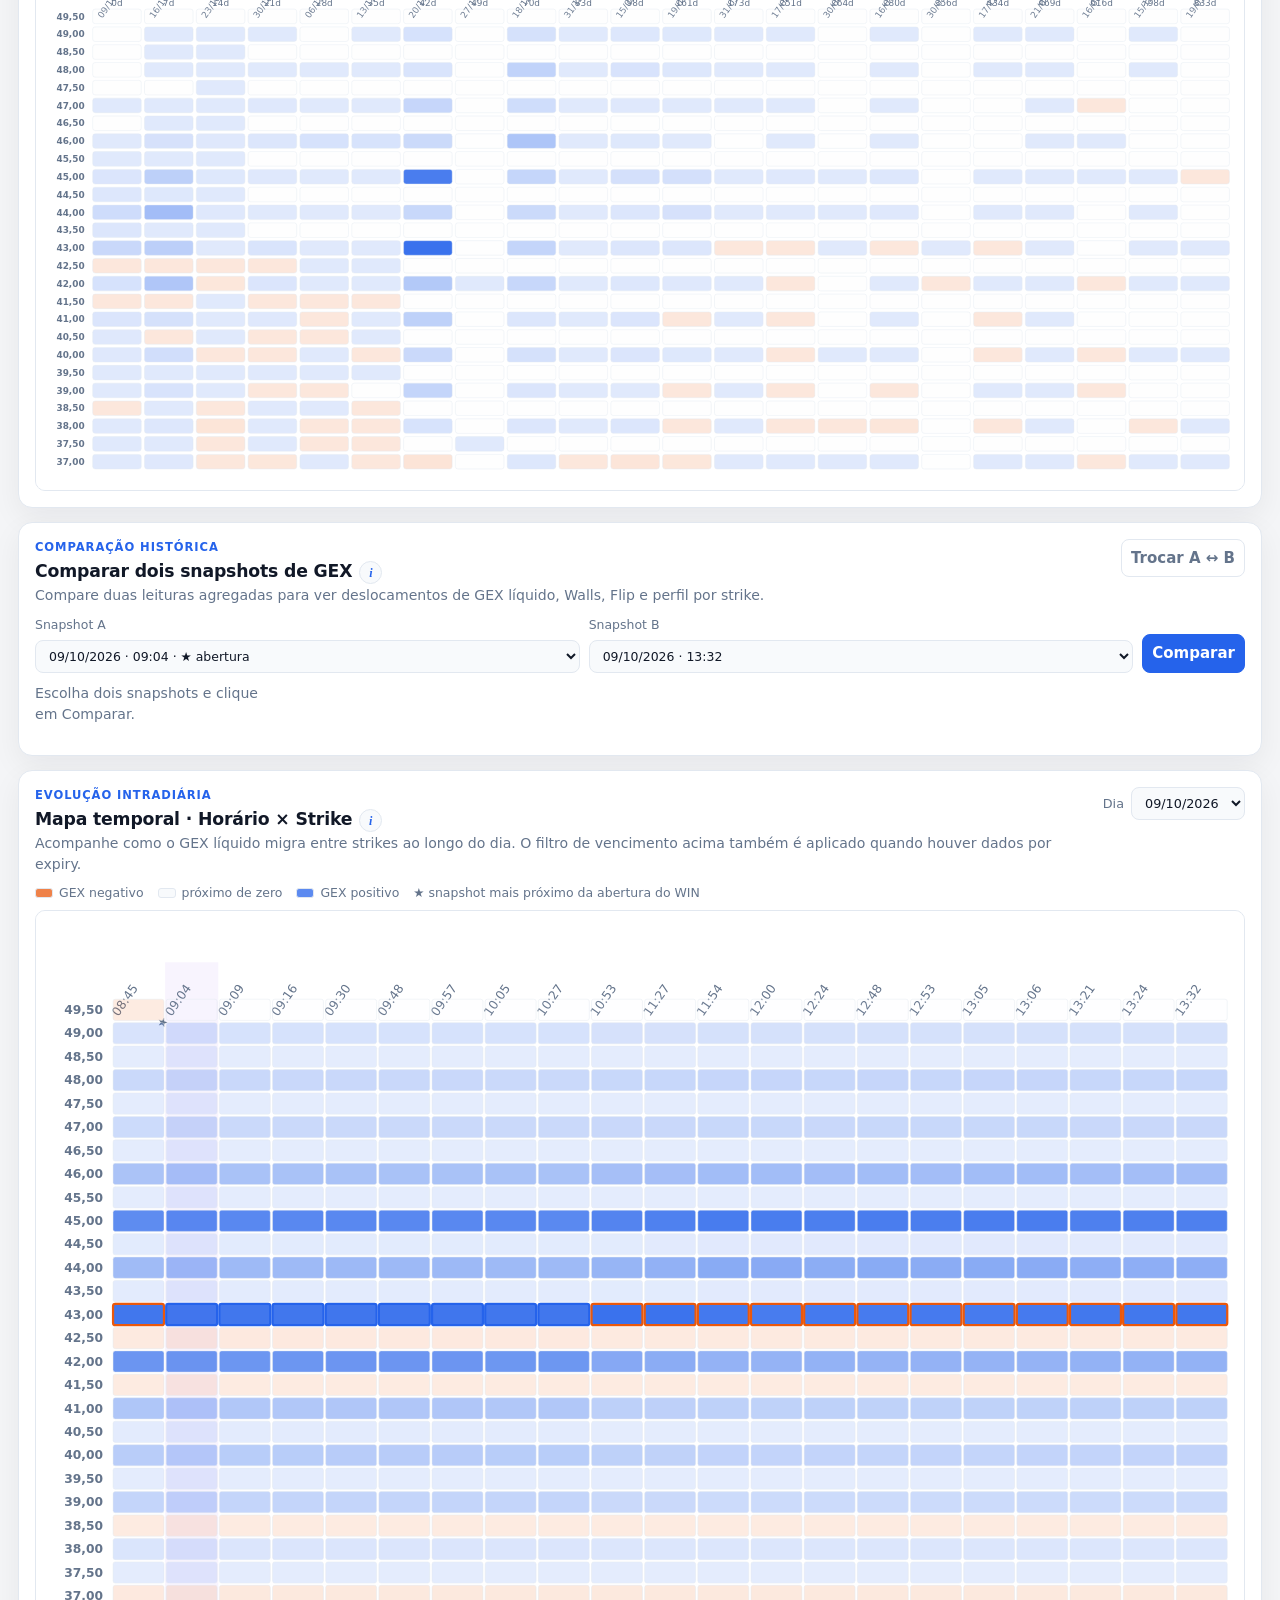
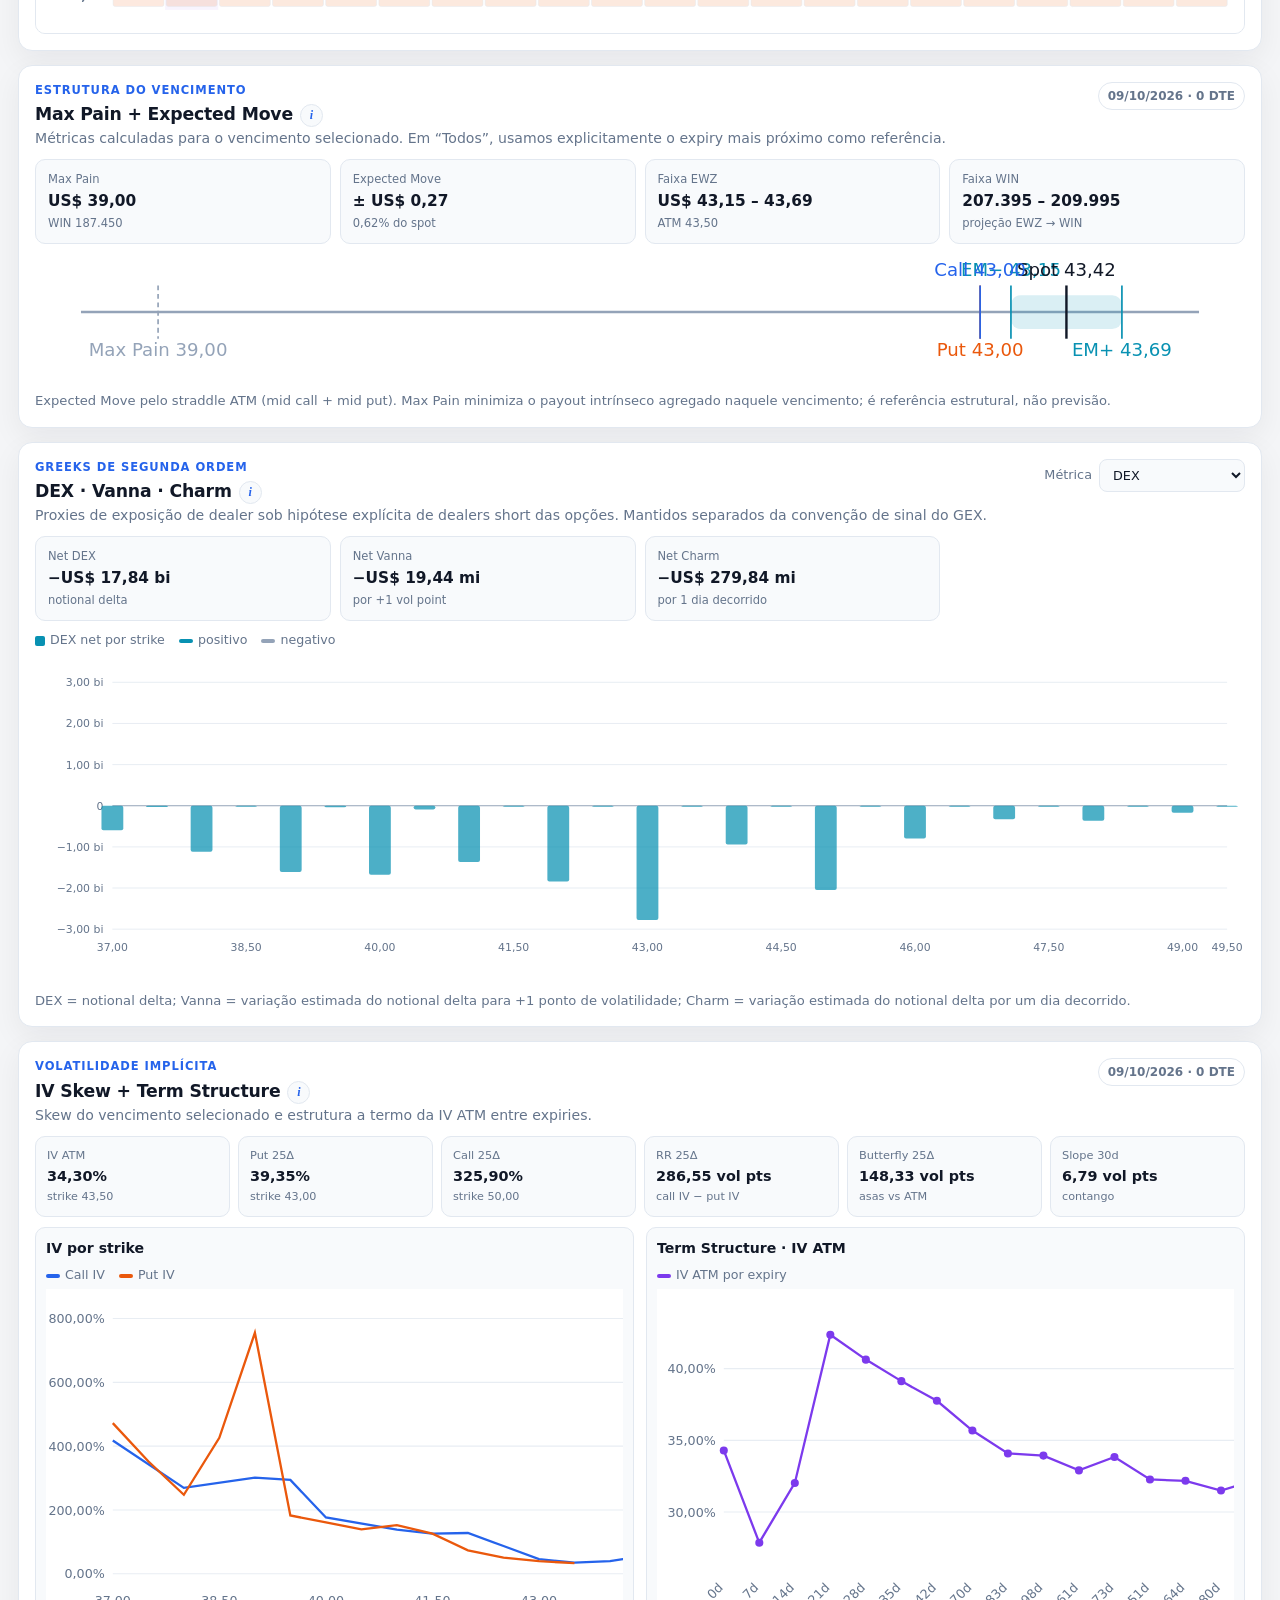
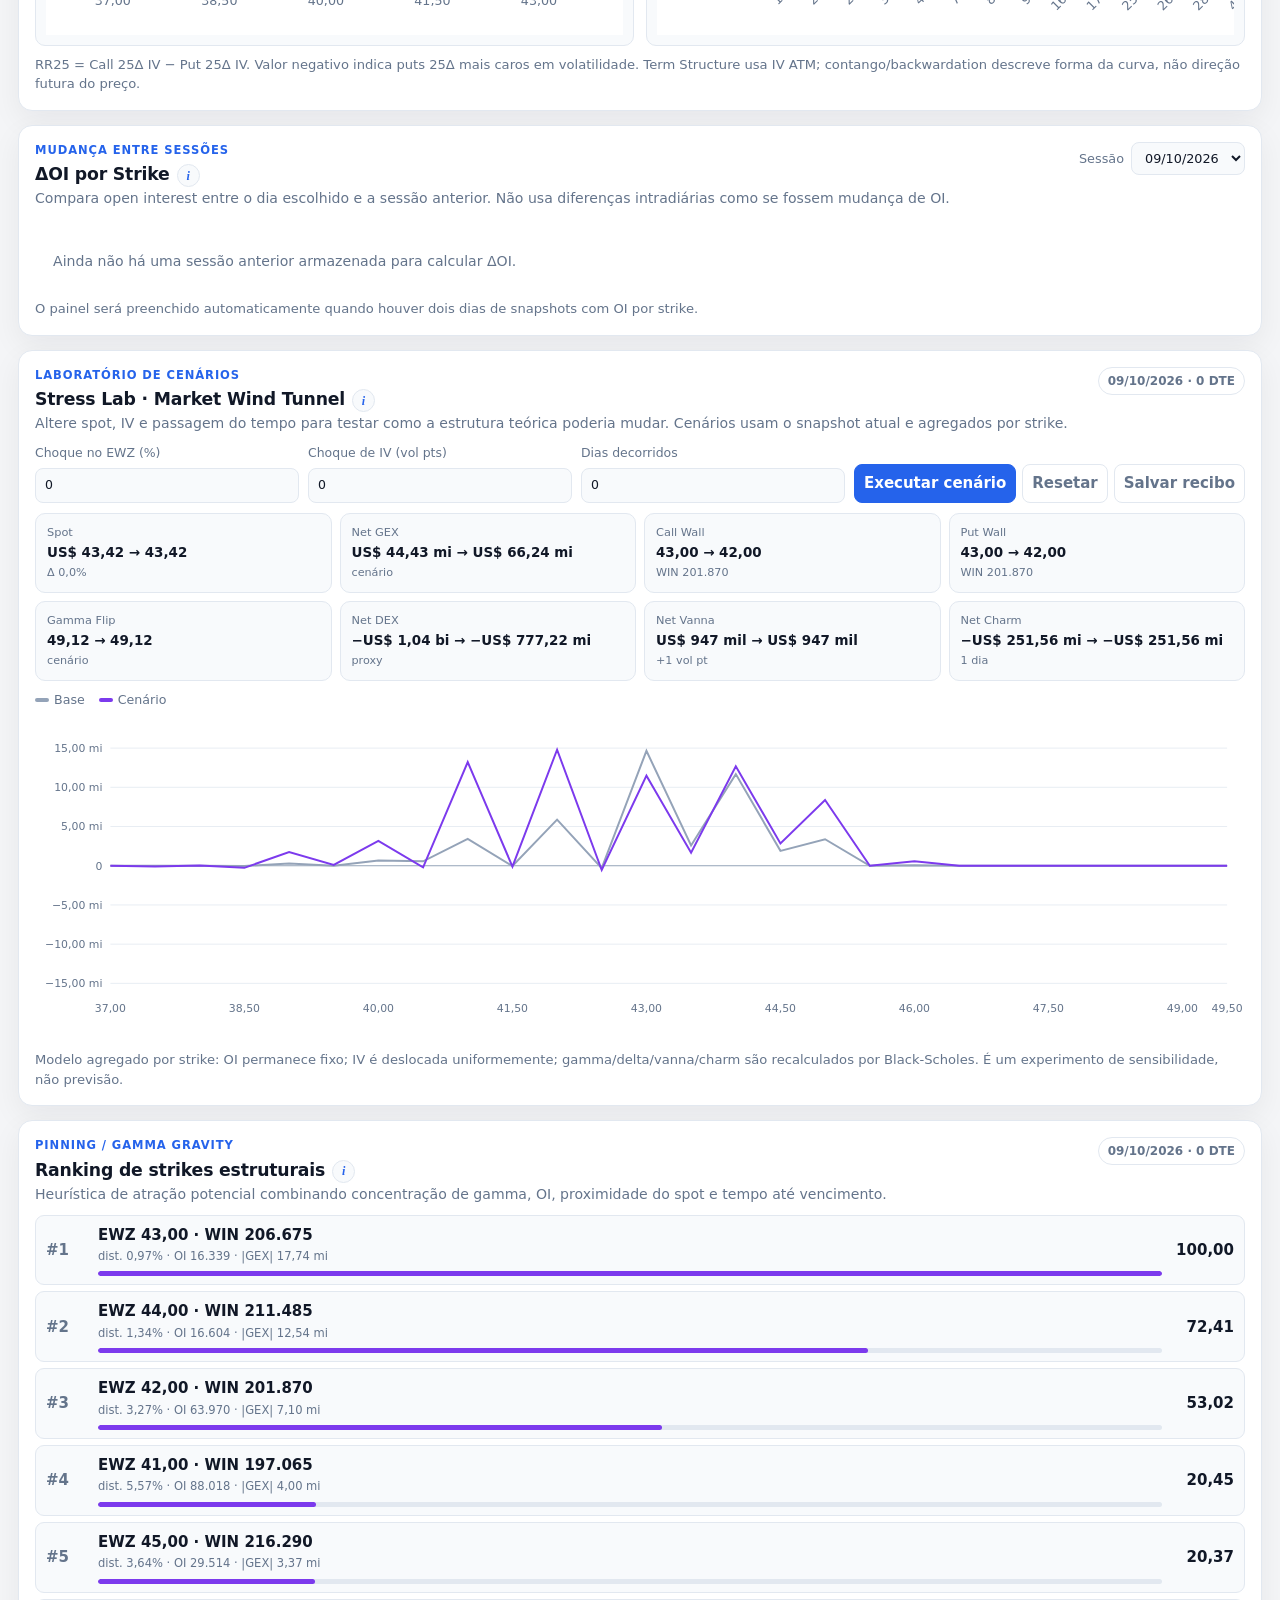
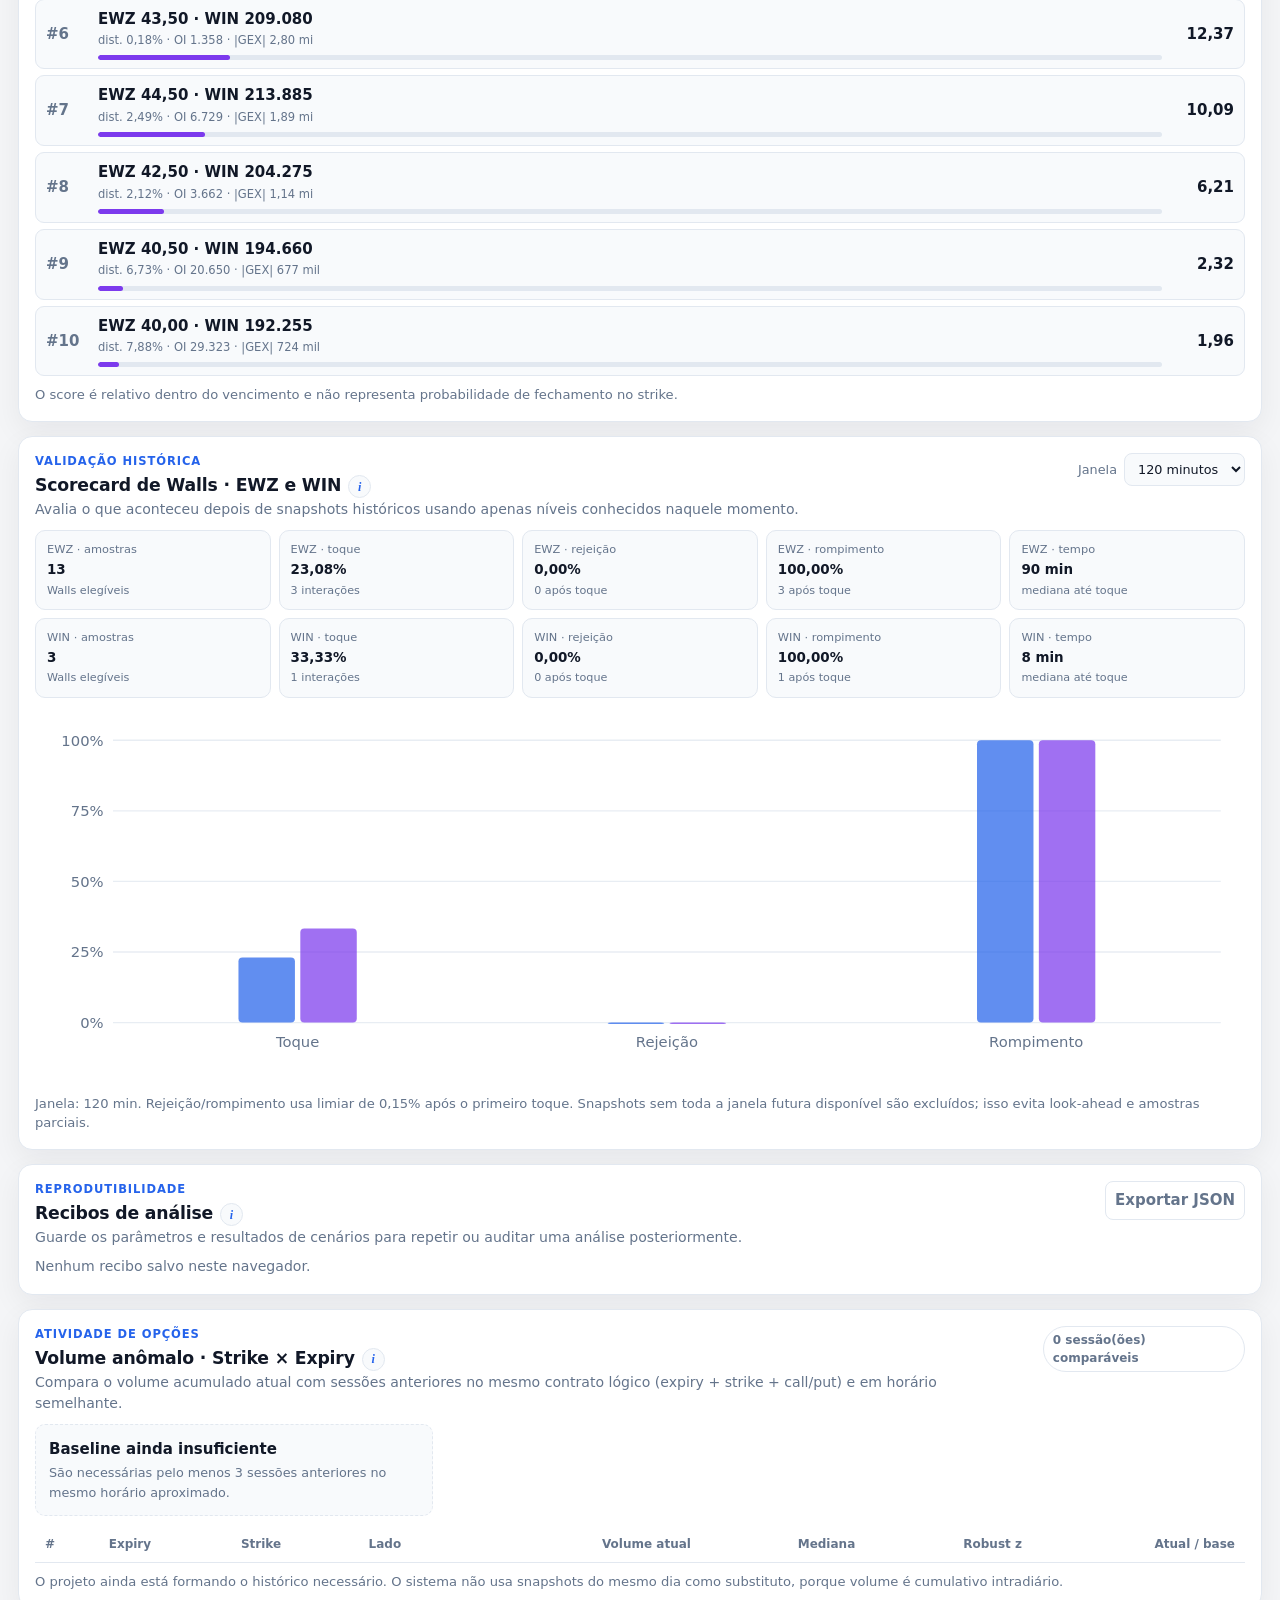
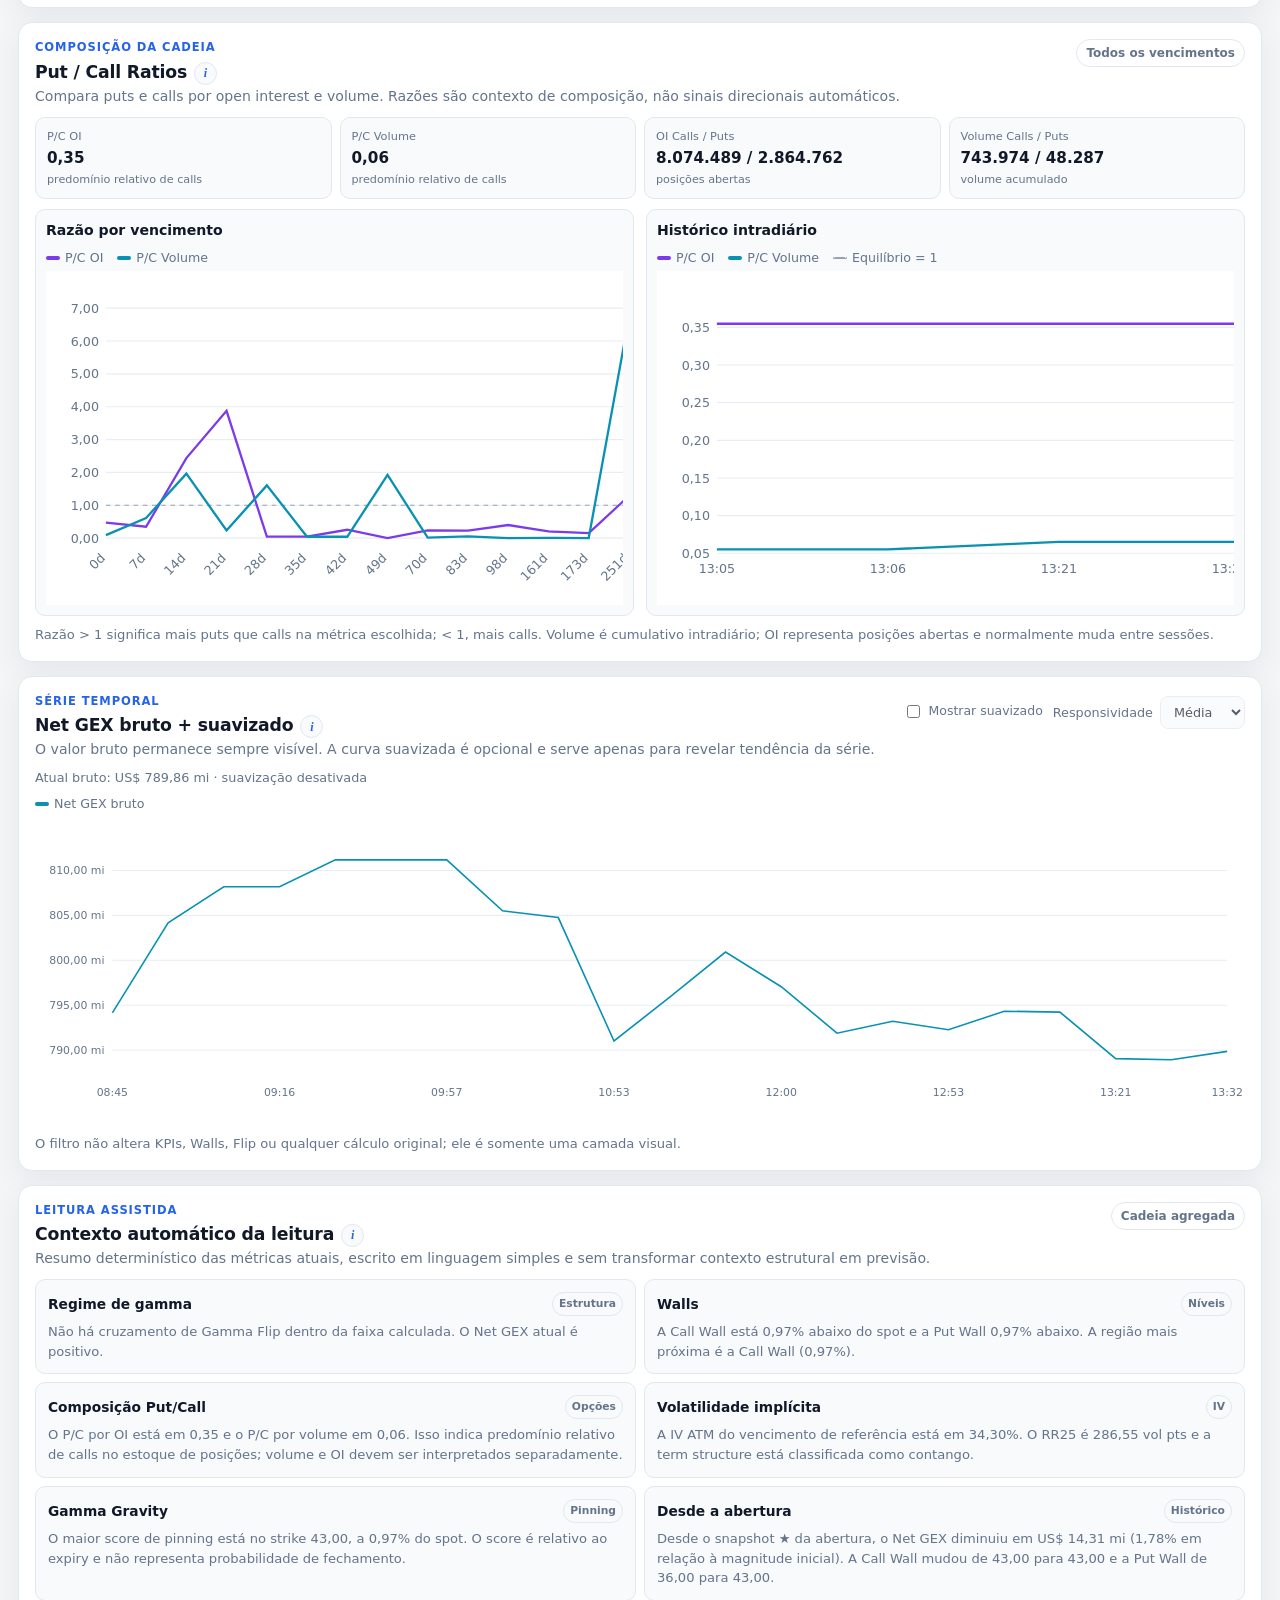
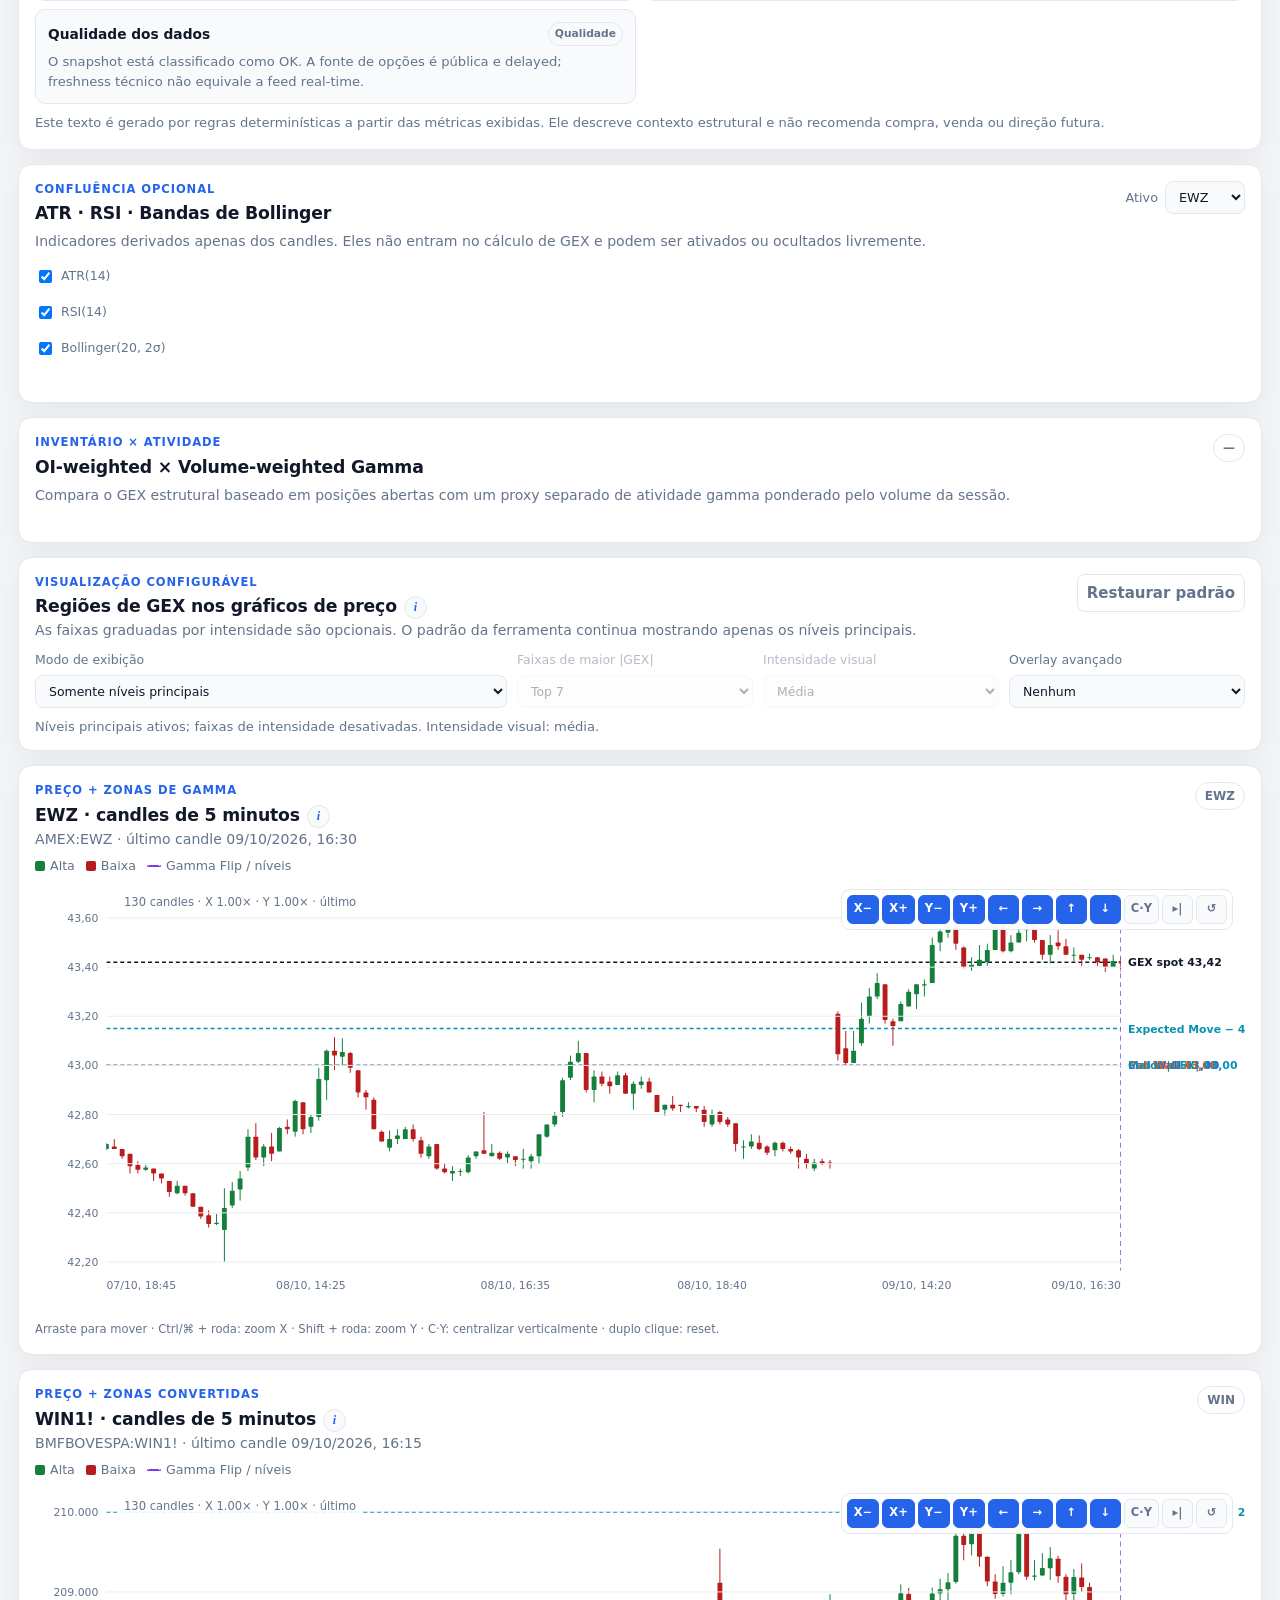
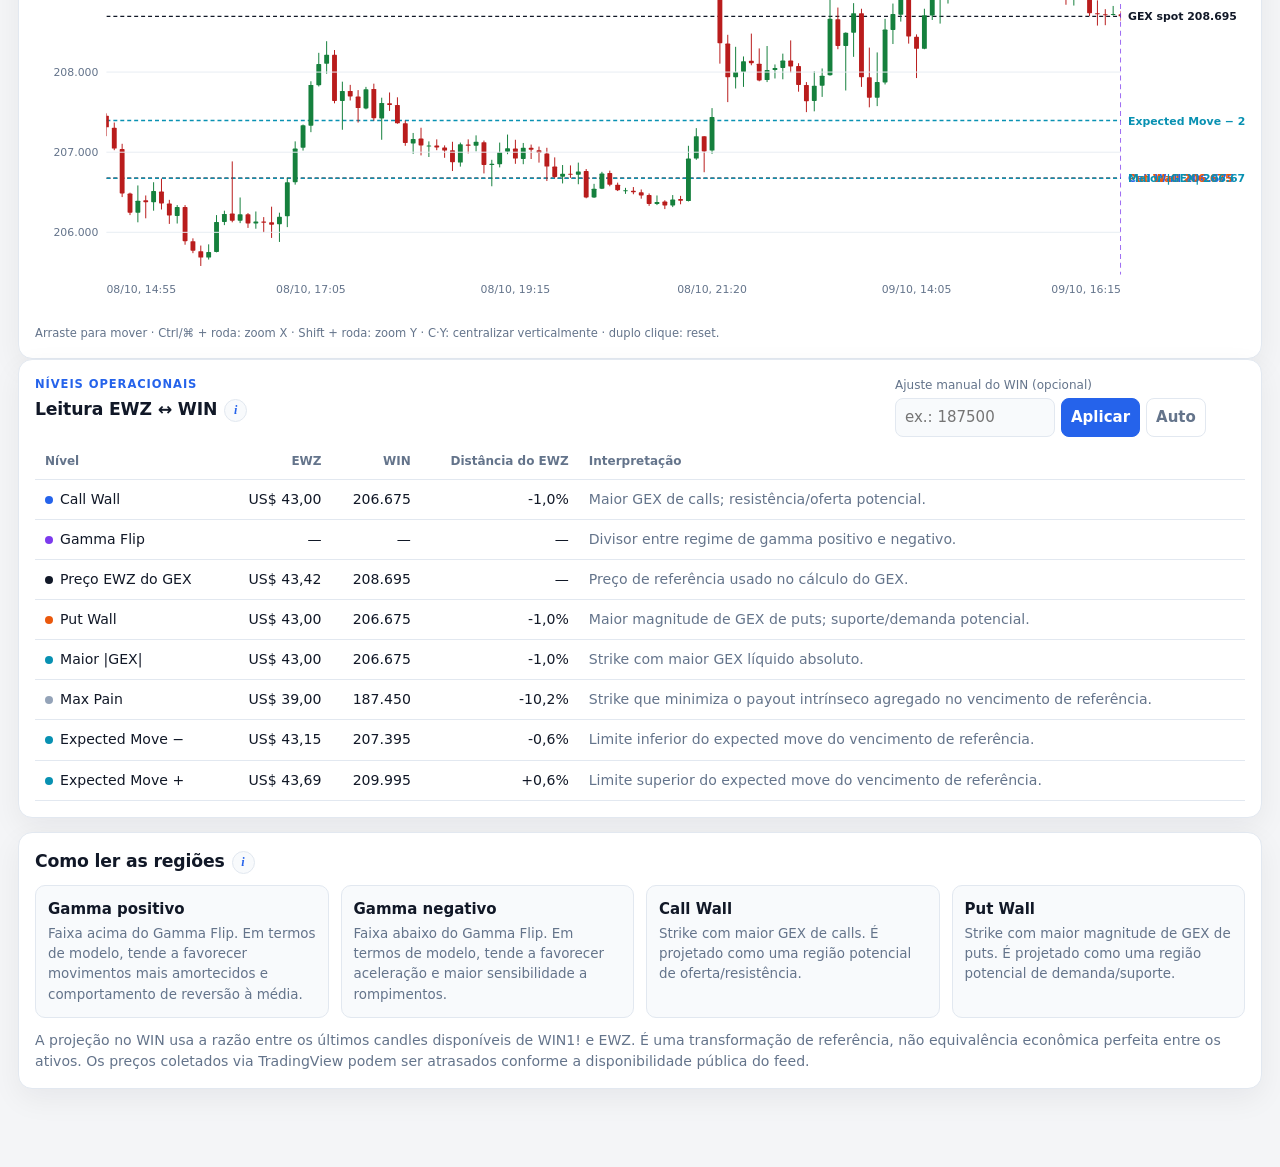
==== commit 6dfeb32b: "feat: adicionar C5 e comparação OI volume" ====
--- a/docs/index.html
+++ b/docs/index.html
@@ -391,6 +391,46 @@
     </div>
     <div class="context-list" id="autoContextList"></div>
     <p class="config-hint" id="autoContextNote"></p>
+  </section>
+
+  <section class="card confluence-card" data-help="price-confluence">
+    <div class="card-head">
+      <div>
+        <p class="section-kicker">Confluência opcional</p>
+        <h2>ATR · RSI · Bandas de Bollinger</h2>
+        <p class="note">Indicadores derivados apenas dos candles. Eles não entram no cálculo de GEX e podem ser ativados ou ocultados livremente.</p>
+      </div>
+      <label class="sel">Ativo
+        <select id="confluenceAsset">
+          <option value="ewz">EWZ</option>
+          <option value="win">WIN1!</option>
+        </select>
+      </label>
+    </div>
+    <div class="confluence-controls">
+      <label class="check-label"><input type="checkbox" id="showAtr" checked> ATR(14)</label>
+      <label class="check-label"><input type="checkbox" id="showRsi" checked> RSI(14)</label>
+      <label class="check-label"><input type="checkbox" id="showBb" checked> Bollinger(20, 2σ)</label>
+    </div>
+    <div class="confluence-kpis" id="confluenceKpis"></div>
+    <div class="legend" id="confluenceLegend"></div>
+    <div class="chart confluence-chart" id="confluenceChart"></div>
+    <p class="config-hint" id="confluenceNote"></p>
+  </section>
+
+  <section class="card weighting-card" data-help="weighting-models">
+    <div class="card-head">
+      <div>
+        <p class="section-kicker">Inventário × atividade</p>
+        <h2>OI-weighted × Volume-weighted Gamma</h2>
+        <p class="note">Compara o GEX estrutural baseado em posições abertas com um proxy separado de atividade gamma ponderado pelo volume da sessão.</p>
+      </div>
+      <span class="pill" id="weightingScopeBadge">—</span>
+    </div>
+    <div class="weighting-kpis" id="weightingKpis"></div>
+    <div class="legend" id="weightingLegend"></div>
+    <div class="chart weighting-chart" id="weightingChart"></div>
+    <p class="config-hint" id="weightingNote"></p>
   </section>
 
   <section class="card display-config" data-help="display-settings">
--- a/docs/style.css
+++ b/docs/style.css
@@ -179,6 +179,35 @@
 .receipts-list{display:grid;gap:7px;margin-top:8px}.receipt-row{display:flex;align-items:center;justify-content:space-between;gap:10px;padding:9px 10px;border:1px solid var(--border);border-radius:9px;background:var(--surface-2)}
 .receipt-meta strong,.receipt-meta small{display:block}.receipt-meta small{color:var(--muted);font-size:.74rem;margin-top:2px}.receipt-actions{display:flex;gap:5px;flex-wrap:wrap}
 .receipt-actions button{min-height:30px;padding:5px 8px;font-size:.72rem}
+
+/* B6 · abnormal volume */
+.volume-anomaly-summary{display:grid;grid-template-columns:repeat(3,1fr);gap:8px;margin:10px 0}
+.volume-anomaly-kpi,.putcall-kpi{padding:10px 11px;border:1px solid var(--border);border-radius:10px;background:var(--surface-2)}
+.volume-anomaly-kpi span,.volume-anomaly-kpi strong,.volume-anomaly-kpi small,.putcall-kpi span,.putcall-kpi strong,.putcall-kpi small{display:block}
+.volume-anomaly-kpi span,.putcall-kpi span{font-size:.71rem;color:var(--muted)}
+.volume-anomaly-kpi strong,.putcall-kpi strong{font-size:.95rem;margin-top:2px;font-variant-numeric:tabular-nums}
+.volume-anomaly-kpi small,.putcall-kpi small{font-size:.7rem;color:var(--muted);margin-top:2px}
+.volume-anomaly-empty{display:flex;flex-direction:column;gap:3px;padding:13px;border:1px dashed var(--border);border-radius:10px;background:var(--surface-2)}
+.volume-anomaly-empty span{color:var(--muted);font-size:.8rem}.anomaly-row{background:color-mix(in srgb,var(--orange) 8%,transparent)}
+.anomaly-row td:first-child{color:var(--orange);font-weight:800}
+
+/* B7 · put/call */
+.putcall-kpis{display:grid;grid-template-columns:repeat(4,1fr);gap:8px;margin:10px 0}
+.ratio-chart{background:var(--surface)}
+
+/* C3 · smoothing */
+.smoothing-controls{display:flex;align-items:flex-end;gap:10px;flex-wrap:wrap}
+.check-label{display:flex;align-items:center;gap:6px;color:var(--muted);font-size:.78rem;min-height:36px}
+.check-label input{width:auto}
+.smoothing-status{margin:8px 0 2px;color:var(--muted);font-size:.8rem;font-variant-numeric:tabular-nums}
+.smoothing-chart{margin-top:4px}
+
+/* C4 · deterministic context */
+.context-list{display:grid;grid-template-columns:repeat(2,1fr);gap:8px;margin-top:10px}
+.context-item{padding:12px;border:1px solid var(--border);border-radius:10px;background:var(--surface-2)}
+.context-item-head{display:flex;align-items:center;justify-content:space-between;gap:10px}
+.context-item-head strong{font-size:.86rem}.context-tag{font-size:.67rem;font-weight:800;padding:3px 6px;border:1px solid var(--border);border-radius:999px;color:var(--muted)}
+.context-item p{margin:6px 0 0;color:var(--muted);font-size:.82rem;line-height:1.5}
 .display-config{padding-bottom:14px}
 .display-controls{display:grid;grid-template-columns:2fr 1fr 1fr 1fr;gap:10px;margin-top:10px}
 .display-controls label{display:flex;flex-direction:column;gap:5px;color:var(--muted);font-size:.78rem}
@@ -218,8 +247,8 @@
 .tip{position:fixed;z-index:20;pointer-events:none;max-width:280px;background:var(--surface);color:var(--text);border:1px solid var(--border);
   border-radius:9px;padding:8px 10px;font-size:.8rem;box-shadow:0 8px 25px rgba(0,0,0,.2);font-variant-numeric:tabular-nums}
 .tip b{display:block;margin-bottom:3px}.tip .r{display:flex;justify-content:space-between;gap:18px;color:var(--muted)}.tip .r span:last-child{color:var(--text)}
-@media(max-width:1000px){.stress-controls{grid-template-columns:repeat(2,1fr)}.stress-actions{grid-column:1/-1}.stress-summary{grid-template-columns:repeat(2,1fr)}.scorecard-grid{grid-template-columns:repeat(3,1fr)}.quality-grid{grid-template-columns:repeat(2,1fr)}.iv-kpis{grid-template-columns:repeat(3,1fr)}.dual-chart-grid{grid-template-columns:1fr}.structure-kpis,.advanced-kpis{grid-template-columns:repeat(2,1fr)}.compare-summary{grid-template-columns:repeat(3,1fr)}.lesson-grid-3{grid-template-columns:1fr 1fr}.kpis{grid-template-columns:repeat(3,1fr)}.snapshot-controls{grid-template-columns:1fr 1fr}.snapshot-summary{grid-column:1/-1}.display-controls{grid-template-columns:1fr 1fr 1fr}.explain-grid{grid-template-columns:repeat(2,1fr)}}
-@media(max-width:720px){.stress-controls{grid-template-columns:1fr}.stress-actions{grid-column:auto}.stress-summary,.scorecard-grid{grid-template-columns:1fr 1fr}.receipt-row{align-items:flex-start;flex-direction:column}.quality-grid,.iv-kpis,.oi-summary{grid-template-columns:1fr 1fr}.structure-kpis,.advanced-kpis{grid-template-columns:1fr 1fr}.compare-controls{grid-template-columns:1fr}.compare-summary{grid-template-columns:1fr 1fr}.gex-card-controls{width:100%;align-items:stretch}.gex-card-controls .sel{justify-content:space-between}.lesson-grid-3,.lesson-grid-2,.regime-compare,.myth-grid,.glossary{grid-template-columns:1fr}.glossary>div{grid-template-columns:105px 1fr}.site-nav{width:100%}.site-nav a{flex:1;justify-content:center}.guide-hero h1{font-size:1.65rem}.wrap{padding:18px 10px 46px}.hero{align-items:flex-start;flex-direction:column}.source-box{text-align:left;min-width:0}
+@media(max-width:1000px){.putcall-kpis{grid-template-columns:repeat(2,1fr)}.context-list{grid-template-columns:1fr}.stress-controls{grid-template-columns:repeat(2,1fr)}.stress-actions{grid-column:1/-1}.stress-summary{grid-template-columns:repeat(2,1fr)}.scorecard-grid{grid-template-columns:repeat(3,1fr)}.quality-grid{grid-template-columns:repeat(2,1fr)}.iv-kpis{grid-template-columns:repeat(3,1fr)}.dual-chart-grid{grid-template-columns:1fr}.structure-kpis,.advanced-kpis{grid-template-columns:repeat(2,1fr)}.compare-summary{grid-template-columns:repeat(3,1fr)}.lesson-grid-3{grid-template-columns:1fr 1fr}.kpis{grid-template-columns:repeat(3,1fr)}.snapshot-controls{grid-template-columns:1fr 1fr}.snapshot-summary{grid-column:1/-1}.display-controls{grid-template-columns:1fr 1fr 1fr}.explain-grid{grid-template-columns:repeat(2,1fr)}}
+@media(max-width:720px){.volume-anomaly-summary,.putcall-kpis{grid-template-columns:1fr}.smoothing-controls{align-items:stretch;flex-direction:column}.stress-controls{grid-template-columns:1fr}.stress-actions{grid-column:auto}.stress-summary,.scorecard-grid{grid-template-columns:1fr 1fr}.receipt-row{align-items:flex-start;flex-direction:column}.quality-grid,.iv-kpis,.oi-summary{grid-template-columns:1fr 1fr}.structure-kpis,.advanced-kpis{grid-template-columns:1fr 1fr}.compare-controls{grid-template-columns:1fr}.compare-summary{grid-template-columns:1fr 1fr}.gex-card-controls{width:100%;align-items:stretch}.gex-card-controls .sel{justify-content:space-between}.lesson-grid-3,.lesson-grid-2,.regime-compare,.myth-grid,.glossary{grid-template-columns:1fr}.glossary>div{grid-template-columns:105px 1fr}.site-nav{width:100%}.site-nav a{flex:1;justify-content:center}.guide-hero h1{font-size:1.65rem}.wrap{padding:18px 10px 46px}.hero{align-items:flex-start;flex-direction:column}.source-box{text-align:left;min-width:0}
   .kpis{grid-template-columns:repeat(2,1fr)}.card-head{flex-direction:column}.snapshot-controls{grid-template-columns:1fr}.snapshot-summary{grid-column:auto}.display-controls{grid-template-columns:1fr}.override{min-width:0;width:100%}.explain-grid{grid-template-columns:1fr}
   .chart-tools-overlay{top:7px;right:8px;max-width:250px}.chart-tool{min-width:34px;min-height:32px}.chart-view-status-overlay{left:76px;top:8px}.chart-help{font-size:.7rem}.chart svg{min-width:700px}}
 @media(max-width:480px){h1{font-size:1.55rem}.kpis{grid-template-columns:1fr 1fr}.kpi .big{font-size:1.12rem}.override>div{flex-wrap:wrap}}
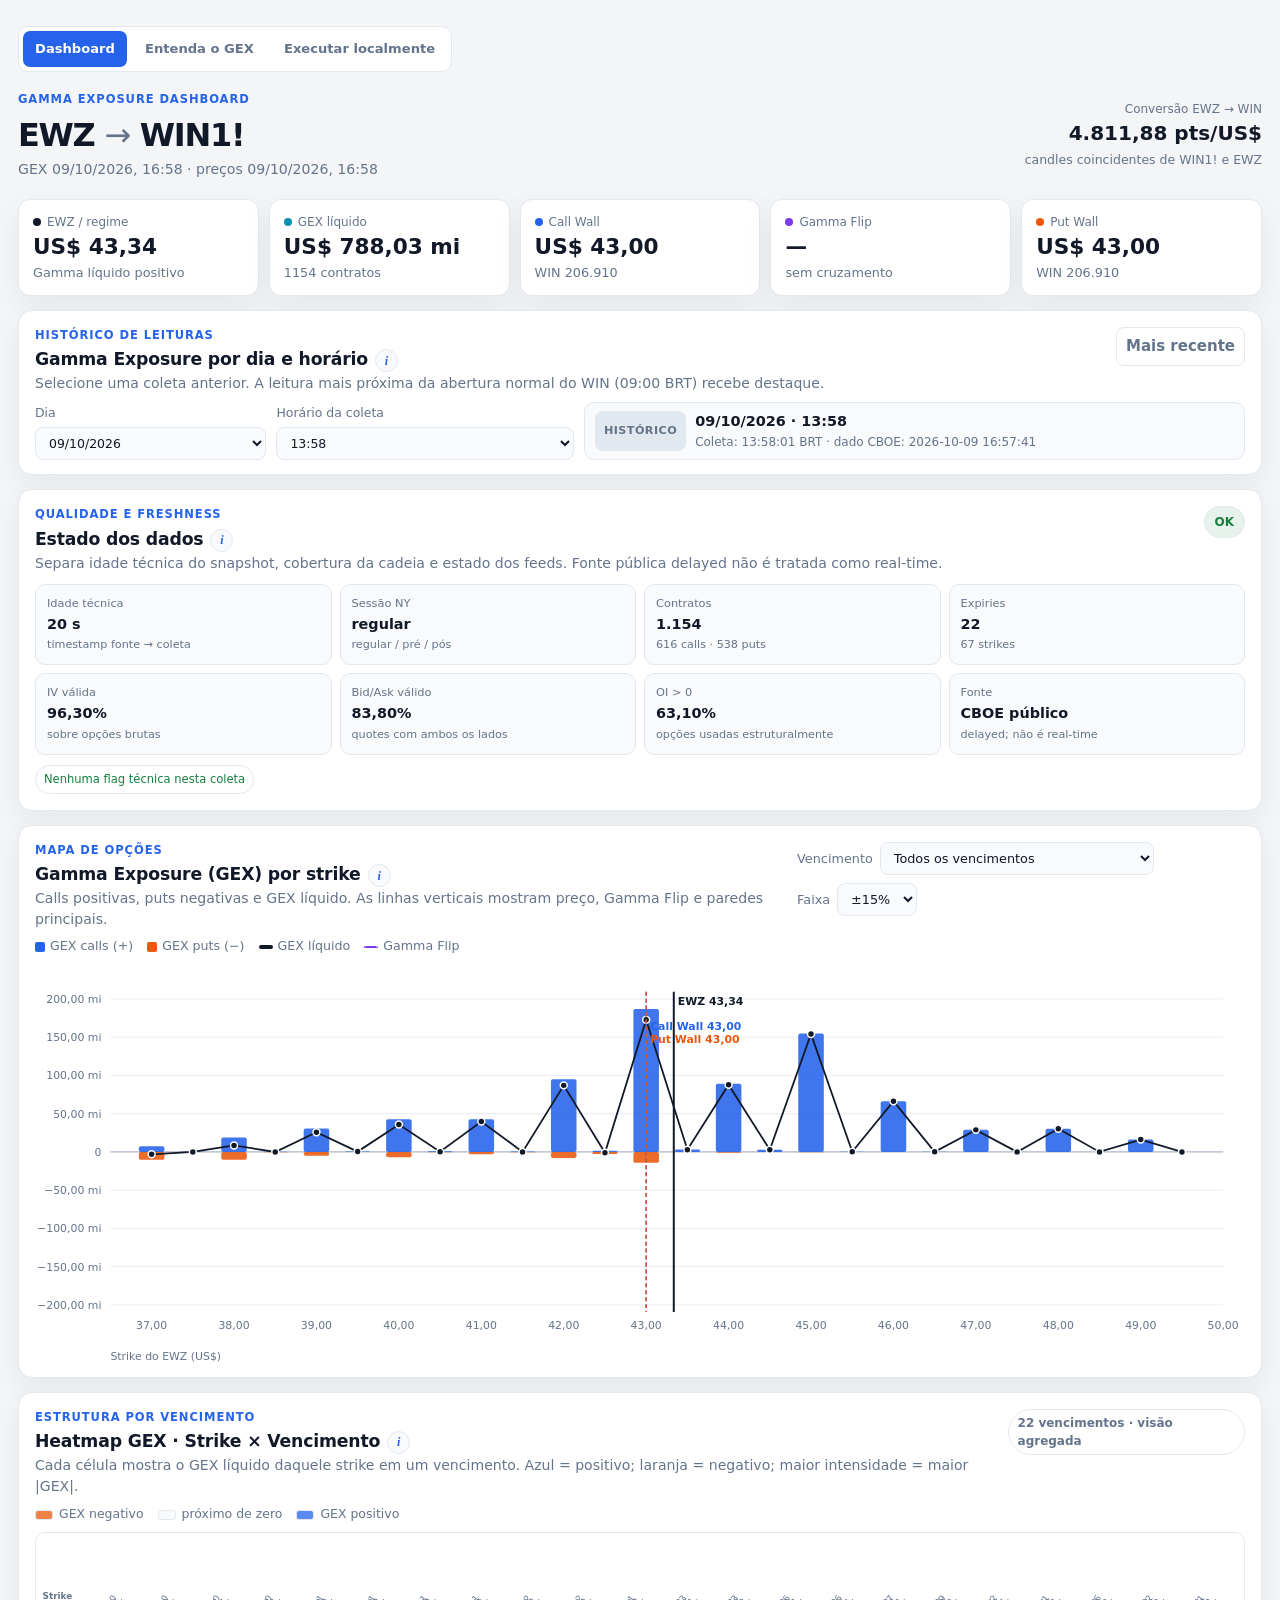
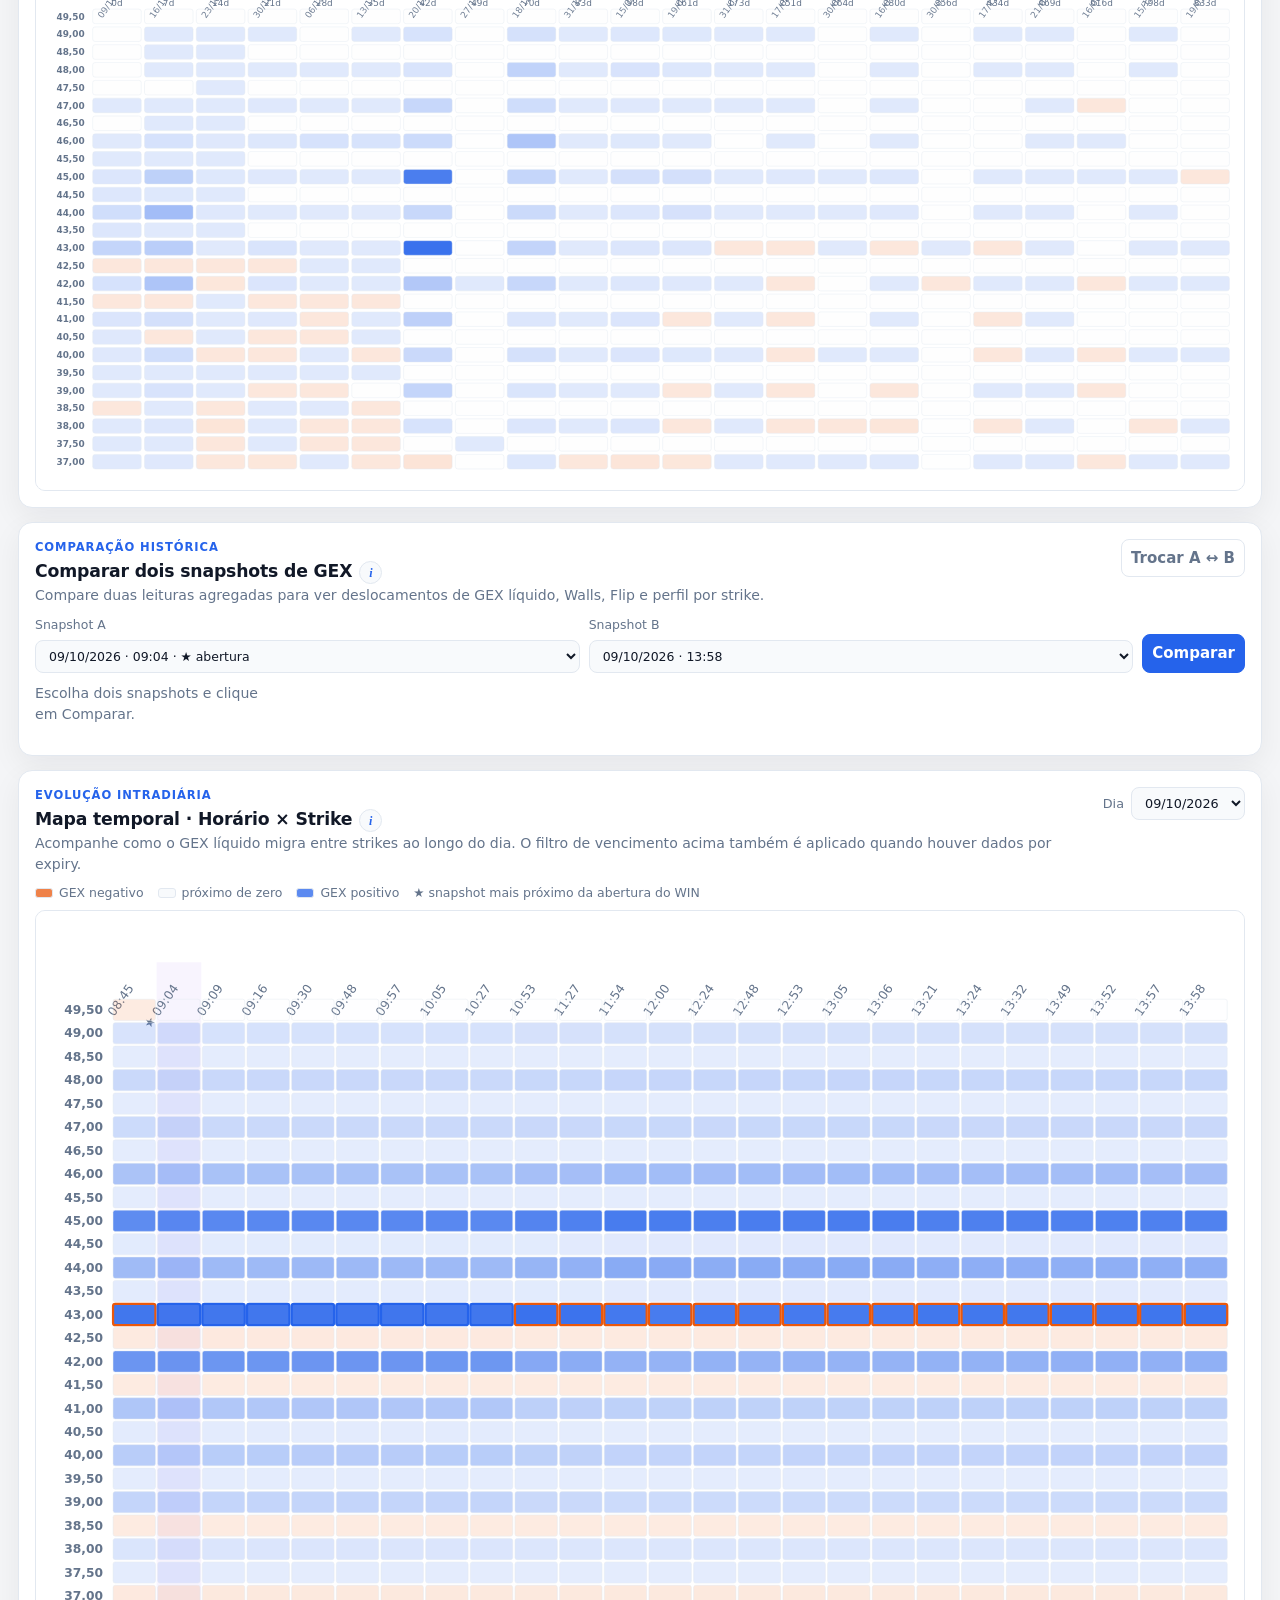
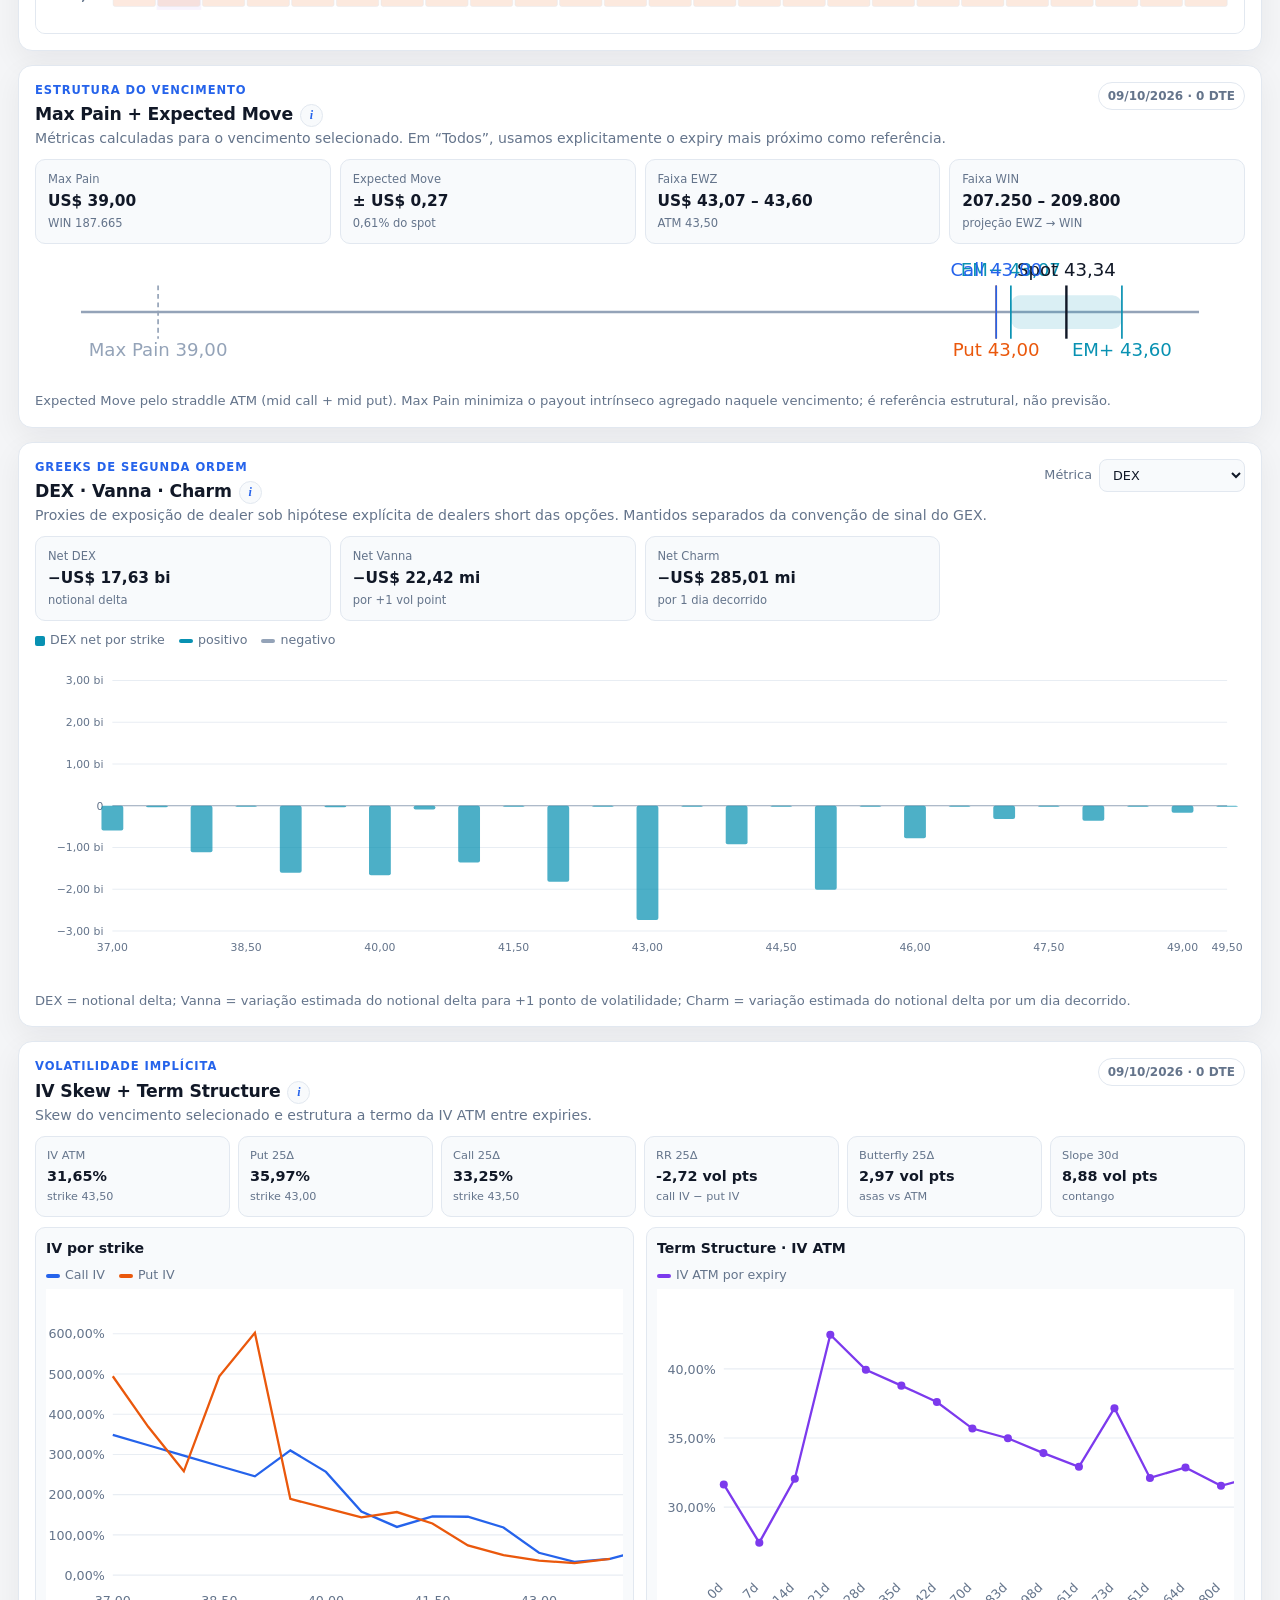
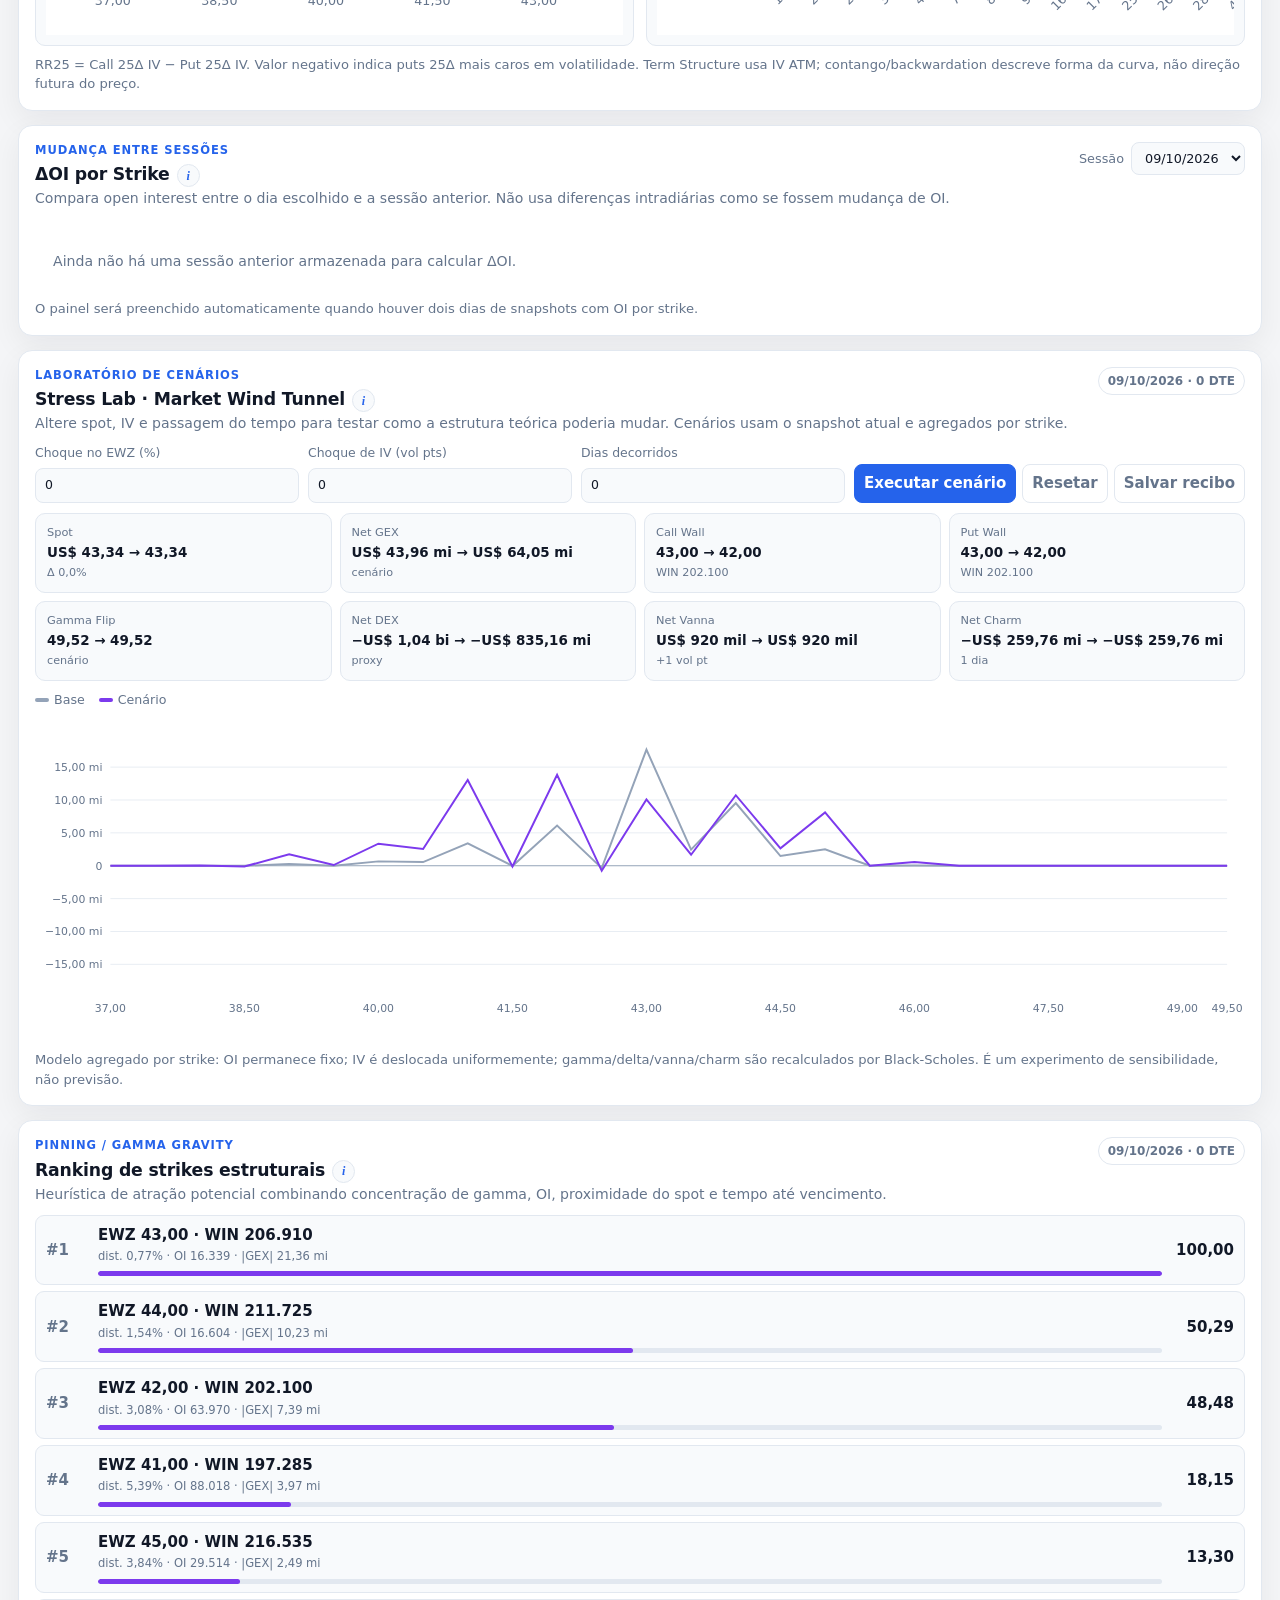
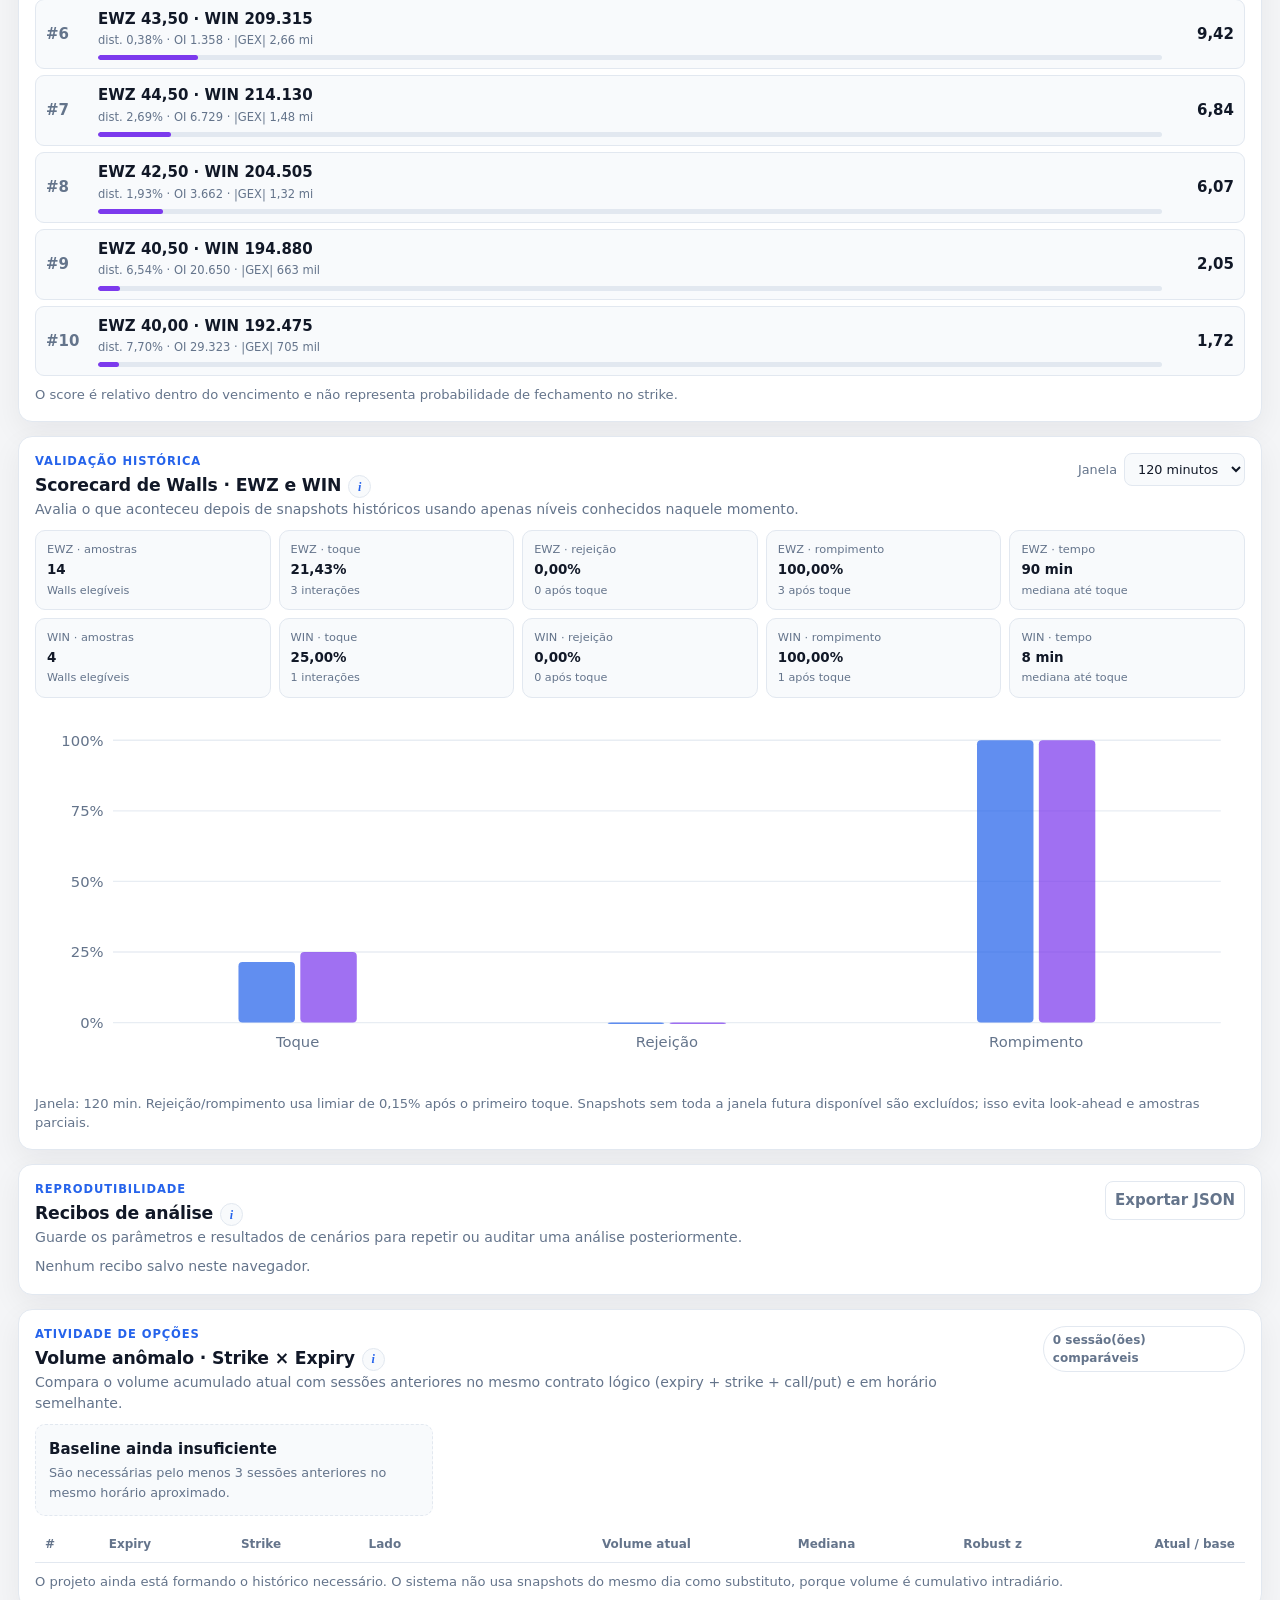
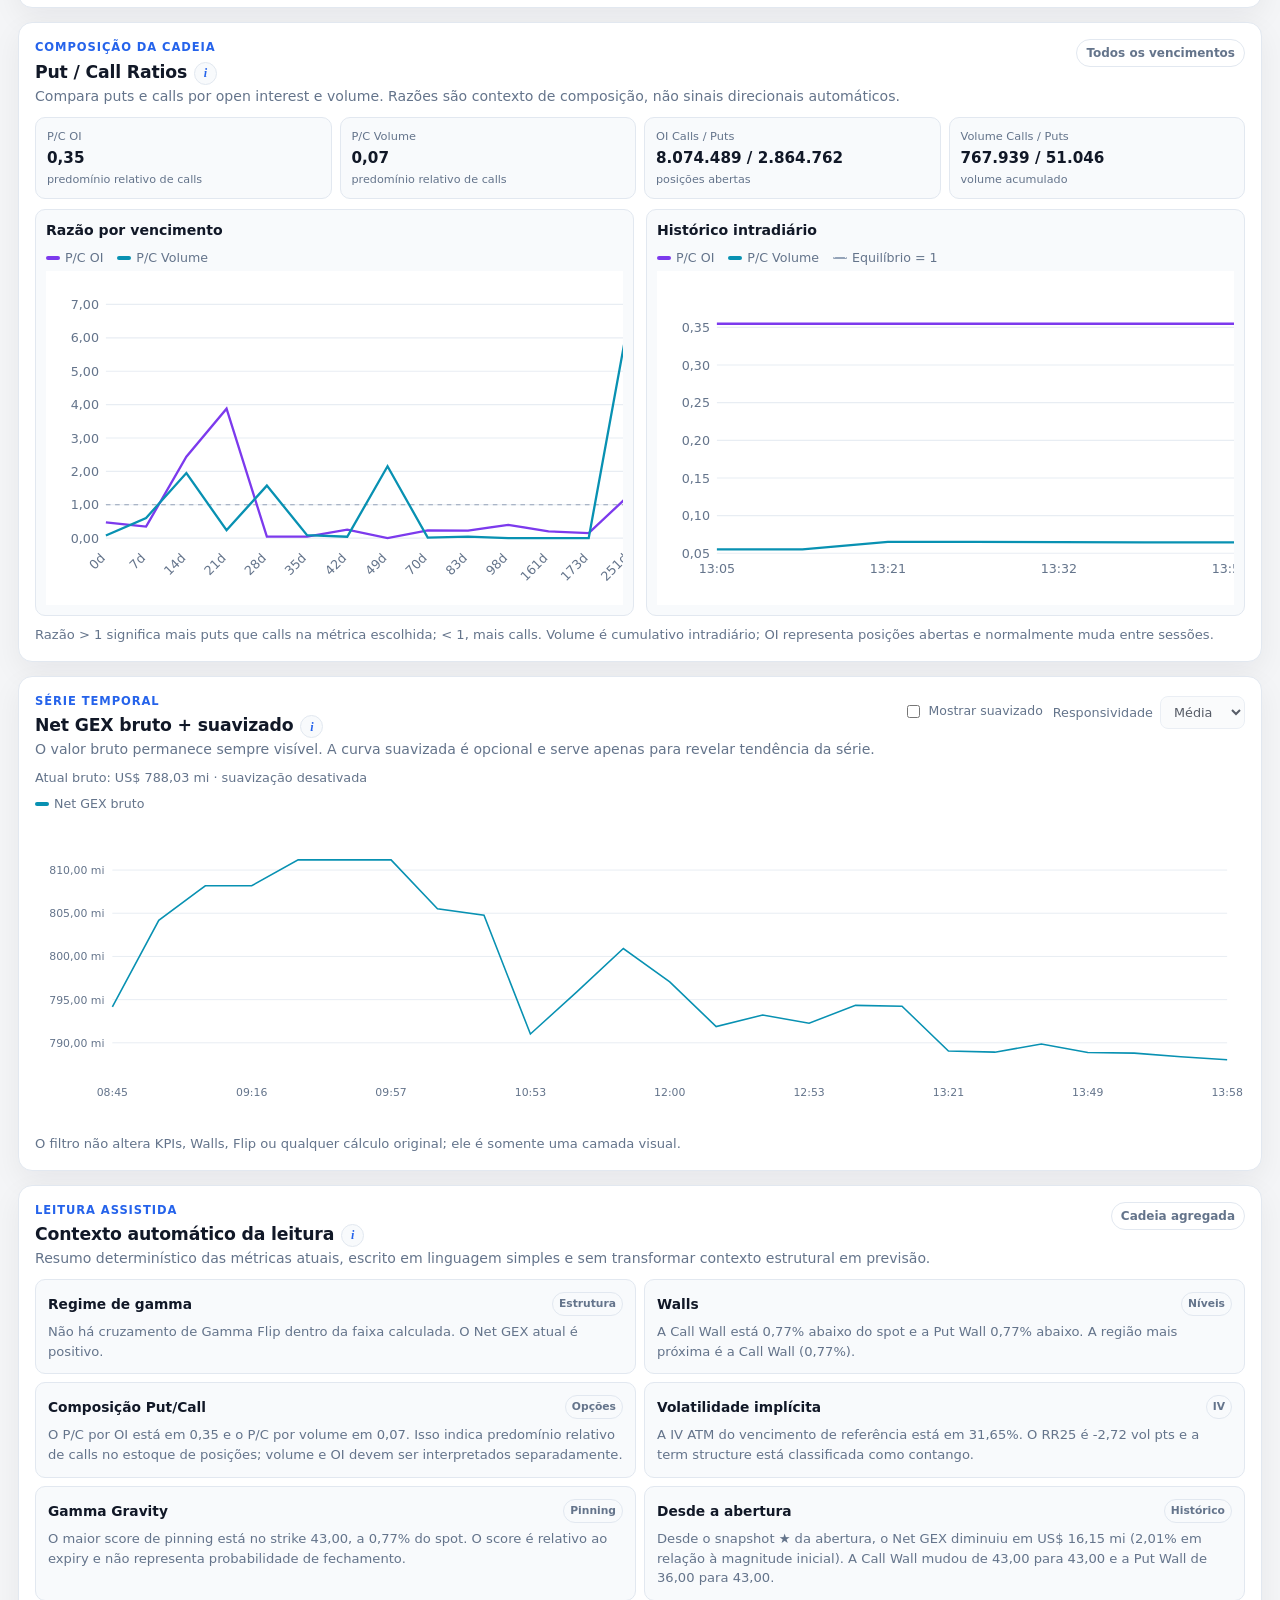
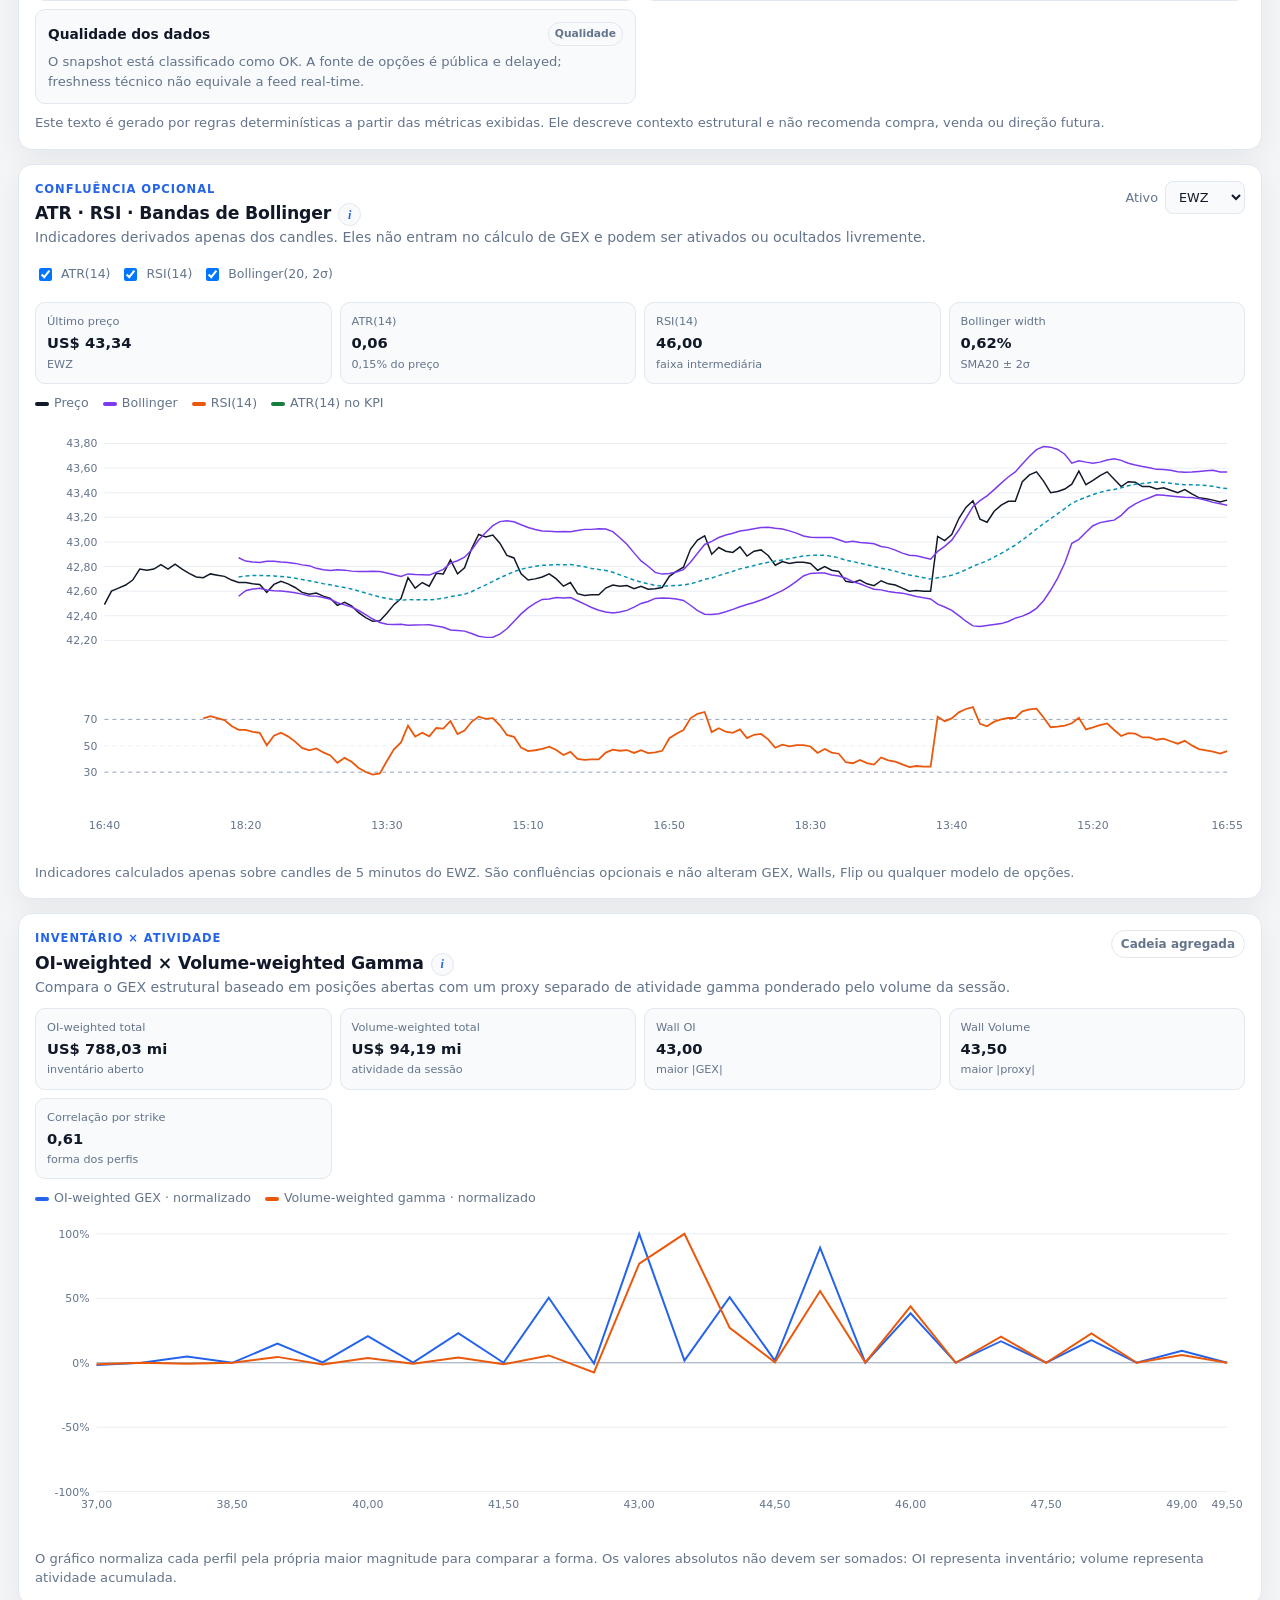
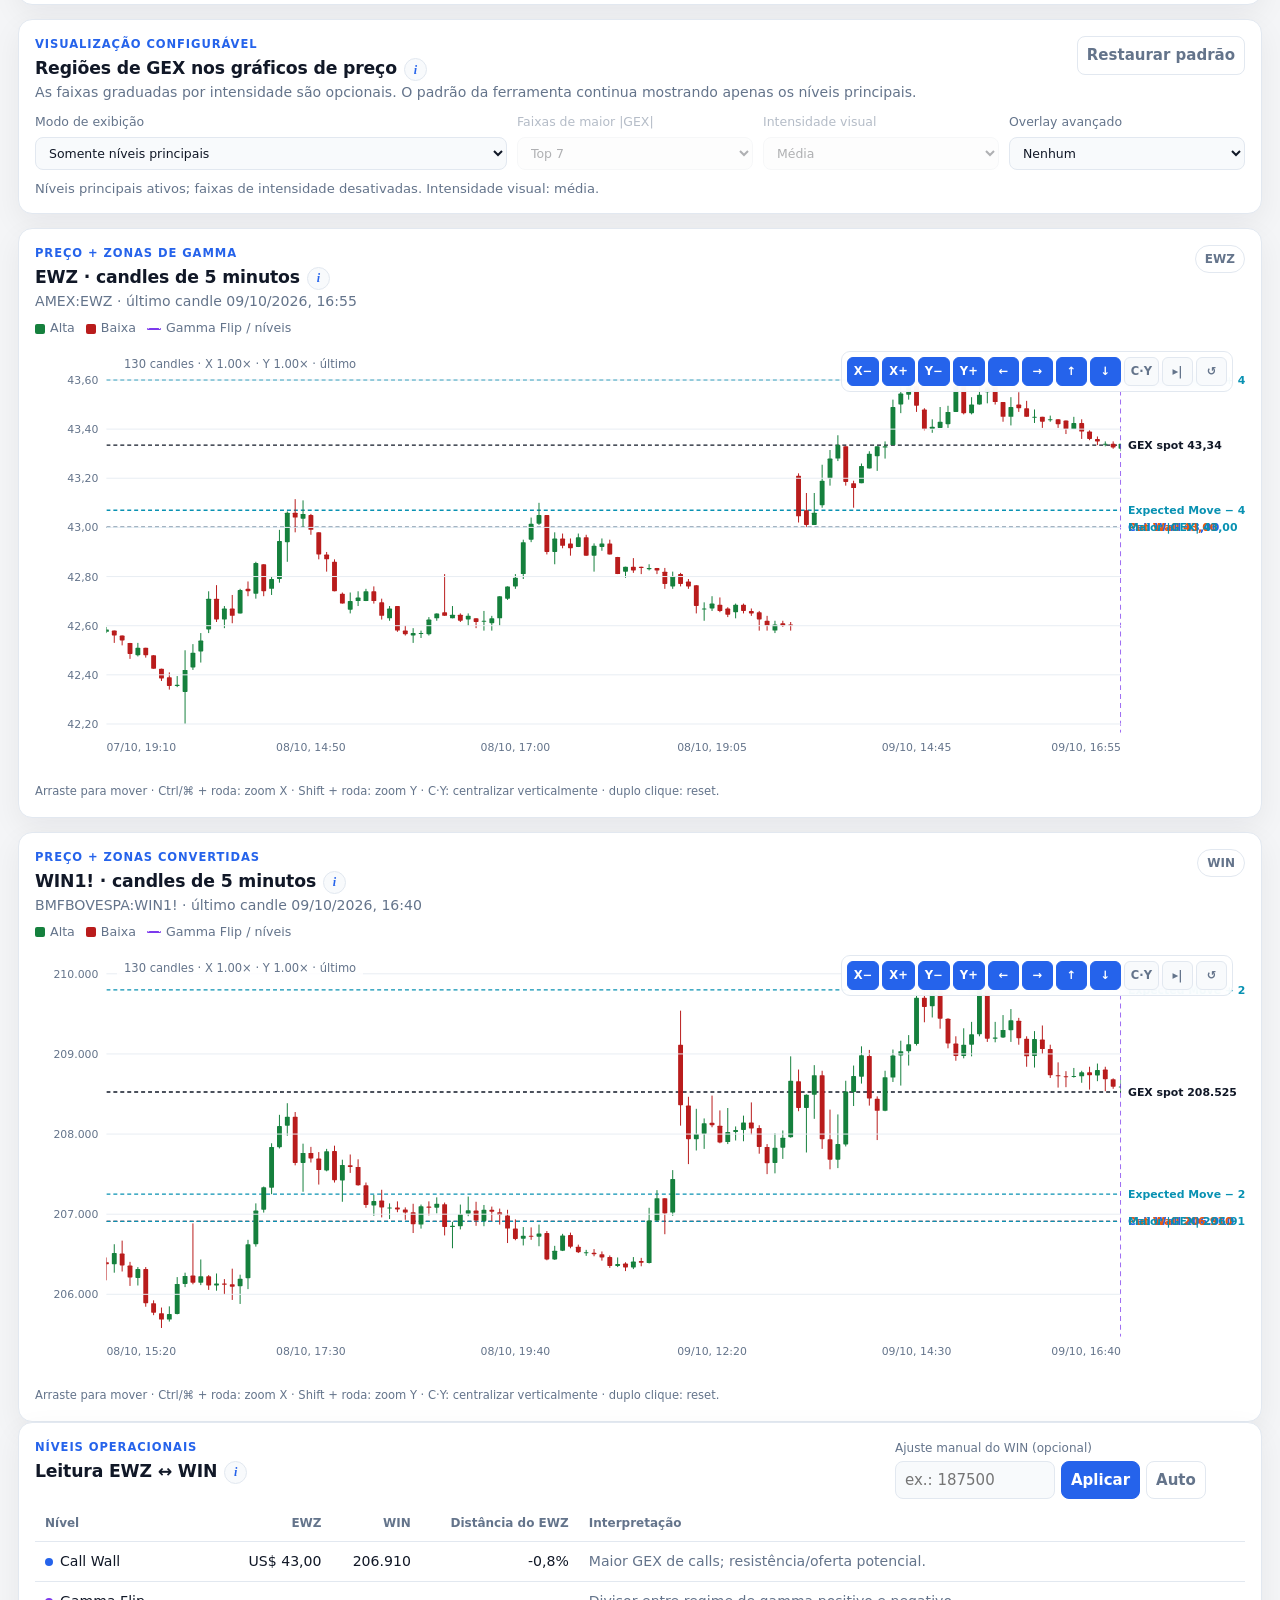
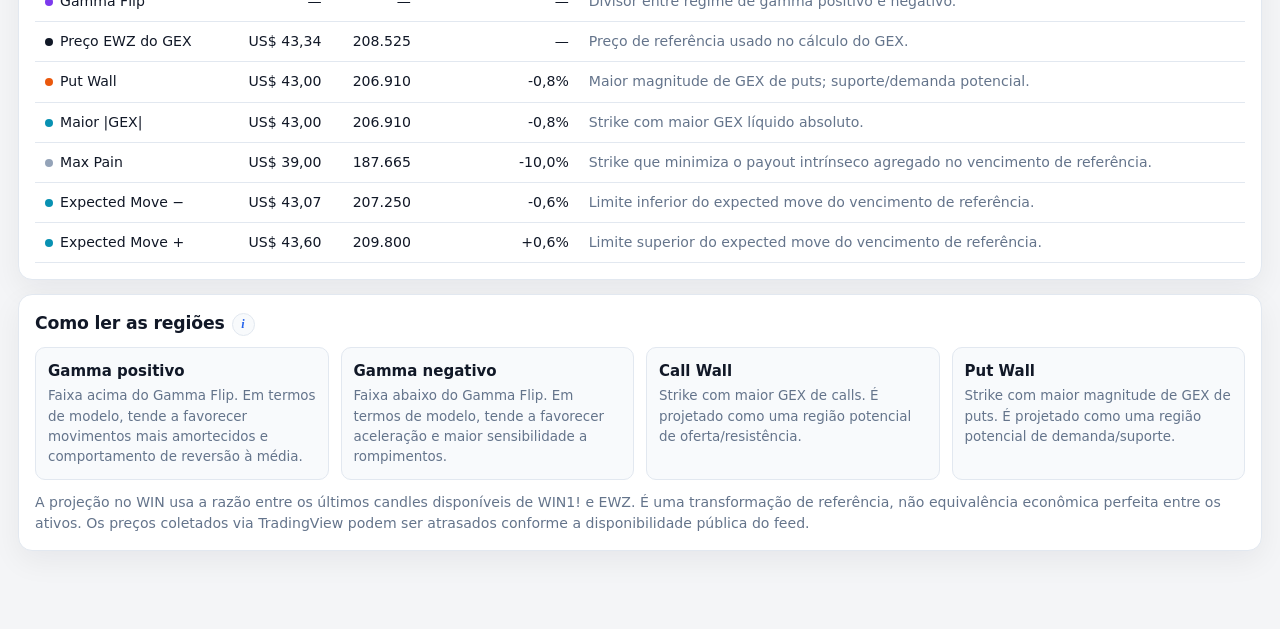
==== commit 4d3efde1: "docs: adicionar execução local à navegação" ====
--- a/docs/index.html
+++ b/docs/index.html
@@ -13,6 +13,7 @@
   <nav class="site-nav" aria-label="Navegação principal">
     <a class="active" href="index.html">Dashboard</a>
     <a href="entenda-gex.html">Entenda o GEX</a>
+    <a href="execucao-local.html">Executar localmente</a>
   </nav>
 
   <header class="hero">
--- a/docs/style.css
+++ b/docs/style.css
@@ -208,6 +208,16 @@
 .context-item-head{display:flex;align-items:center;justify-content:space-between;gap:10px}
 .context-item-head strong{font-size:.86rem}.context-tag{font-size:.67rem;font-weight:800;padding:3px 6px;border:1px solid var(--border);border-radius:999px;color:var(--muted)}
 .context-item p{margin:6px 0 0;color:var(--muted);font-size:.82rem;line-height:1.5}
+
+/* C5 · optional price confluence */
+.confluence-controls{display:flex;gap:10px;flex-wrap:wrap;margin:8px 0}
+.confluence-kpis,.weighting-kpis{display:grid;grid-template-columns:repeat(4,1fr);gap:8px;margin:10px 0}
+.confluence-kpi,.weighting-kpi{padding:10px 11px;border:1px solid var(--border);border-radius:10px;background:var(--surface-2)}
+.confluence-kpi span,.confluence-kpi strong,.confluence-kpi small,.weighting-kpi span,.weighting-kpi strong,.weighting-kpi small{display:block}
+.confluence-kpi span,.weighting-kpi span{font-size:.71rem;color:var(--muted)}
+.confluence-kpi strong,.weighting-kpi strong{font-size:.92rem;margin-top:2px;font-variant-numeric:tabular-nums}
+.confluence-kpi small,.weighting-kpi small{font-size:.7rem;color:var(--muted);margin-top:2px}
+.confluence-chart,.weighting-chart{margin-top:4px}
 .display-config{padding-bottom:14px}
 .display-controls{display:grid;grid-template-columns:2fr 1fr 1fr 1fr;gap:10px;margin-top:10px}
 .display-controls label{display:flex;flex-direction:column;gap:5px;color:var(--muted);font-size:.78rem}
@@ -247,8 +257,8 @@
 .tip{position:fixed;z-index:20;pointer-events:none;max-width:280px;background:var(--surface);color:var(--text);border:1px solid var(--border);
   border-radius:9px;padding:8px 10px;font-size:.8rem;box-shadow:0 8px 25px rgba(0,0,0,.2);font-variant-numeric:tabular-nums}
 .tip b{display:block;margin-bottom:3px}.tip .r{display:flex;justify-content:space-between;gap:18px;color:var(--muted)}.tip .r span:last-child{color:var(--text)}
-@media(max-width:1000px){.putcall-kpis{grid-template-columns:repeat(2,1fr)}.context-list{grid-template-columns:1fr}.stress-controls{grid-template-columns:repeat(2,1fr)}.stress-actions{grid-column:1/-1}.stress-summary{grid-template-columns:repeat(2,1fr)}.scorecard-grid{grid-template-columns:repeat(3,1fr)}.quality-grid{grid-template-columns:repeat(2,1fr)}.iv-kpis{grid-template-columns:repeat(3,1fr)}.dual-chart-grid{grid-template-columns:1fr}.structure-kpis,.advanced-kpis{grid-template-columns:repeat(2,1fr)}.compare-summary{grid-template-columns:repeat(3,1fr)}.lesson-grid-3{grid-template-columns:1fr 1fr}.kpis{grid-template-columns:repeat(3,1fr)}.snapshot-controls{grid-template-columns:1fr 1fr}.snapshot-summary{grid-column:1/-1}.display-controls{grid-template-columns:1fr 1fr 1fr}.explain-grid{grid-template-columns:repeat(2,1fr)}}
-@media(max-width:720px){.volume-anomaly-summary,.putcall-kpis{grid-template-columns:1fr}.smoothing-controls{align-items:stretch;flex-direction:column}.stress-controls{grid-template-columns:1fr}.stress-actions{grid-column:auto}.stress-summary,.scorecard-grid{grid-template-columns:1fr 1fr}.receipt-row{align-items:flex-start;flex-direction:column}.quality-grid,.iv-kpis,.oi-summary{grid-template-columns:1fr 1fr}.structure-kpis,.advanced-kpis{grid-template-columns:1fr 1fr}.compare-controls{grid-template-columns:1fr}.compare-summary{grid-template-columns:1fr 1fr}.gex-card-controls{width:100%;align-items:stretch}.gex-card-controls .sel{justify-content:space-between}.lesson-grid-3,.lesson-grid-2,.regime-compare,.myth-grid,.glossary{grid-template-columns:1fr}.glossary>div{grid-template-columns:105px 1fr}.site-nav{width:100%}.site-nav a{flex:1;justify-content:center}.guide-hero h1{font-size:1.65rem}.wrap{padding:18px 10px 46px}.hero{align-items:flex-start;flex-direction:column}.source-box{text-align:left;min-width:0}
+@media(max-width:1000px){.confluence-kpis,.weighting-kpis{grid-template-columns:repeat(2,1fr)}.putcall-kpis{grid-template-columns:repeat(2,1fr)}.context-list{grid-template-columns:1fr}.stress-controls{grid-template-columns:repeat(2,1fr)}.stress-actions{grid-column:1/-1}.stress-summary{grid-template-columns:repeat(2,1fr)}.scorecard-grid{grid-template-columns:repeat(3,1fr)}.quality-grid{grid-template-columns:repeat(2,1fr)}.iv-kpis{grid-template-columns:repeat(3,1fr)}.dual-chart-grid{grid-template-columns:1fr}.structure-kpis,.advanced-kpis{grid-template-columns:repeat(2,1fr)}.compare-summary{grid-template-columns:repeat(3,1fr)}.lesson-grid-3{grid-template-columns:1fr 1fr}.kpis{grid-template-columns:repeat(3,1fr)}.snapshot-controls{grid-template-columns:1fr 1fr}.snapshot-summary{grid-column:1/-1}.display-controls{grid-template-columns:1fr 1fr 1fr}.explain-grid{grid-template-columns:repeat(2,1fr)}}
+@media(max-width:720px){.confluence-kpis,.weighting-kpis{grid-template-columns:1fr 1fr}.volume-anomaly-summary,.putcall-kpis{grid-template-columns:1fr}.smoothing-controls{align-items:stretch;flex-direction:column}.stress-controls{grid-template-columns:1fr}.stress-actions{grid-column:auto}.stress-summary,.scorecard-grid{grid-template-columns:1fr 1fr}.receipt-row{align-items:flex-start;flex-direction:column}.quality-grid,.iv-kpis,.oi-summary{grid-template-columns:1fr 1fr}.structure-kpis,.advanced-kpis{grid-template-columns:1fr 1fr}.compare-controls{grid-template-columns:1fr}.compare-summary{grid-template-columns:1fr 1fr}.gex-card-controls{width:100%;align-items:stretch}.gex-card-controls .sel{justify-content:space-between}.lesson-grid-3,.lesson-grid-2,.regime-compare,.myth-grid,.glossary{grid-template-columns:1fr}.glossary>div{grid-template-columns:105px 1fr}.site-nav{width:100%}.site-nav a{flex:1;justify-content:center}.guide-hero h1{font-size:1.65rem}.wrap{padding:18px 10px 46px}.hero{align-items:flex-start;flex-direction:column}.source-box{text-align:left;min-width:0}
   .kpis{grid-template-columns:repeat(2,1fr)}.card-head{flex-direction:column}.snapshot-controls{grid-template-columns:1fr}.snapshot-summary{grid-column:auto}.display-controls{grid-template-columns:1fr}.override{min-width:0;width:100%}.explain-grid{grid-template-columns:1fr}
   .chart-tools-overlay{top:7px;right:8px;max-width:250px}.chart-tool{min-width:34px;min-height:32px}.chart-view-status-overlay{left:76px;top:8px}.chart-help{font-size:.7rem}.chart svg{min-width:700px}}
 @media(max-width:480px){h1{font-size:1.55rem}.kpis{grid-template-columns:1fr 1fr}.kpi .big{font-size:1.12rem}.override>div{flex-wrap:wrap}}
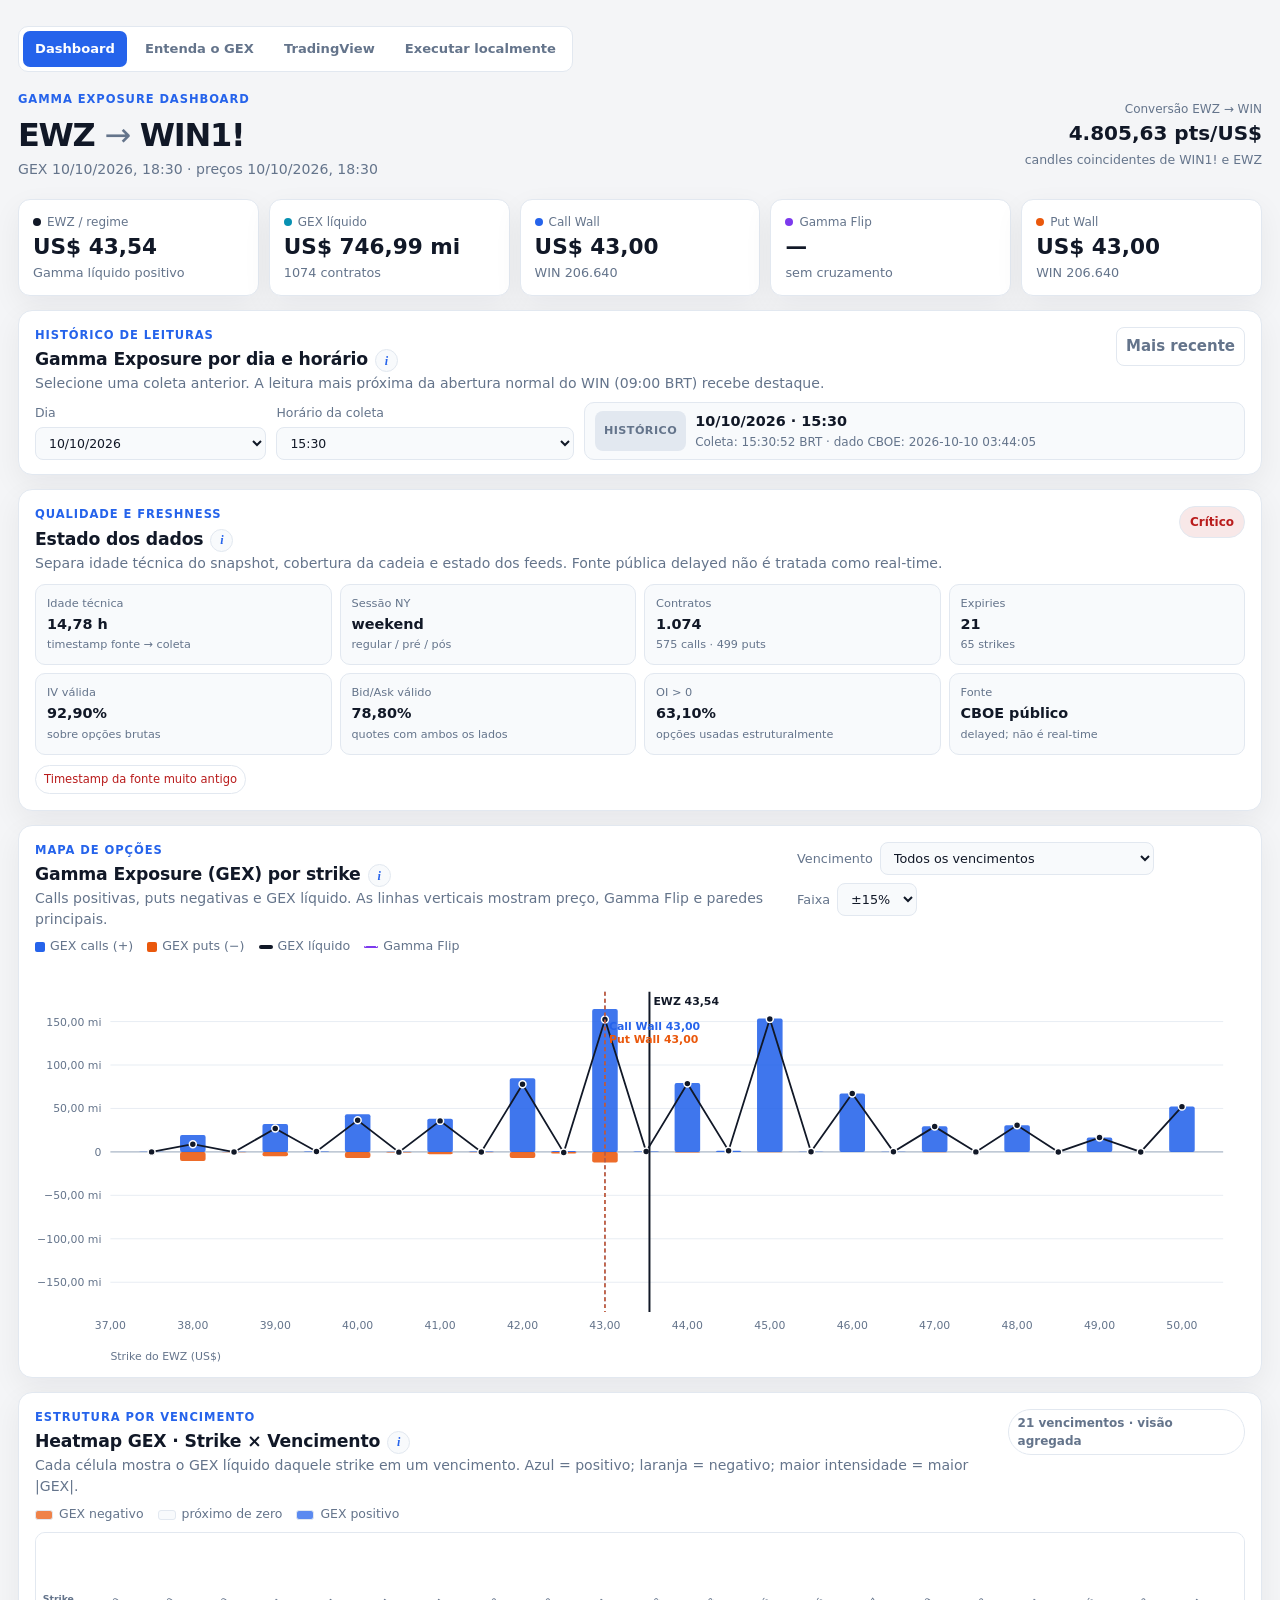
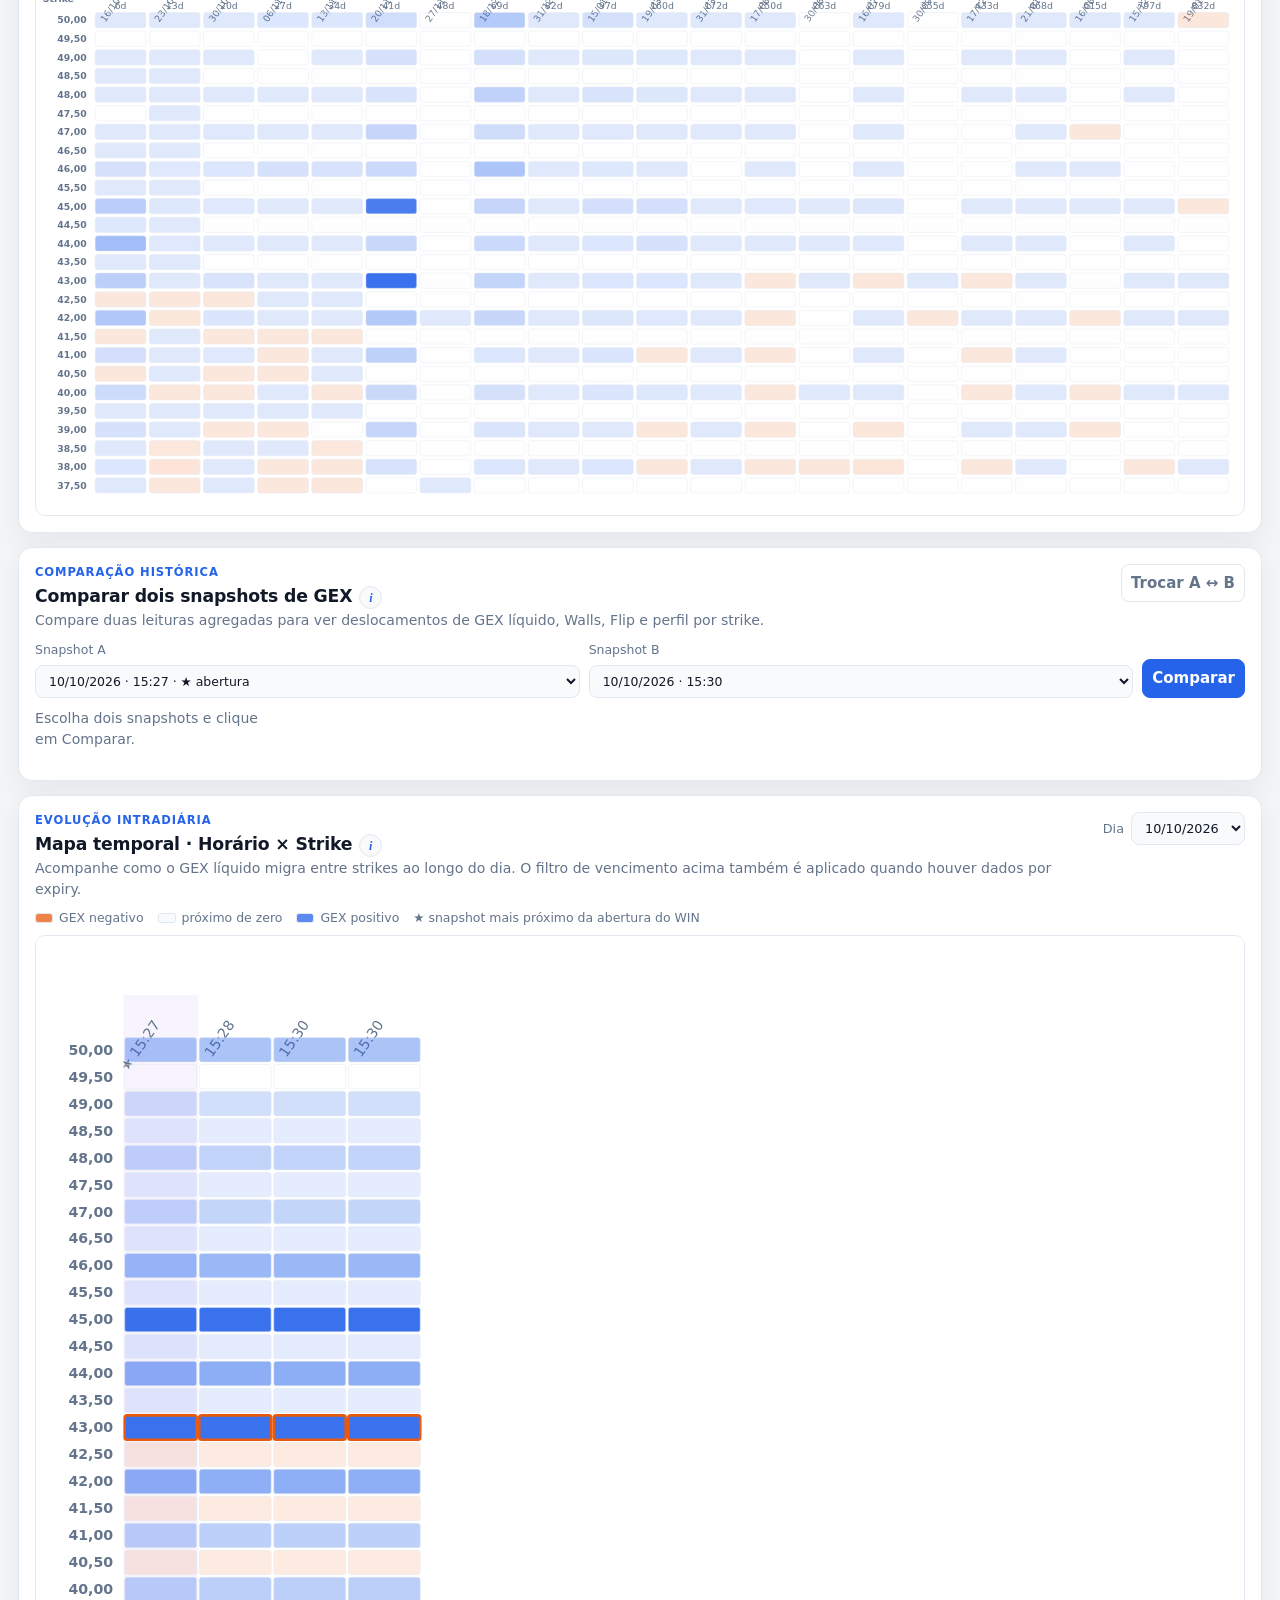
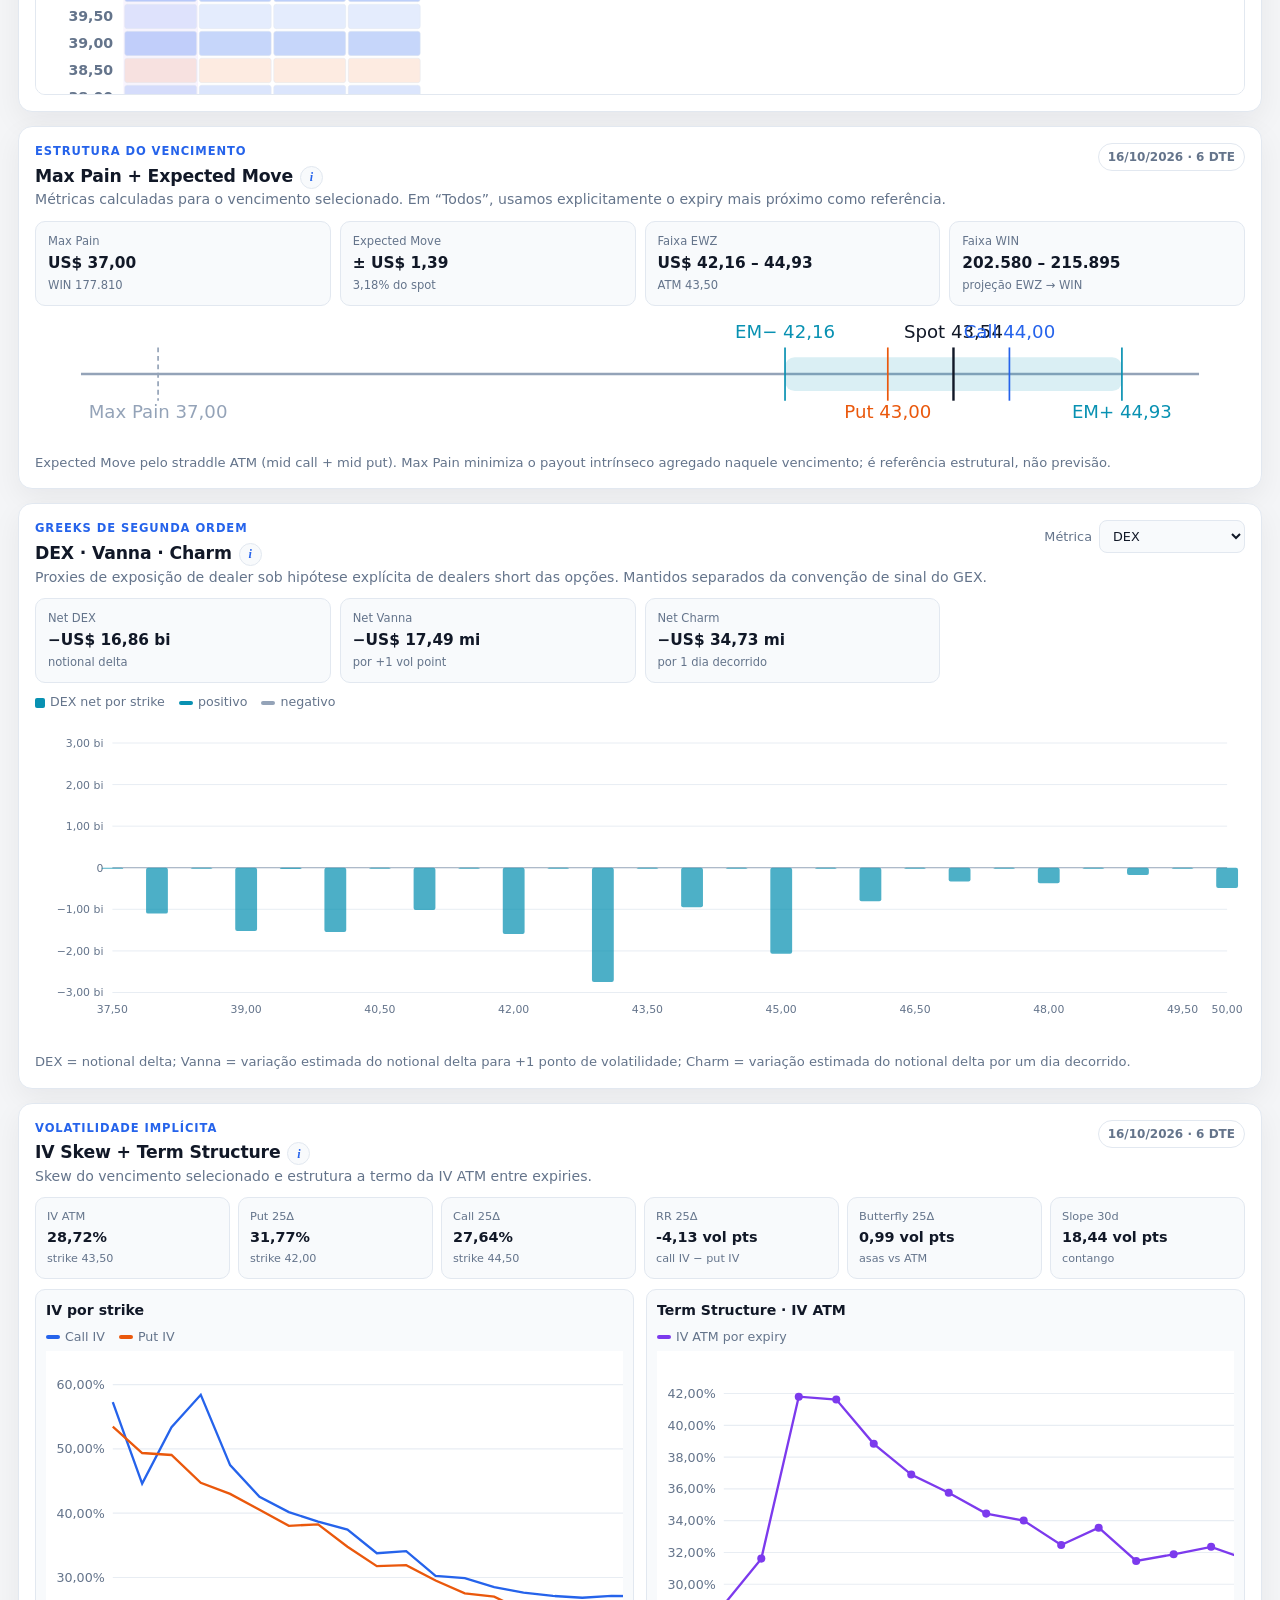
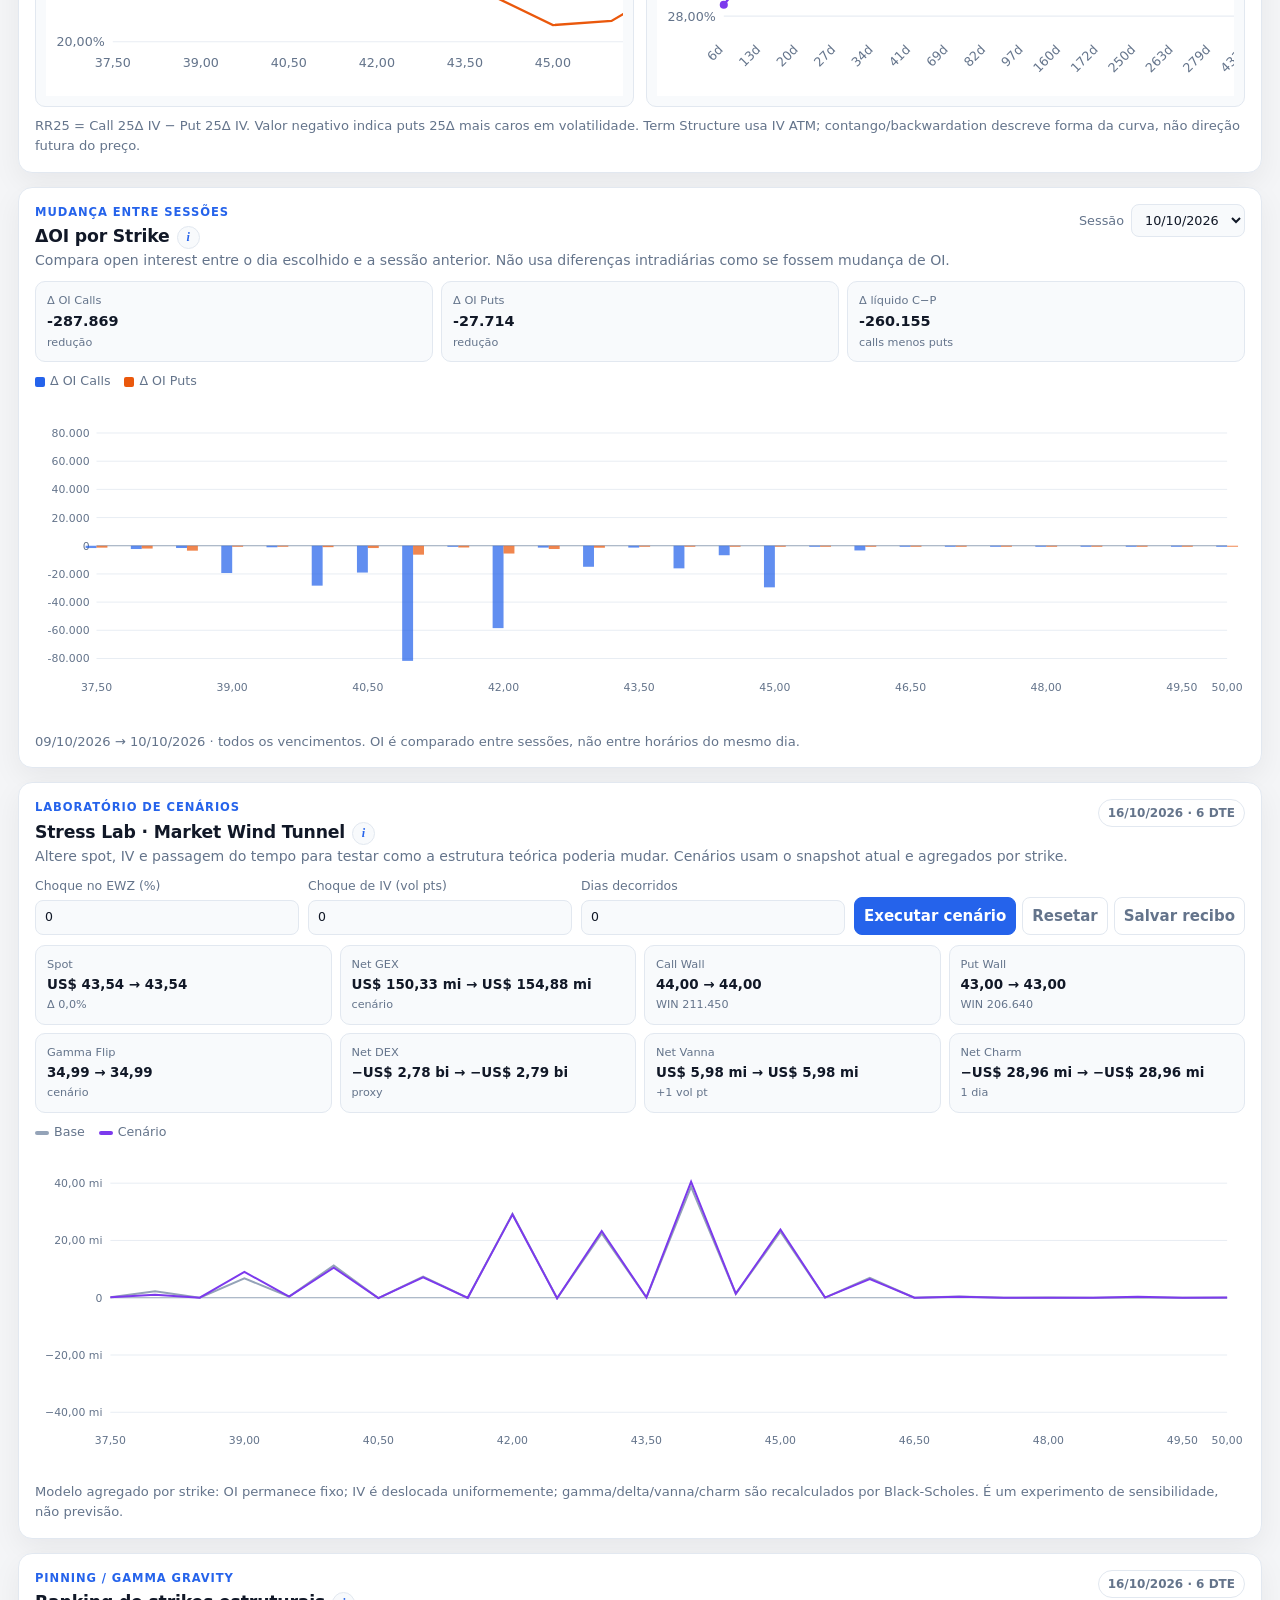
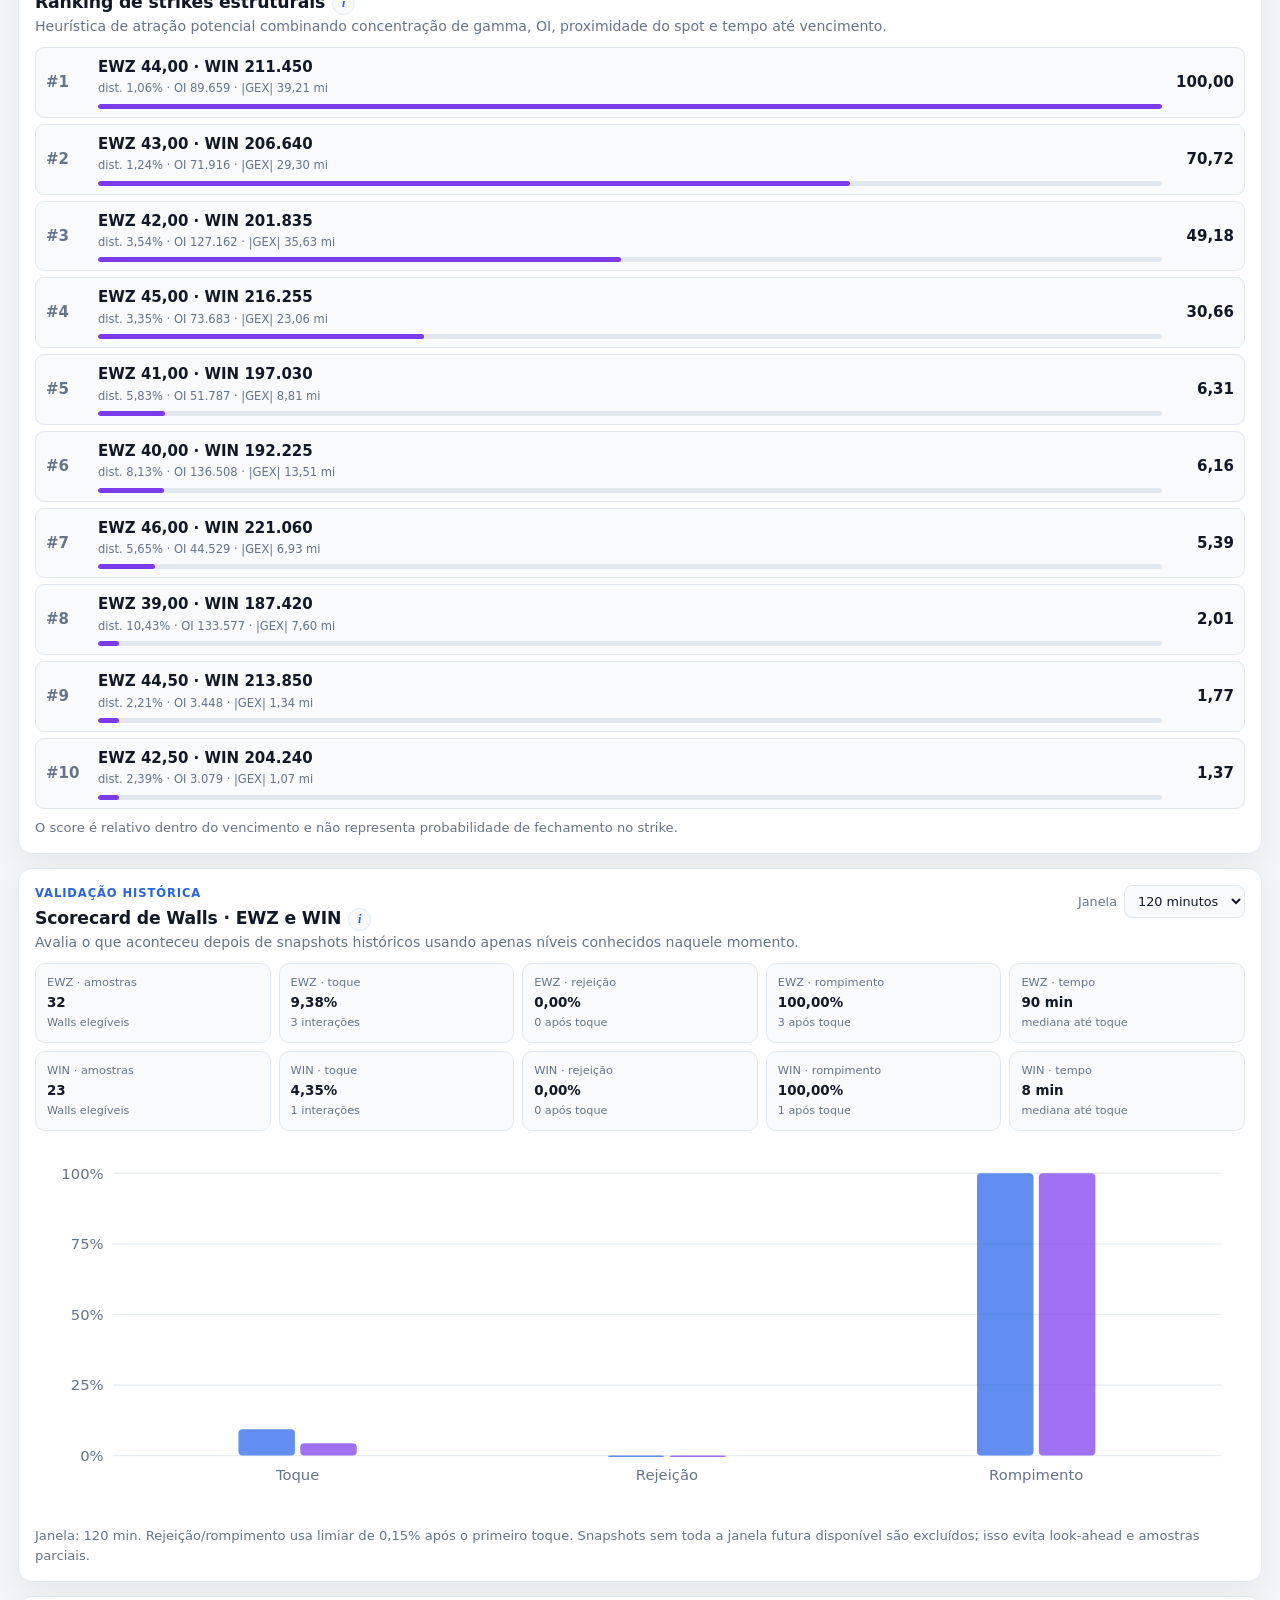
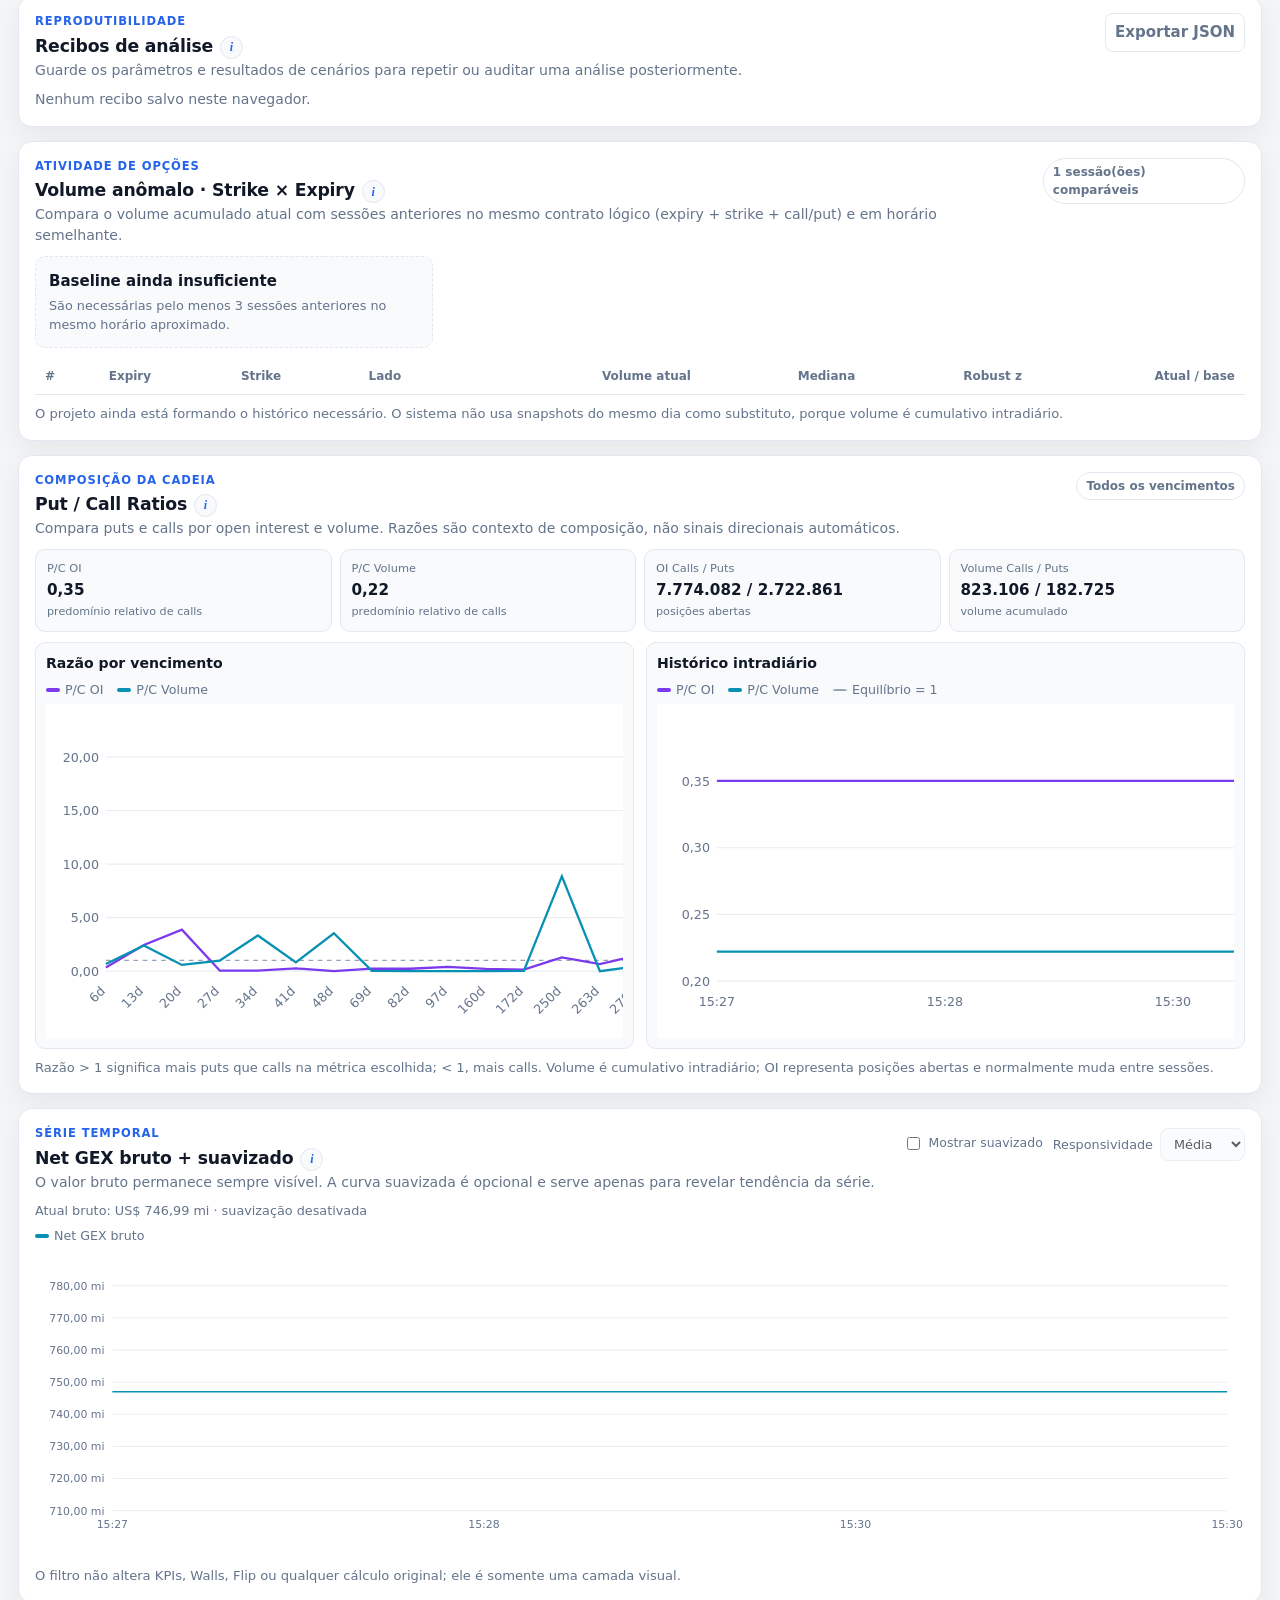
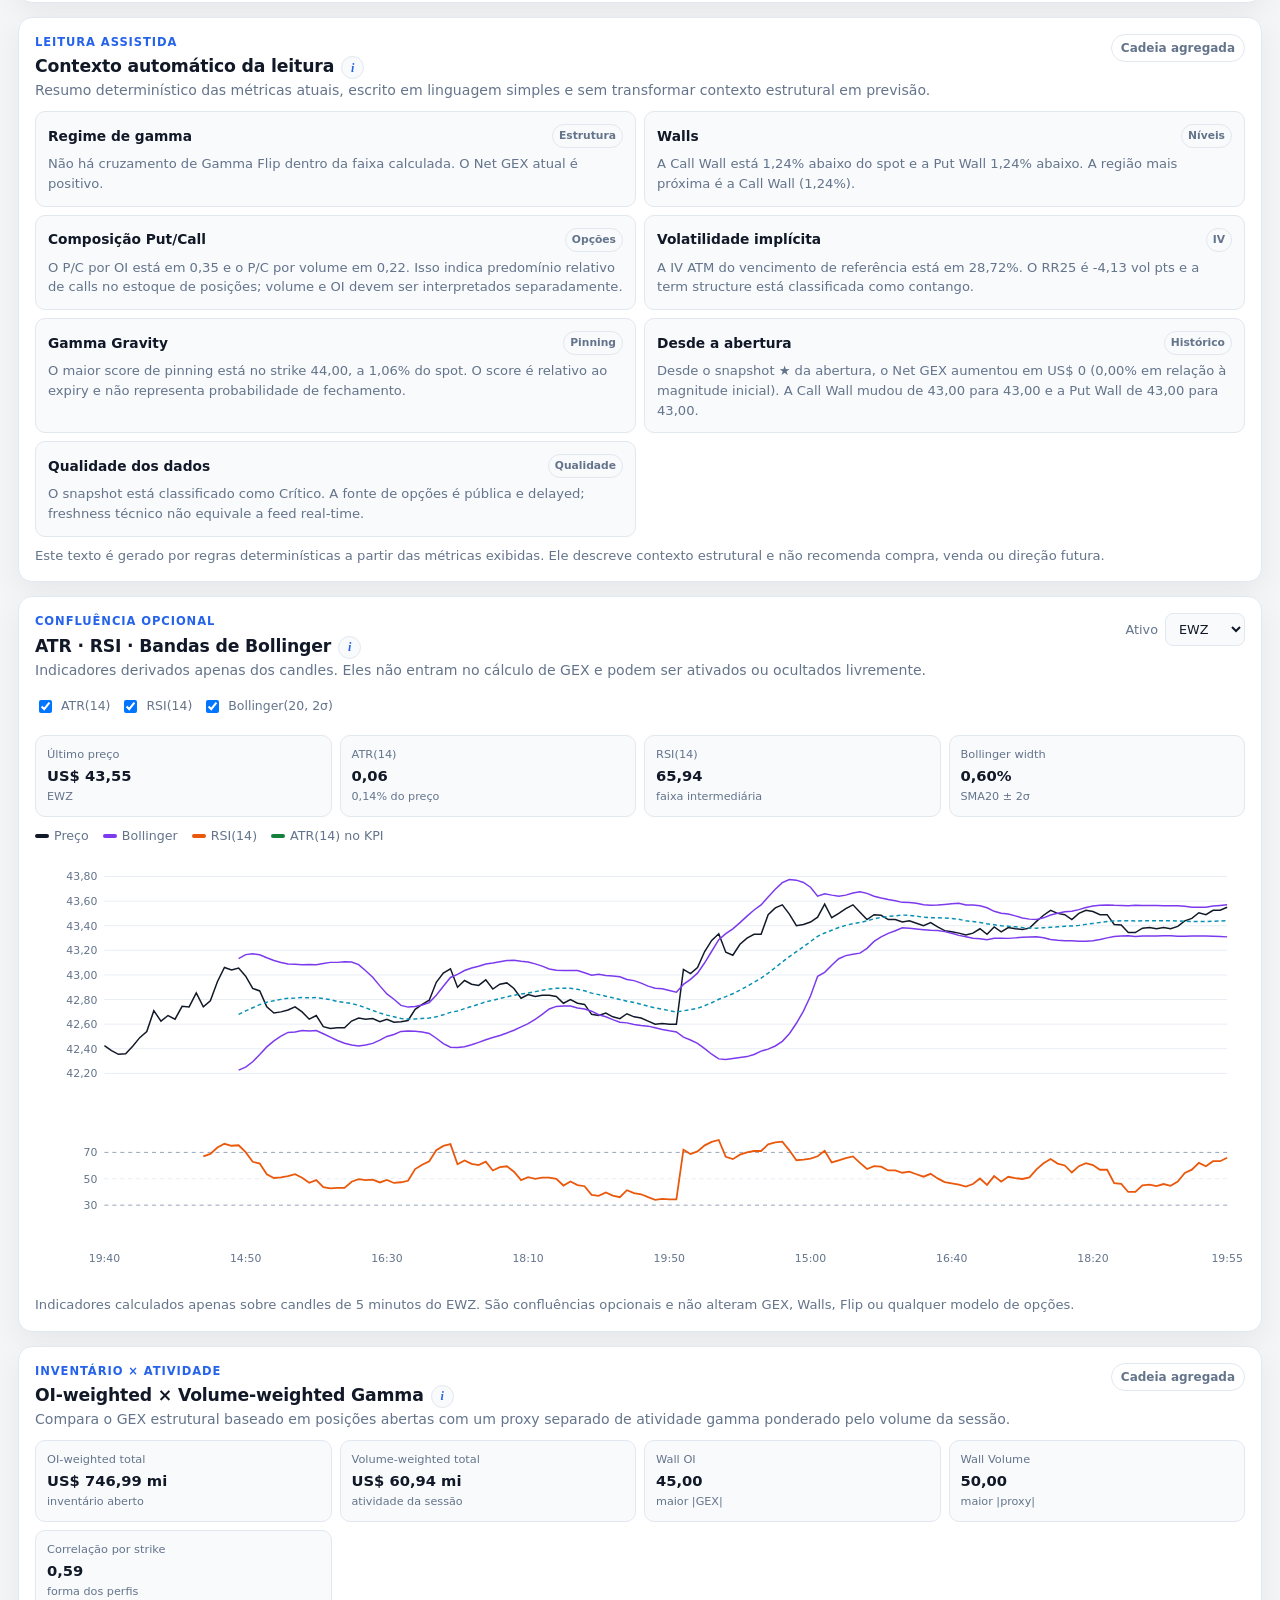
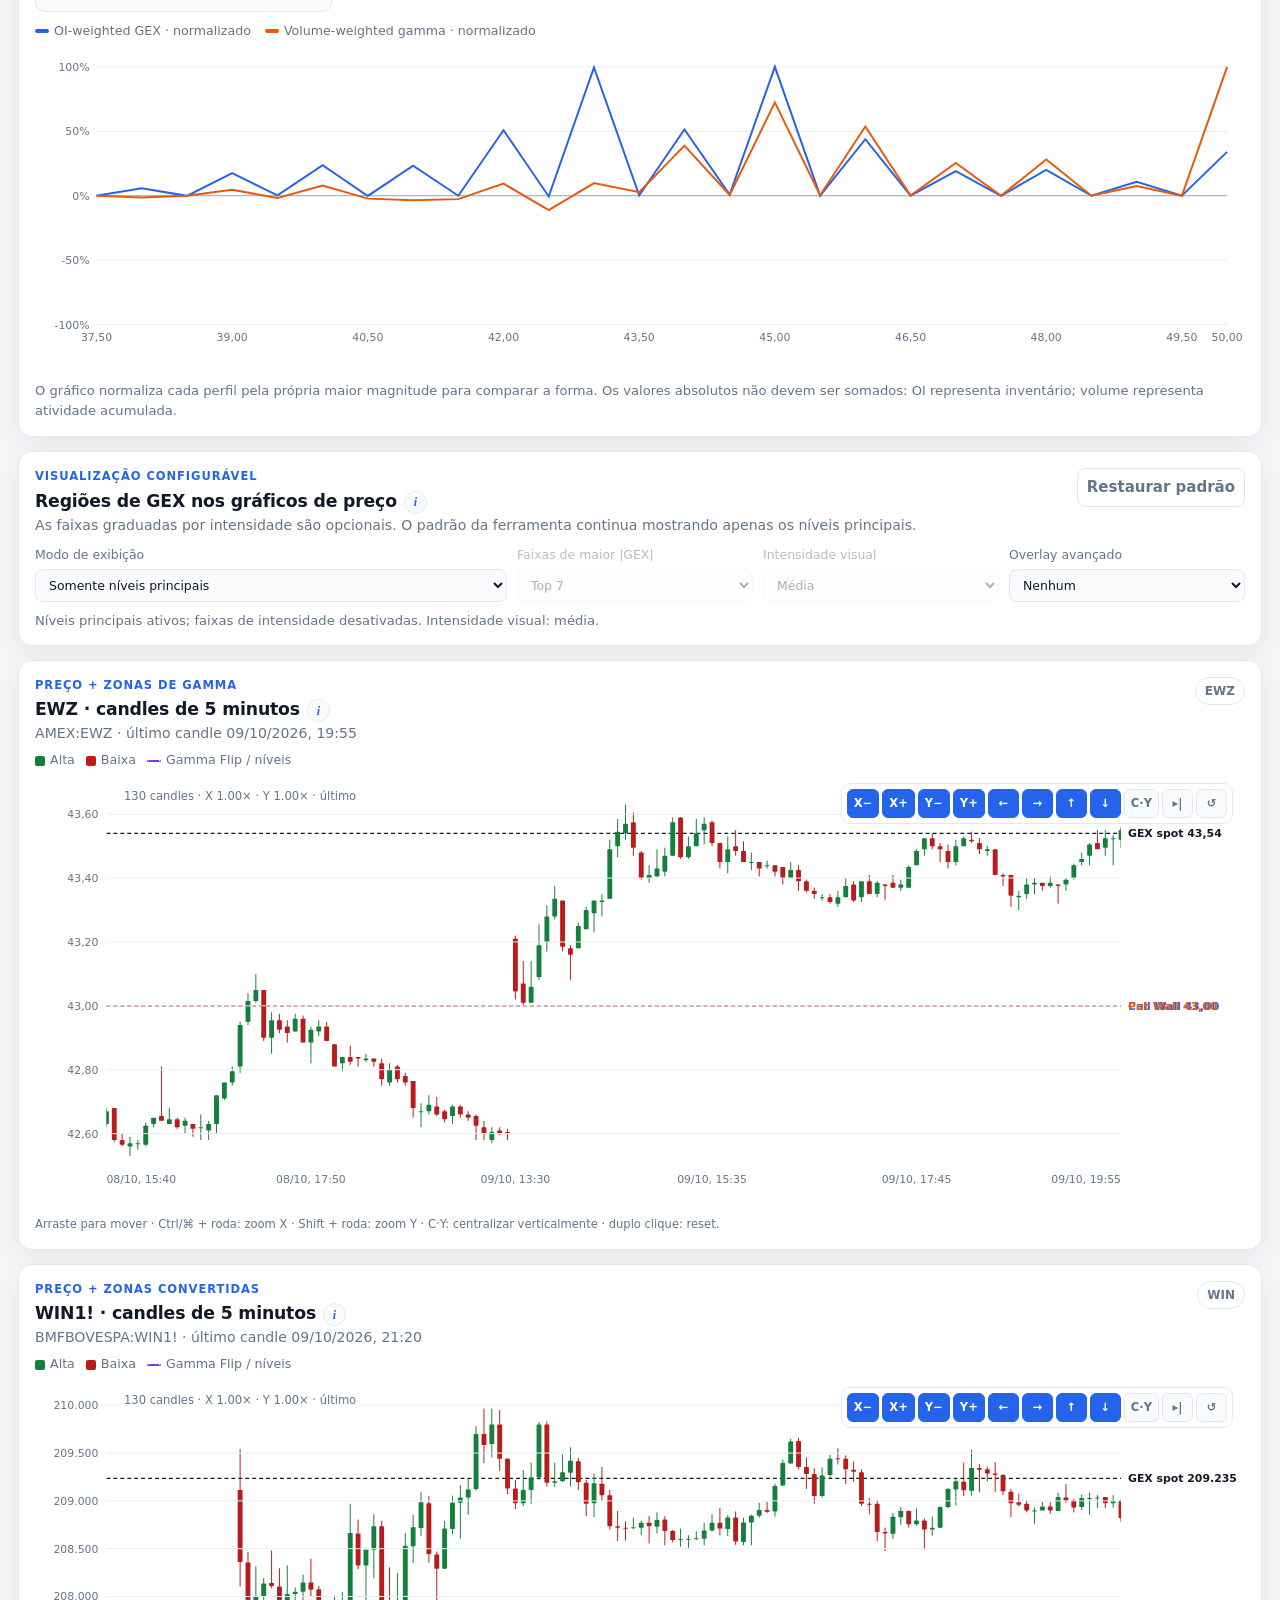
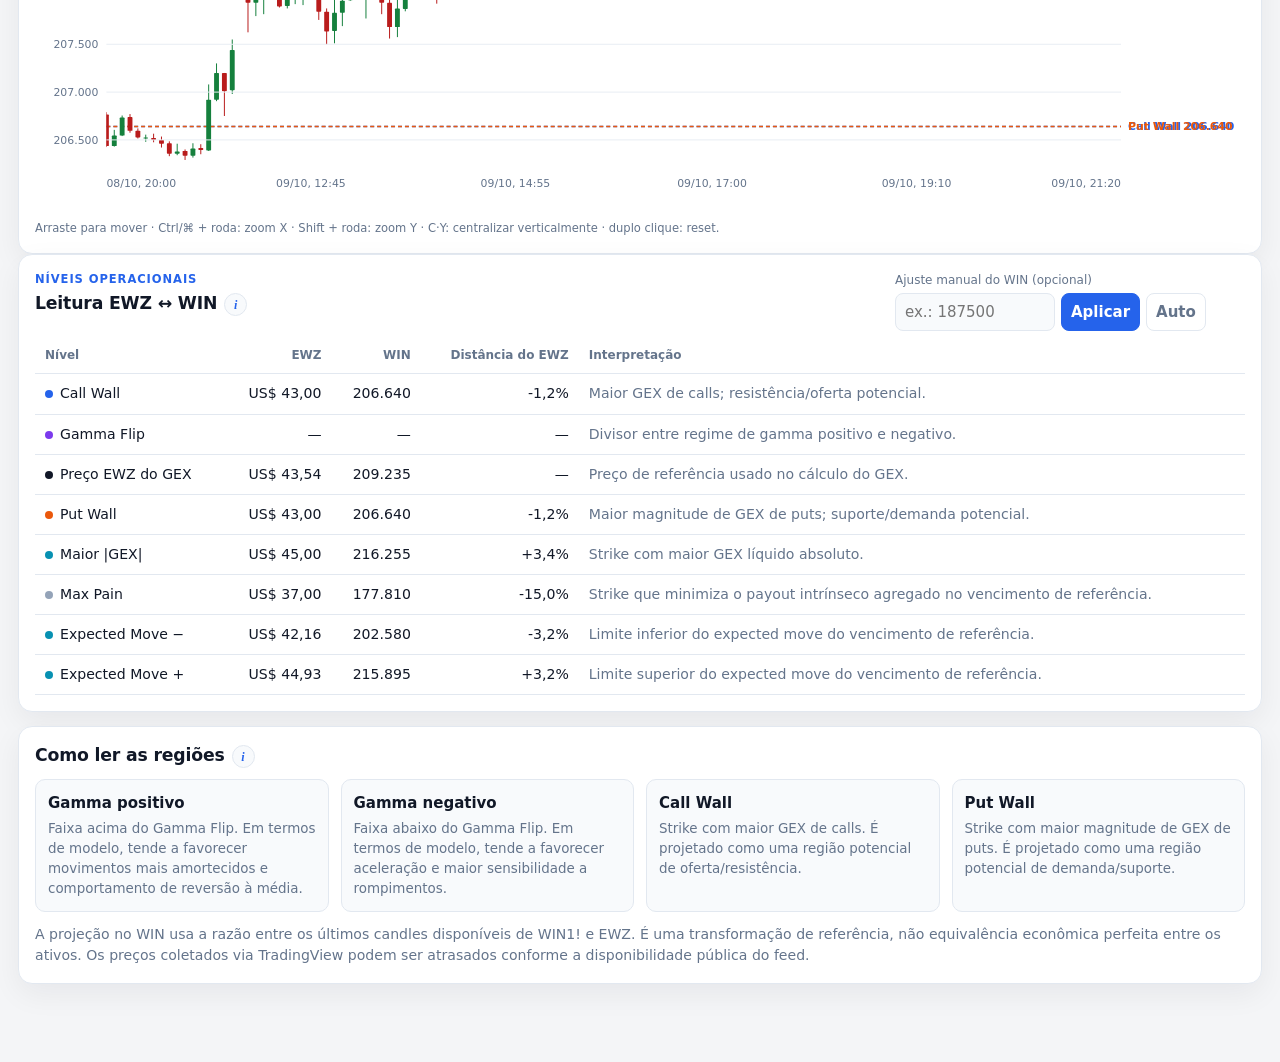
==== commit 3d1eba25: "docs: adicionar TradingView à navegação" ====
--- a/docs/index.html
+++ b/docs/index.html
@@ -13,6 +13,7 @@
   <nav class="site-nav" aria-label="Navegação principal">
     <a class="active" href="index.html">Dashboard</a>
     <a href="entenda-gex.html">Entenda o GEX</a>
+    <a href="tradingview.html">TradingView</a>
     <a href="execucao-local.html">Executar localmente</a>
   </nav>
 
--- a/docs/style.css
+++ b/docs/style.css
@@ -257,6 +257,11 @@
 .tip{position:fixed;z-index:20;pointer-events:none;max-width:280px;background:var(--surface);color:var(--text);border:1px solid var(--border);
   border-radius:9px;padding:8px 10px;font-size:.8rem;box-shadow:0 8px 25px rgba(0,0,0,.2);font-variant-numeric:tabular-nums}
 .tip b{display:block;margin-bottom:3px}.tip .r{display:flex;justify-content:space-between;gap:18px;color:var(--muted)}.tip .r span:last-child{color:var(--text)}
+
+.guide-section code,.lesson-card code{font-family:ui-monospace,SFMono-Regular,Consolas,"Liberation Mono",monospace;background:var(--surface-2);border:1px solid var(--border);border-radius:5px;padding:1px 5px;font-size:.88em}
+.guide-section pre{overflow:auto;background:var(--surface-2);border:1px solid var(--border);border-radius:9px;padding:12px}
+.guide-section pre code{border:0;background:transparent;padding:0}
+.guide-list{color:var(--muted);line-height:1.65}.guide-list li+li{margin-top:5px}
 @media(max-width:1000px){.confluence-kpis,.weighting-kpis{grid-template-columns:repeat(2,1fr)}.putcall-kpis{grid-template-columns:repeat(2,1fr)}.context-list{grid-template-columns:1fr}.stress-controls{grid-template-columns:repeat(2,1fr)}.stress-actions{grid-column:1/-1}.stress-summary{grid-template-columns:repeat(2,1fr)}.scorecard-grid{grid-template-columns:repeat(3,1fr)}.quality-grid{grid-template-columns:repeat(2,1fr)}.iv-kpis{grid-template-columns:repeat(3,1fr)}.dual-chart-grid{grid-template-columns:1fr}.structure-kpis,.advanced-kpis{grid-template-columns:repeat(2,1fr)}.compare-summary{grid-template-columns:repeat(3,1fr)}.lesson-grid-3{grid-template-columns:1fr 1fr}.kpis{grid-template-columns:repeat(3,1fr)}.snapshot-controls{grid-template-columns:1fr 1fr}.snapshot-summary{grid-column:1/-1}.display-controls{grid-template-columns:1fr 1fr 1fr}.explain-grid{grid-template-columns:repeat(2,1fr)}}
 @media(max-width:720px){.confluence-kpis,.weighting-kpis{grid-template-columns:1fr 1fr}.volume-anomaly-summary,.putcall-kpis{grid-template-columns:1fr}.smoothing-controls{align-items:stretch;flex-direction:column}.stress-controls{grid-template-columns:1fr}.stress-actions{grid-column:auto}.stress-summary,.scorecard-grid{grid-template-columns:1fr 1fr}.receipt-row{align-items:flex-start;flex-direction:column}.quality-grid,.iv-kpis,.oi-summary{grid-template-columns:1fr 1fr}.structure-kpis,.advanced-kpis{grid-template-columns:1fr 1fr}.compare-controls{grid-template-columns:1fr}.compare-summary{grid-template-columns:1fr 1fr}.gex-card-controls{width:100%;align-items:stretch}.gex-card-controls .sel{justify-content:space-between}.lesson-grid-3,.lesson-grid-2,.regime-compare,.myth-grid,.glossary{grid-template-columns:1fr}.glossary>div{grid-template-columns:105px 1fr}.site-nav{width:100%}.site-nav a{flex:1;justify-content:center}.guide-hero h1{font-size:1.65rem}.wrap{padding:18px 10px 46px}.hero{align-items:flex-start;flex-direction:column}.source-box{text-align:left;min-width:0}
   .kpis{grid-template-columns:repeat(2,1fr)}.card-head{flex-direction:column}.snapshot-controls{grid-template-columns:1fr}.snapshot-summary{grid-column:auto}.display-controls{grid-template-columns:1fr}.override{min-width:0;width:100%}.explain-grid{grid-template-columns:1fr}
